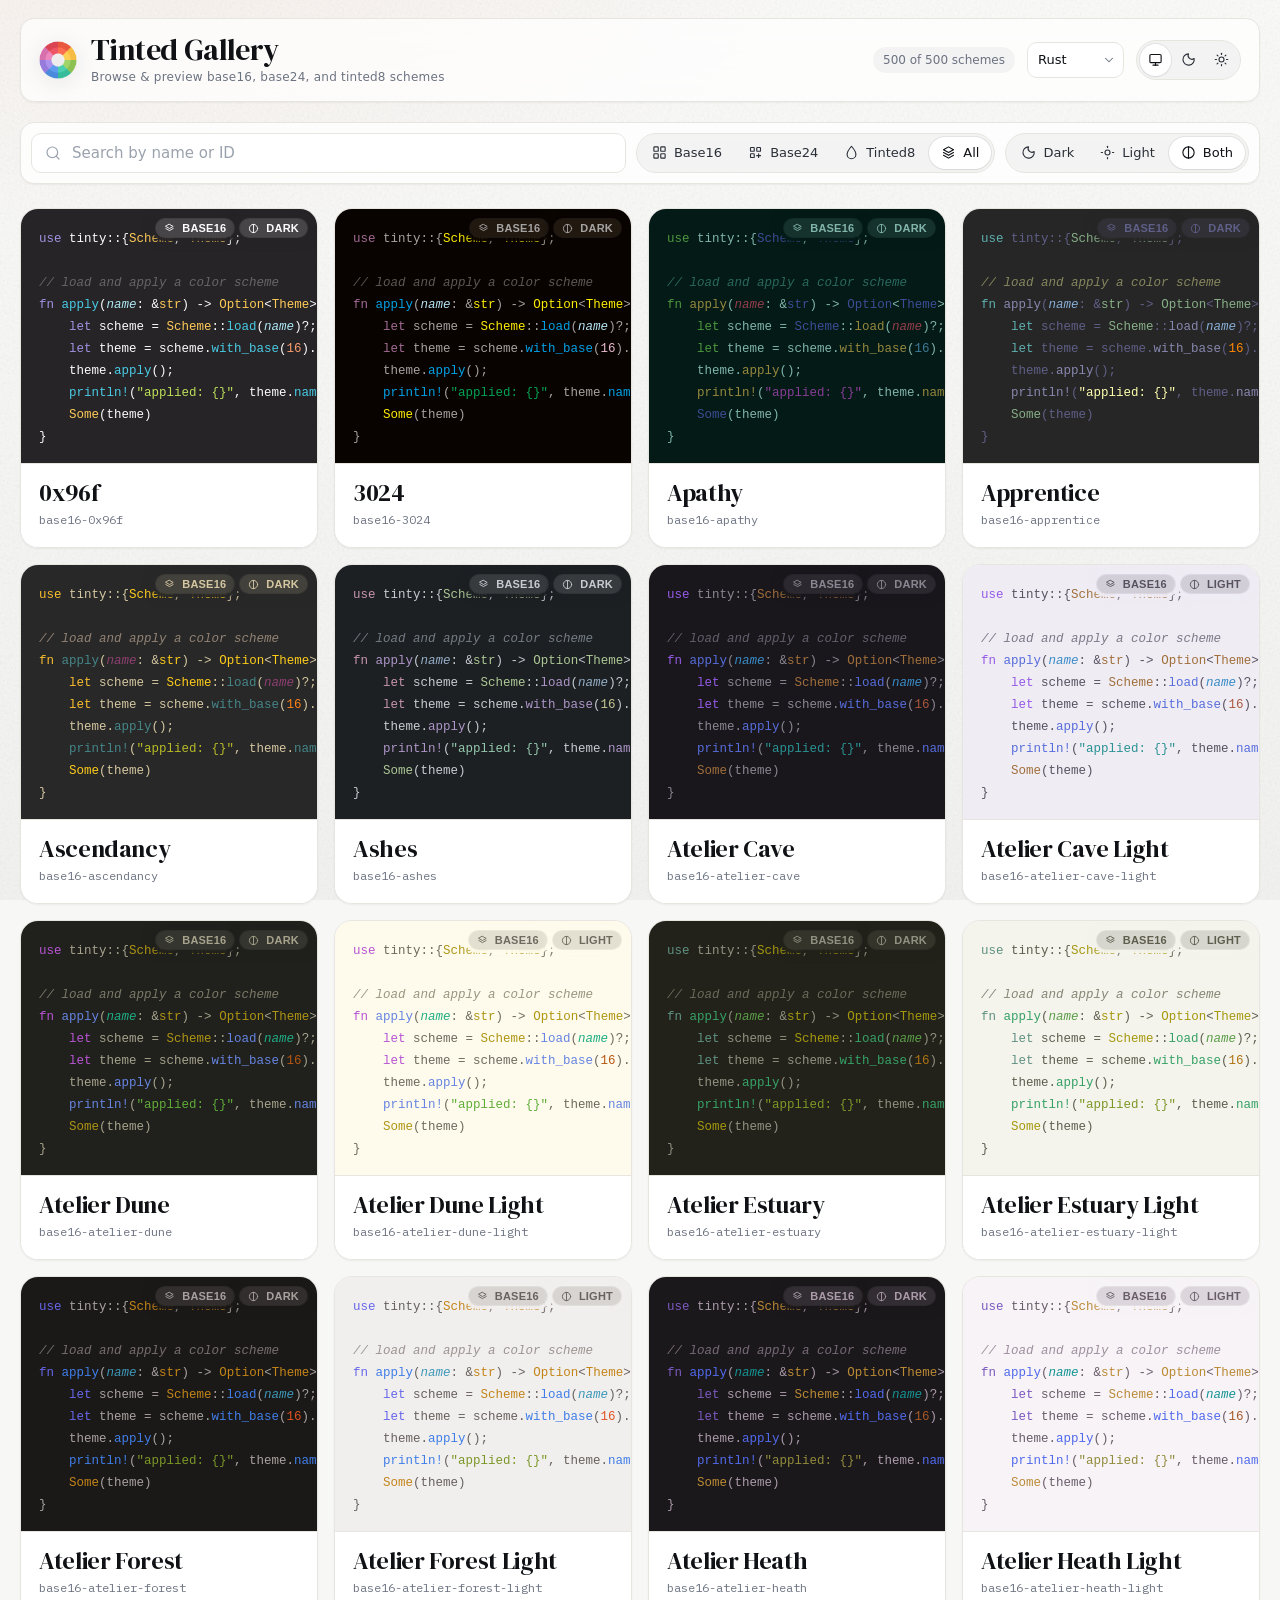
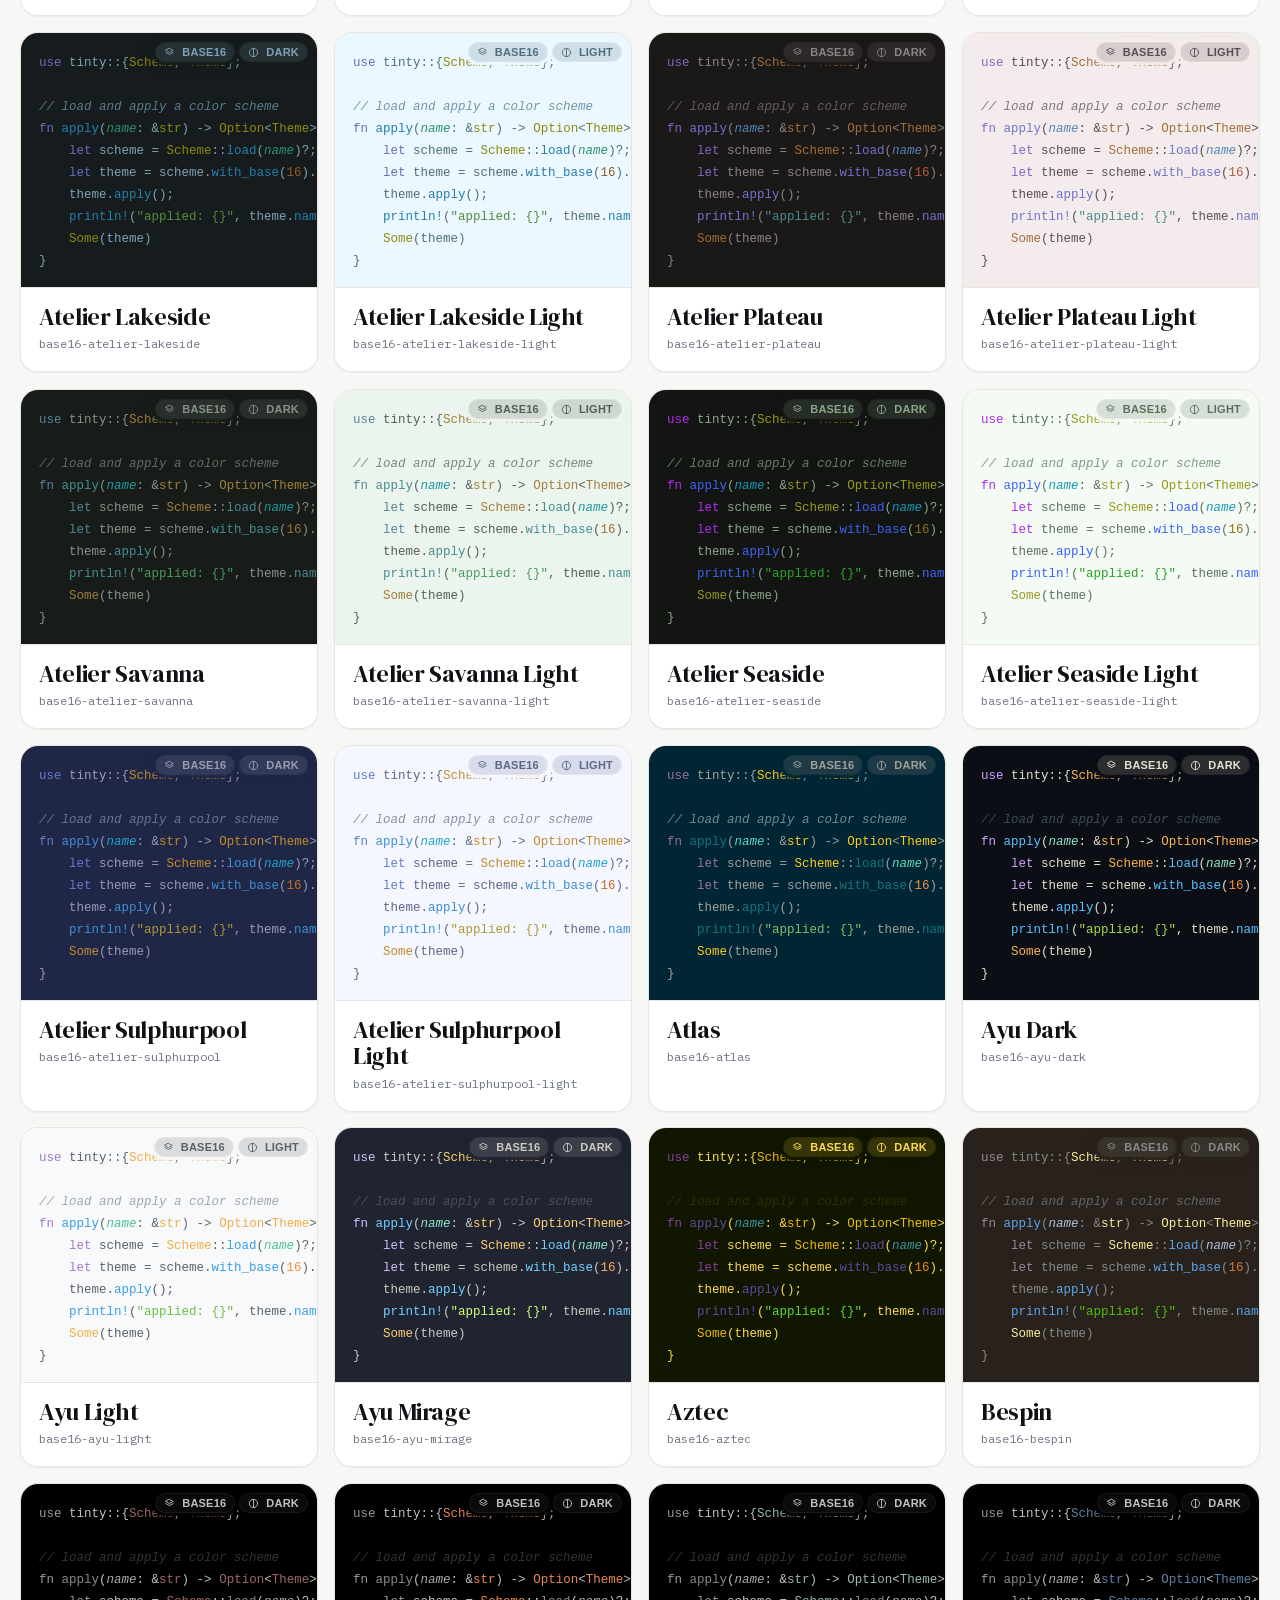
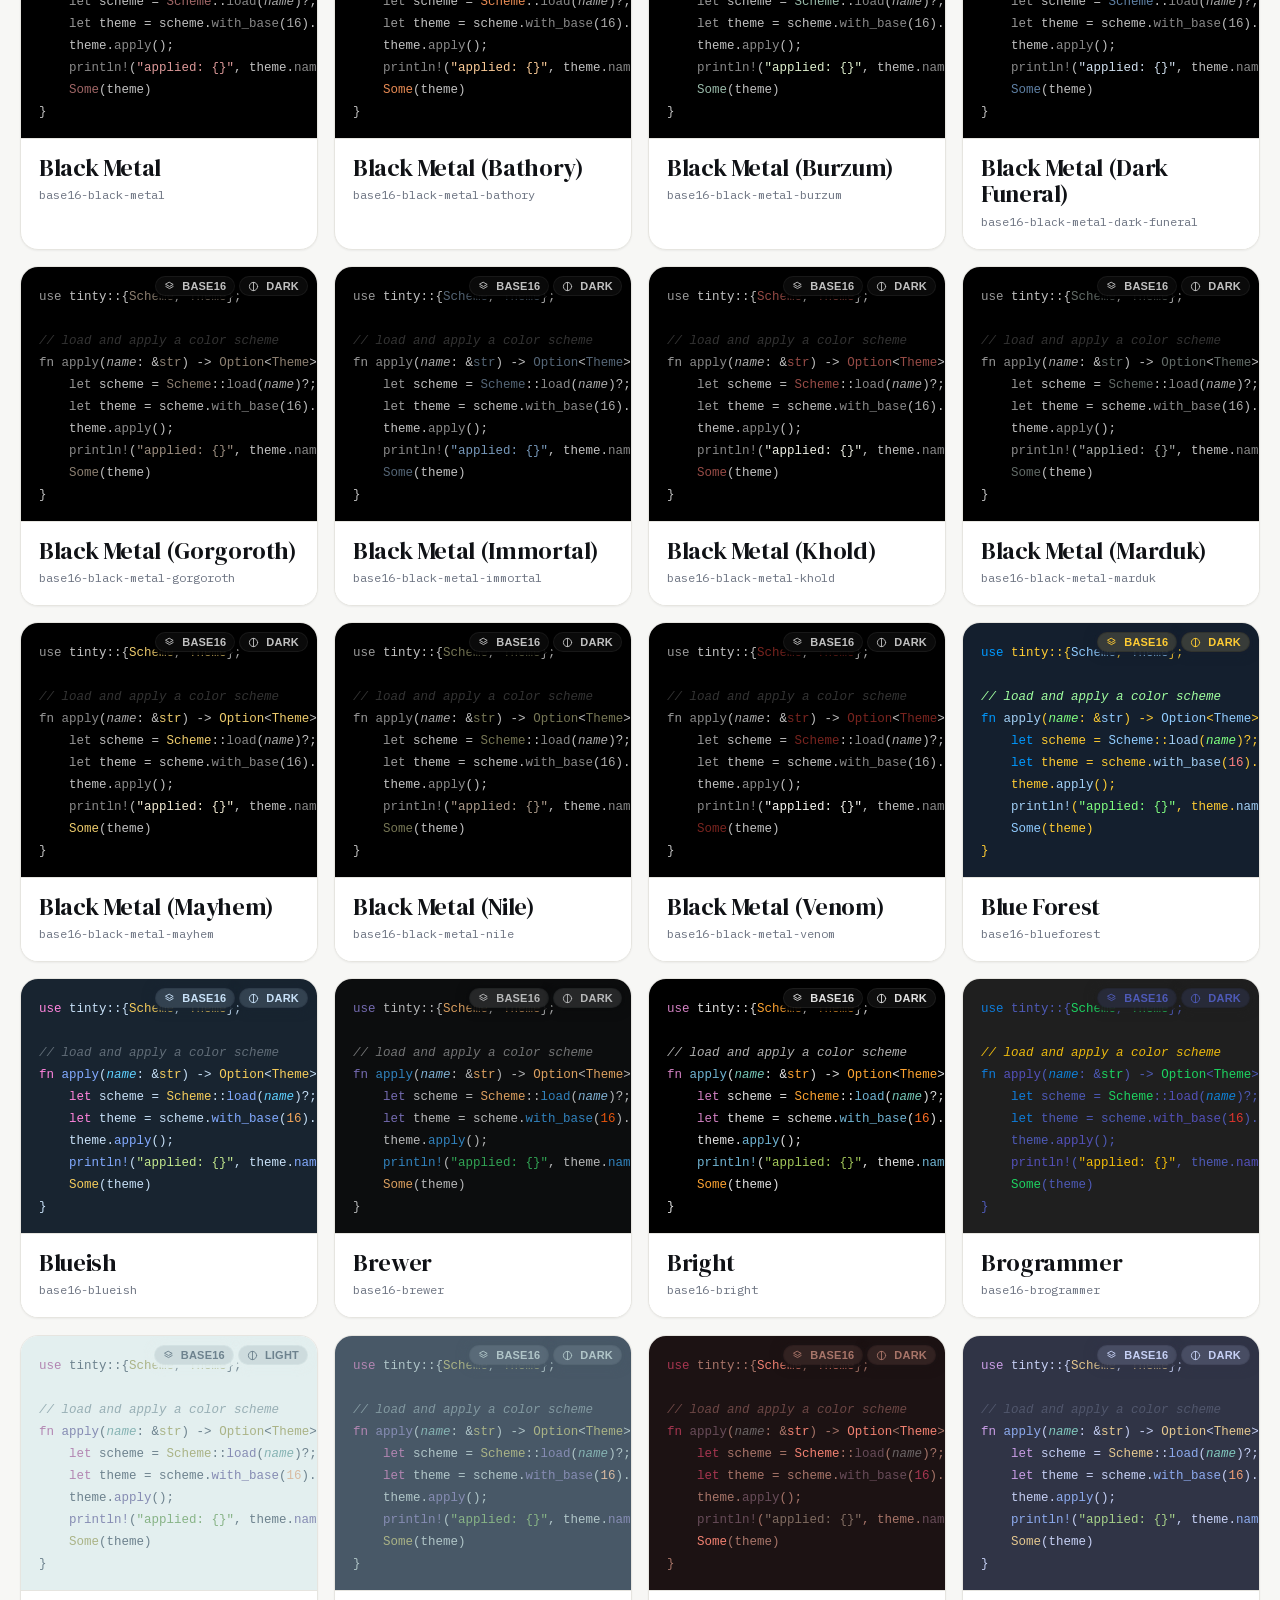
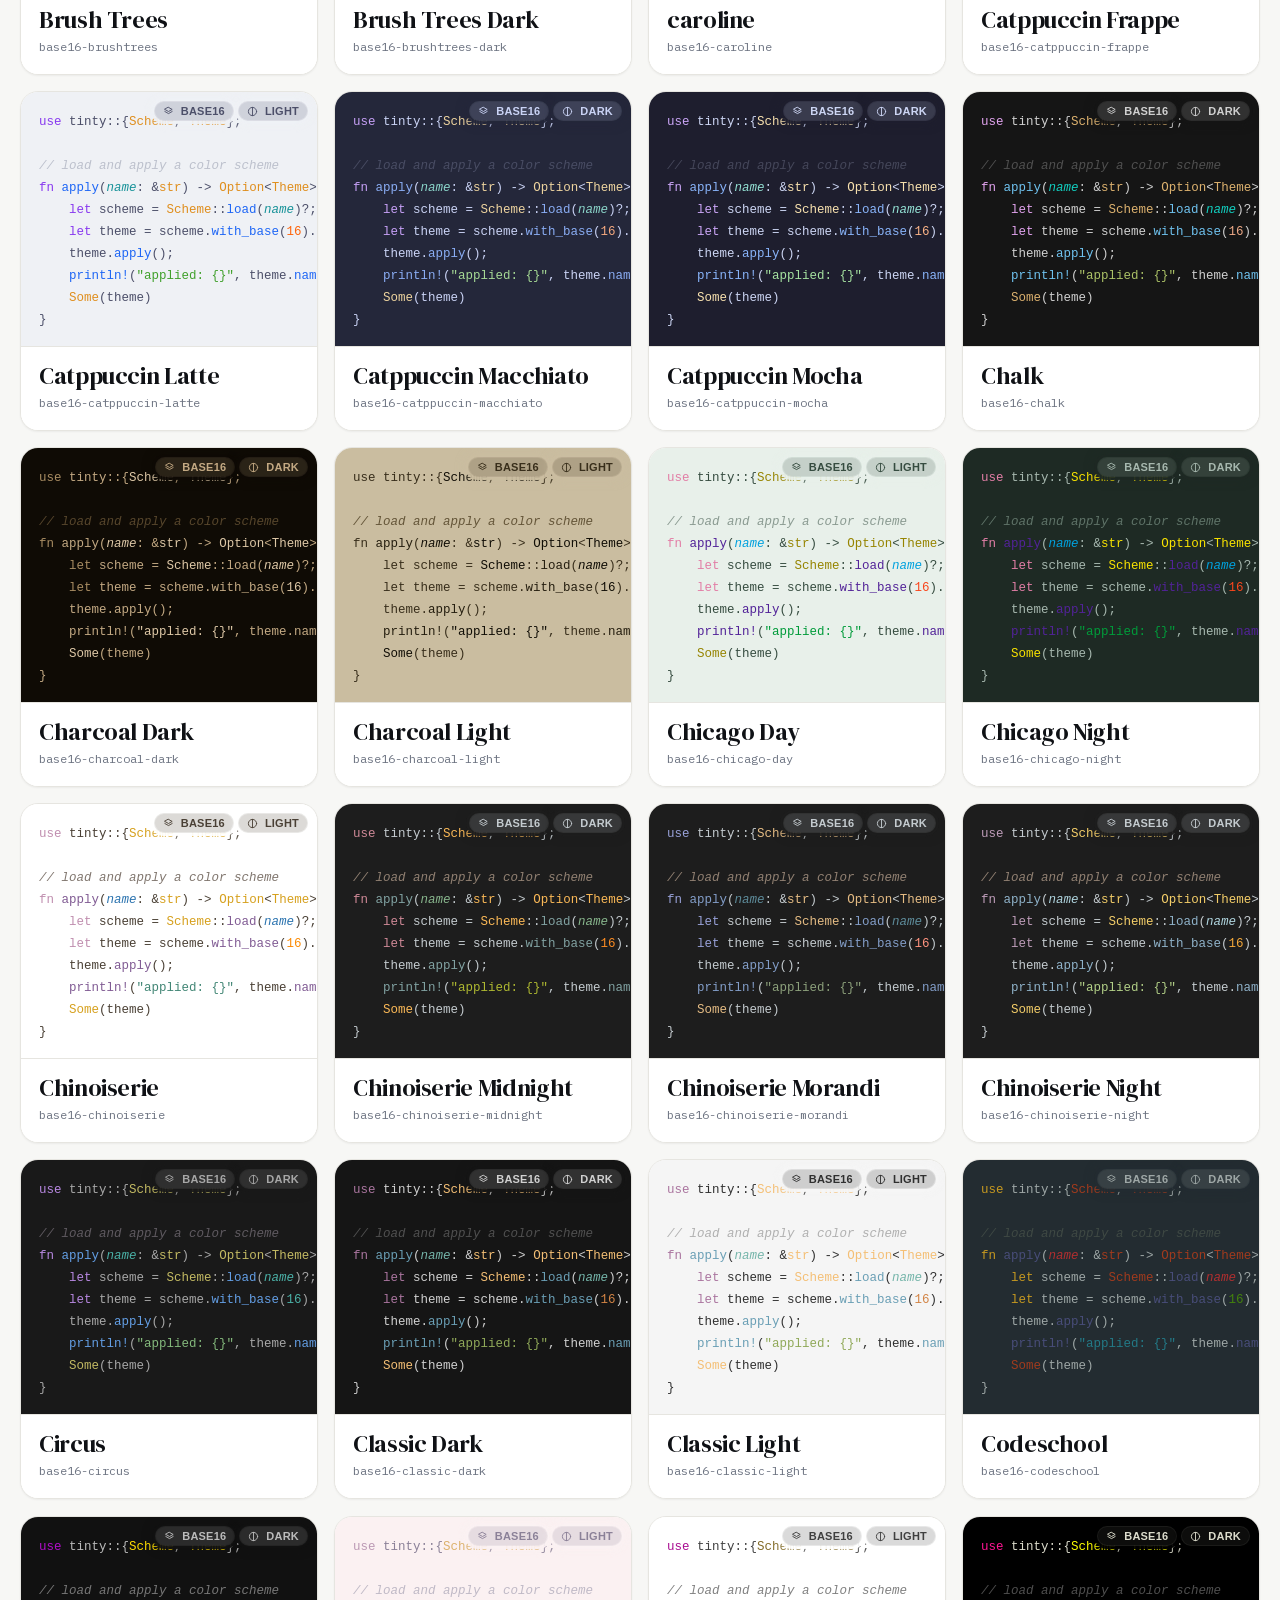
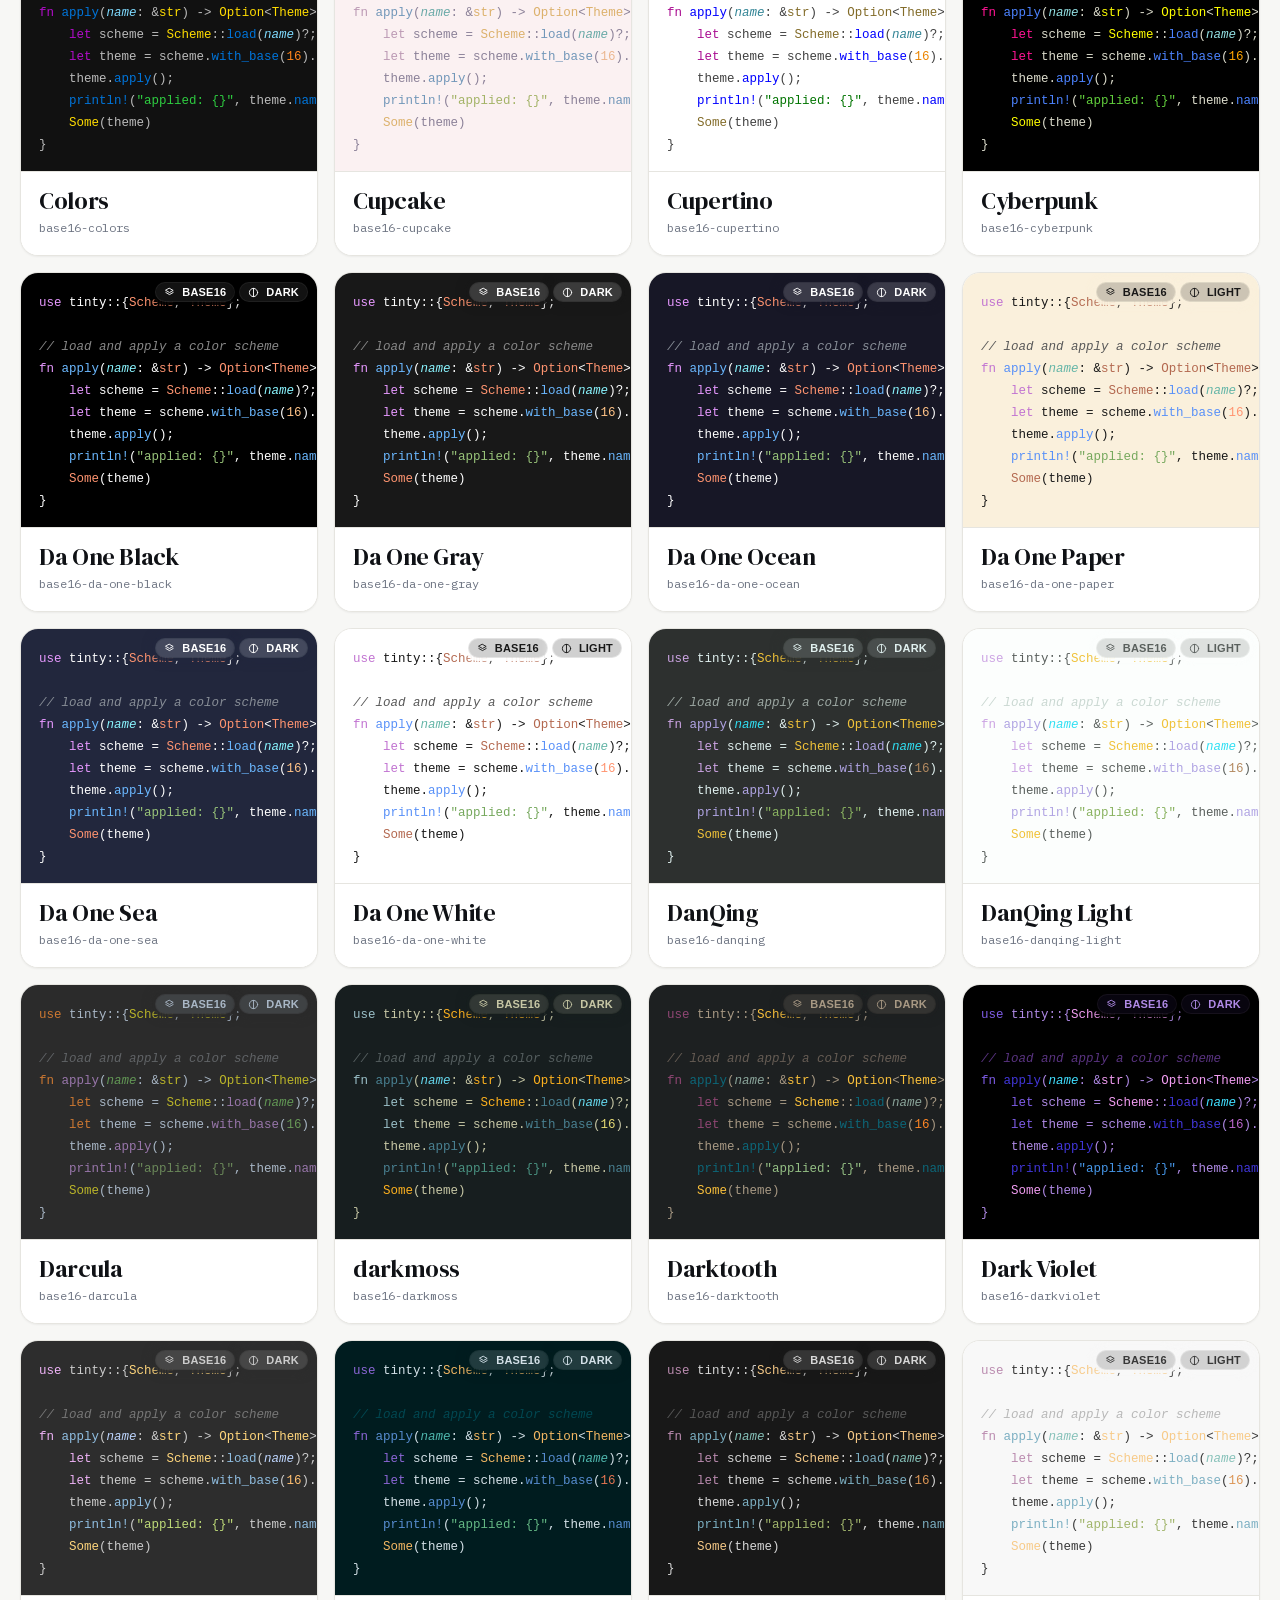
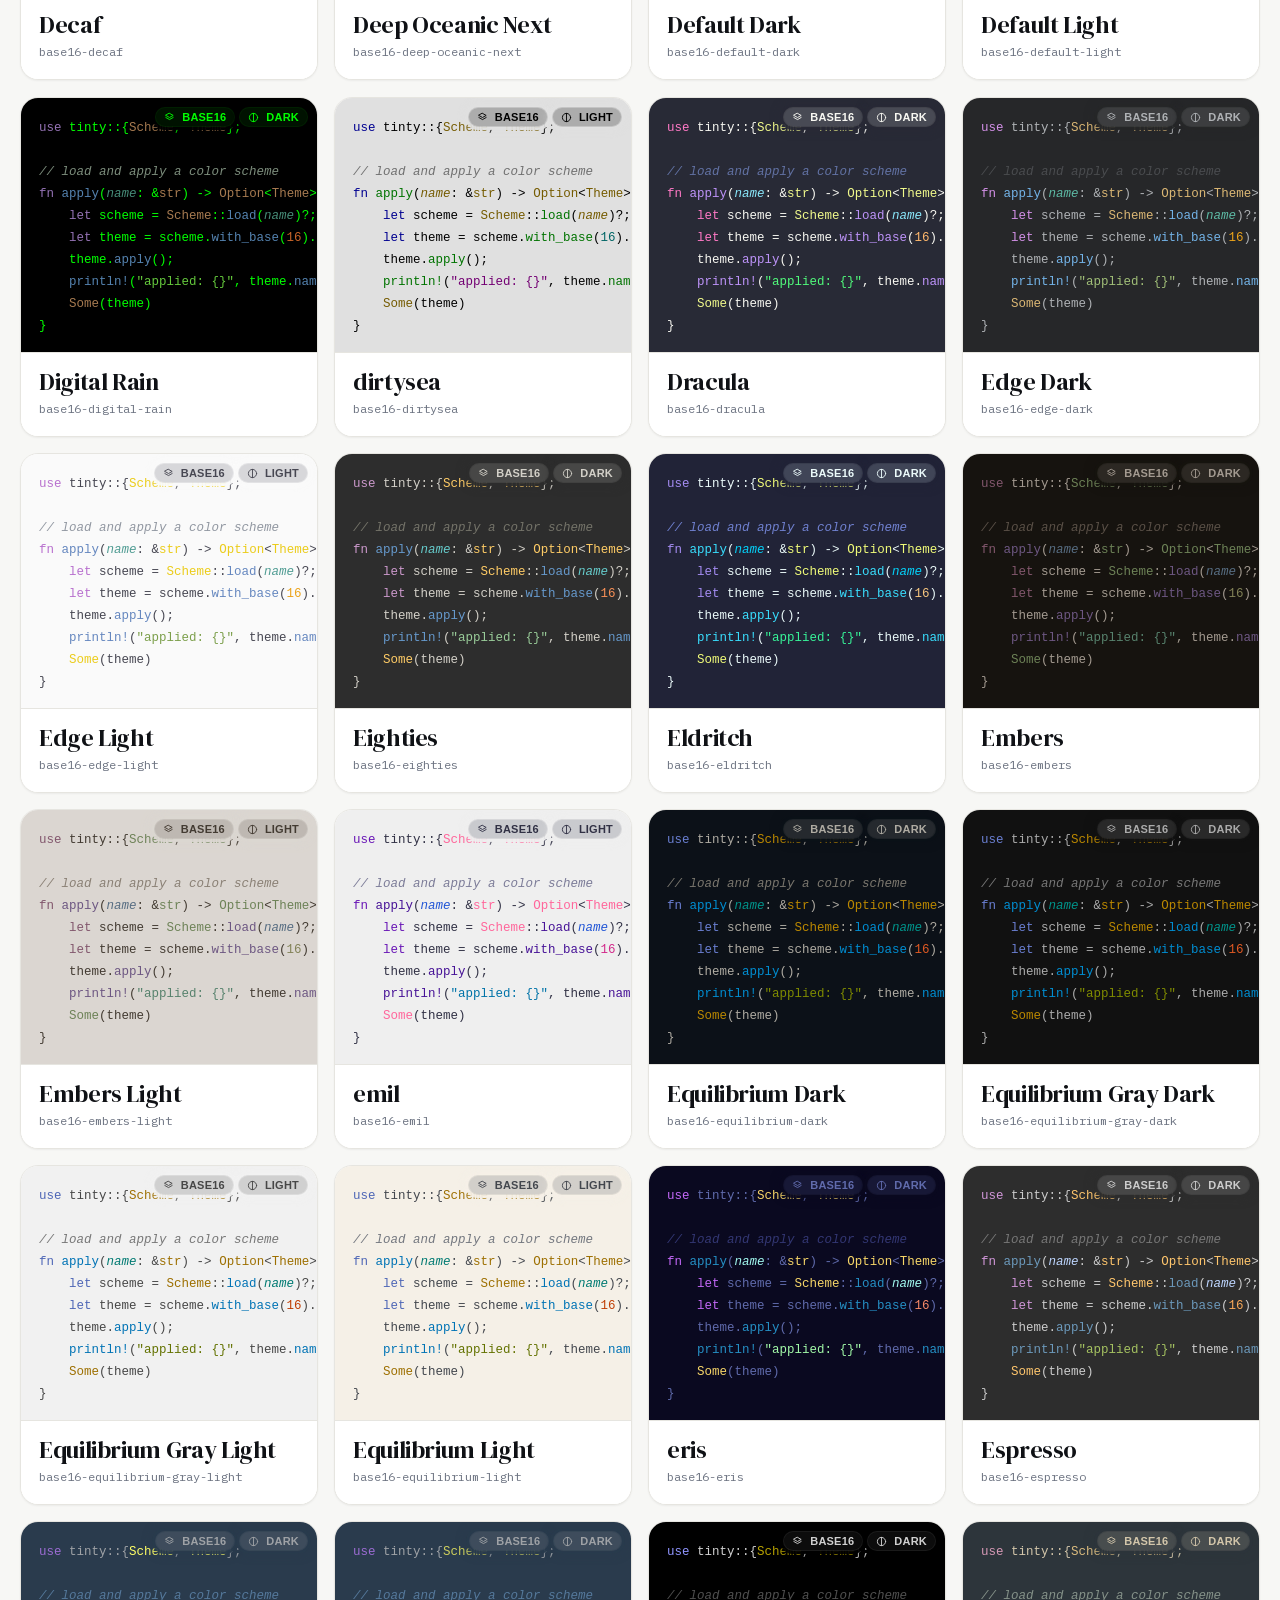
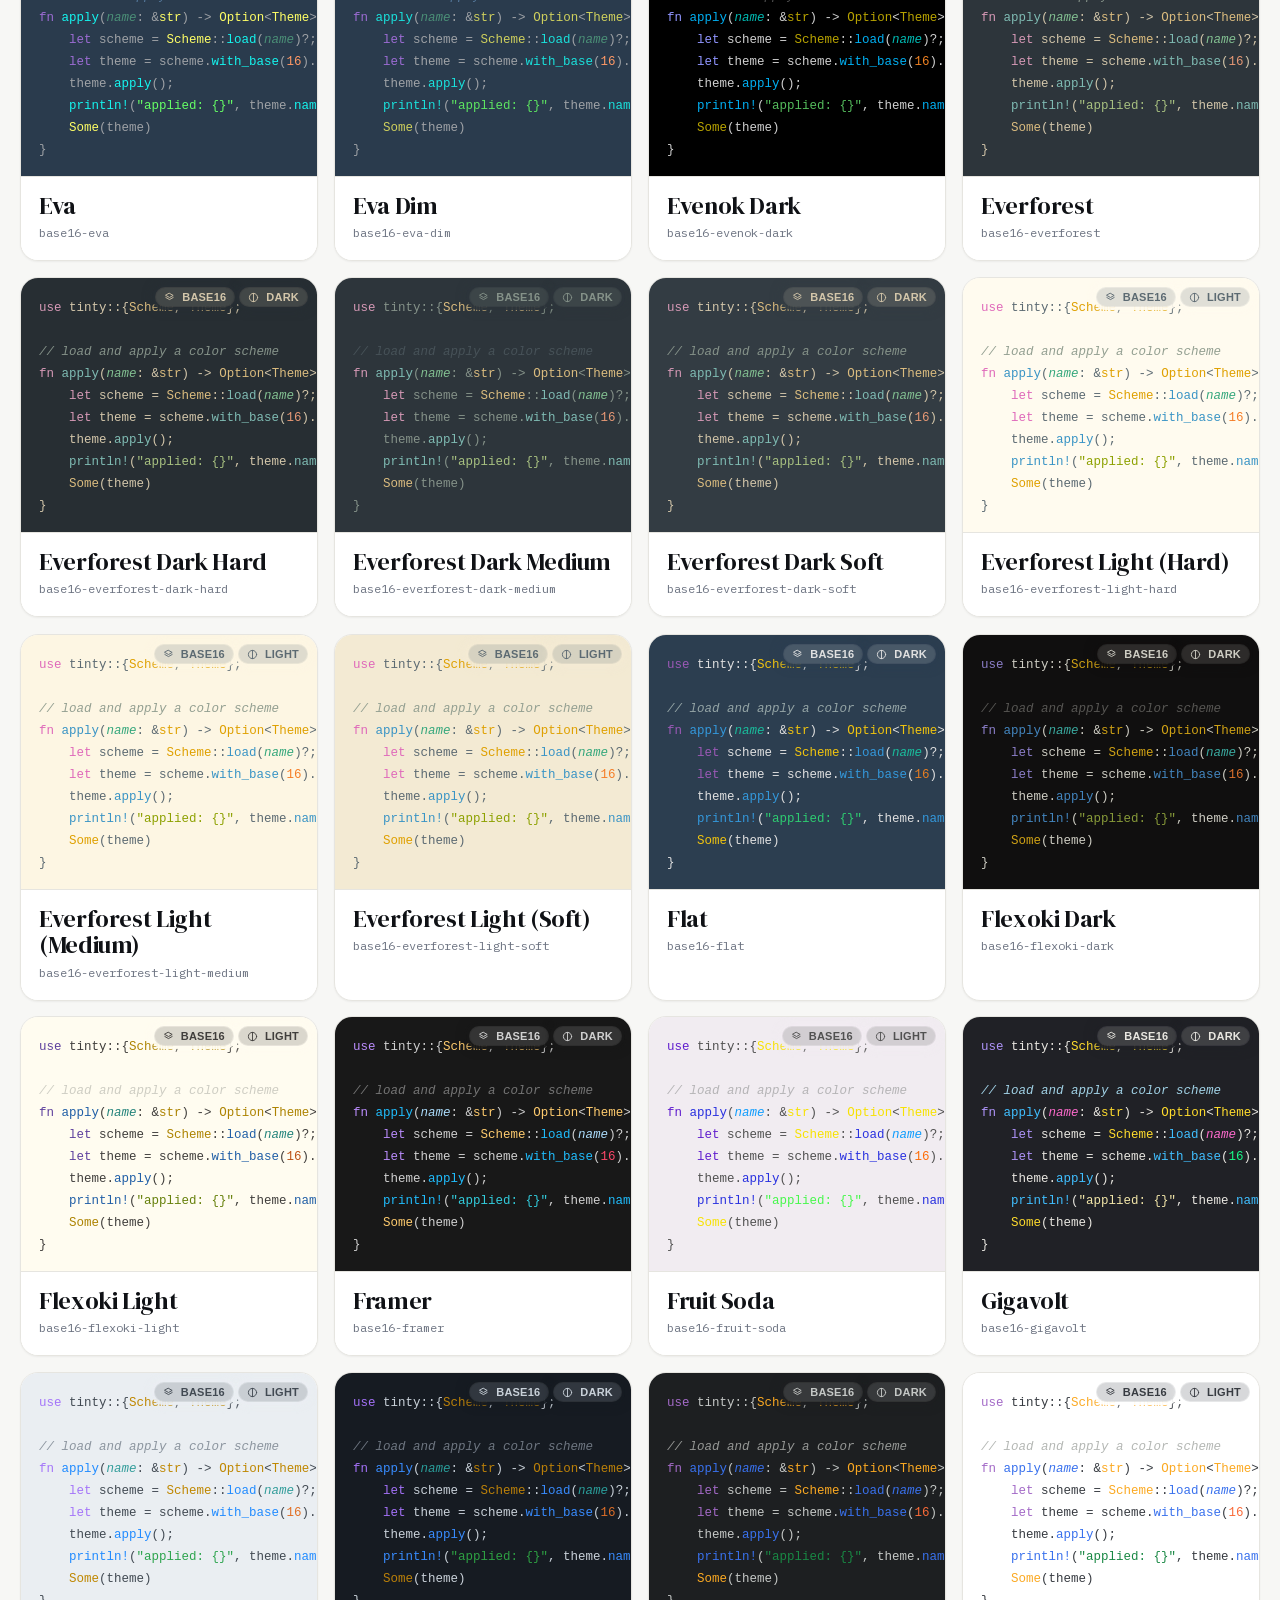
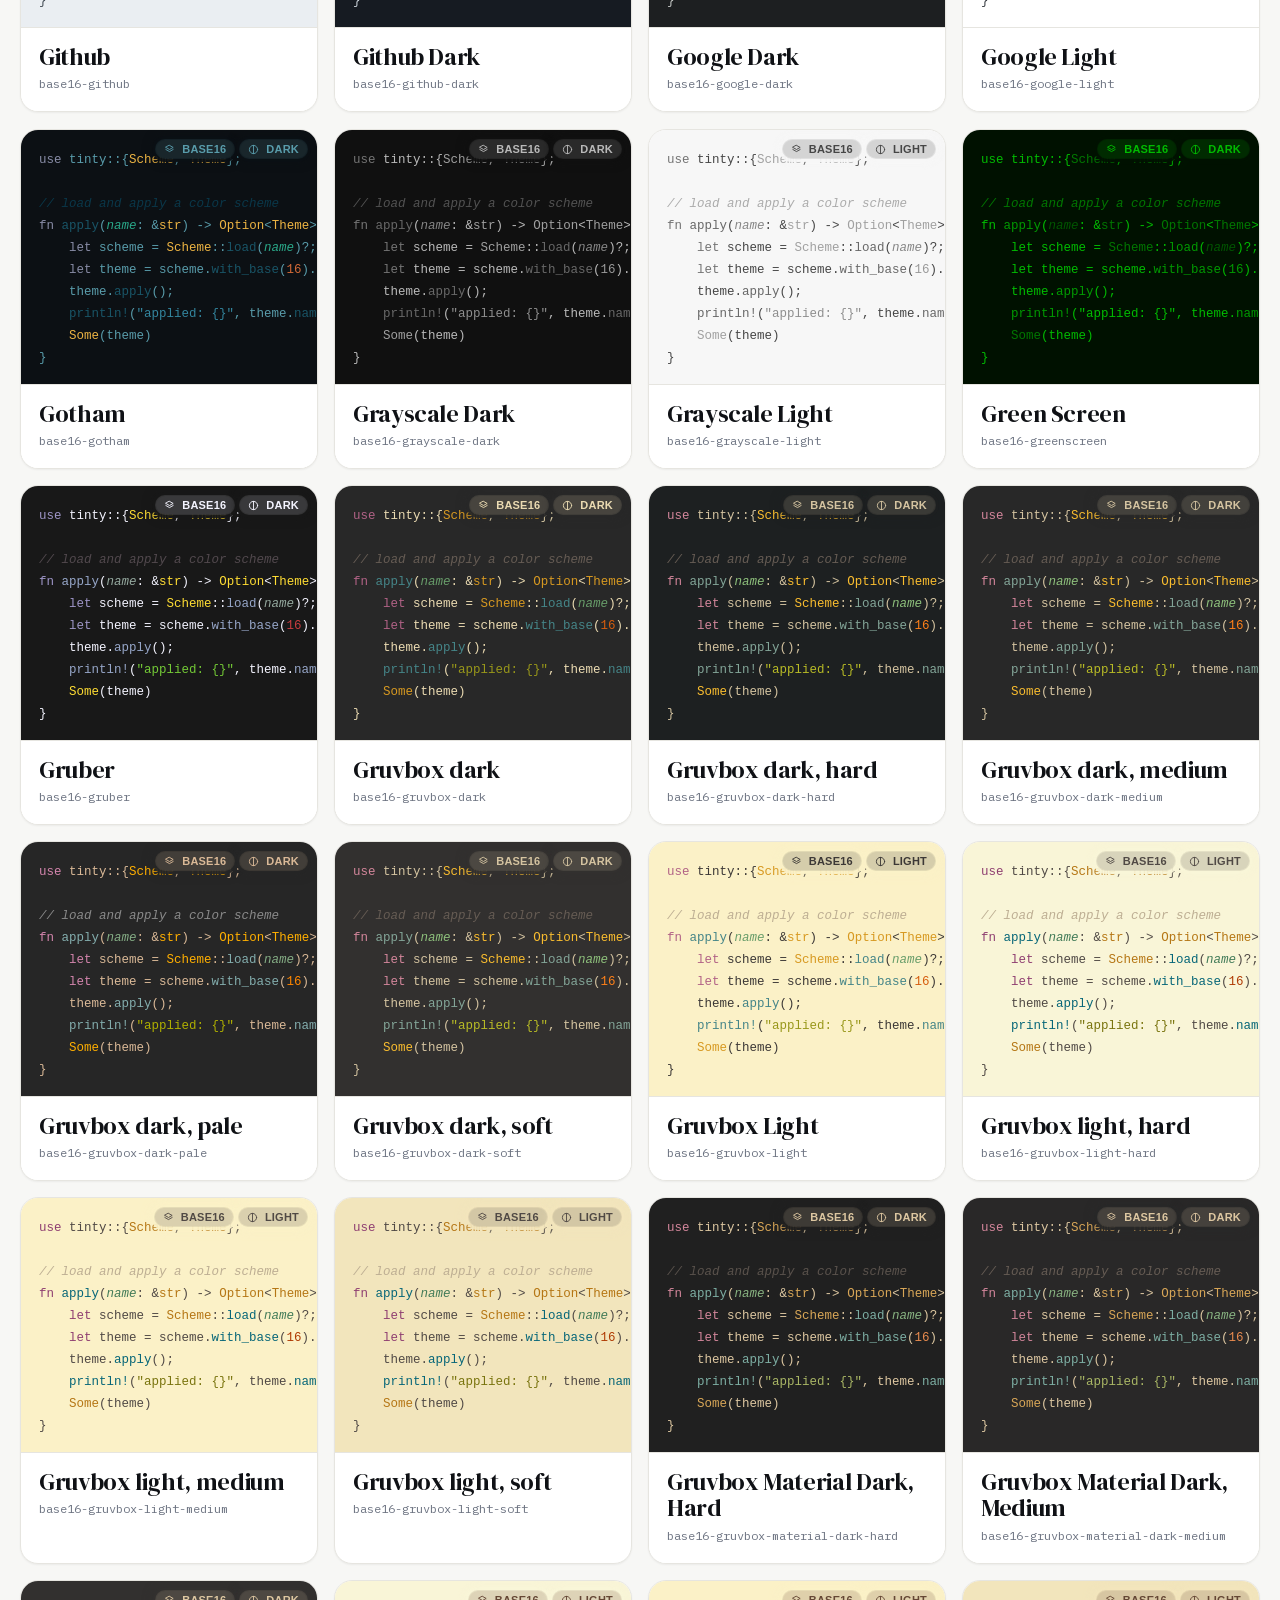
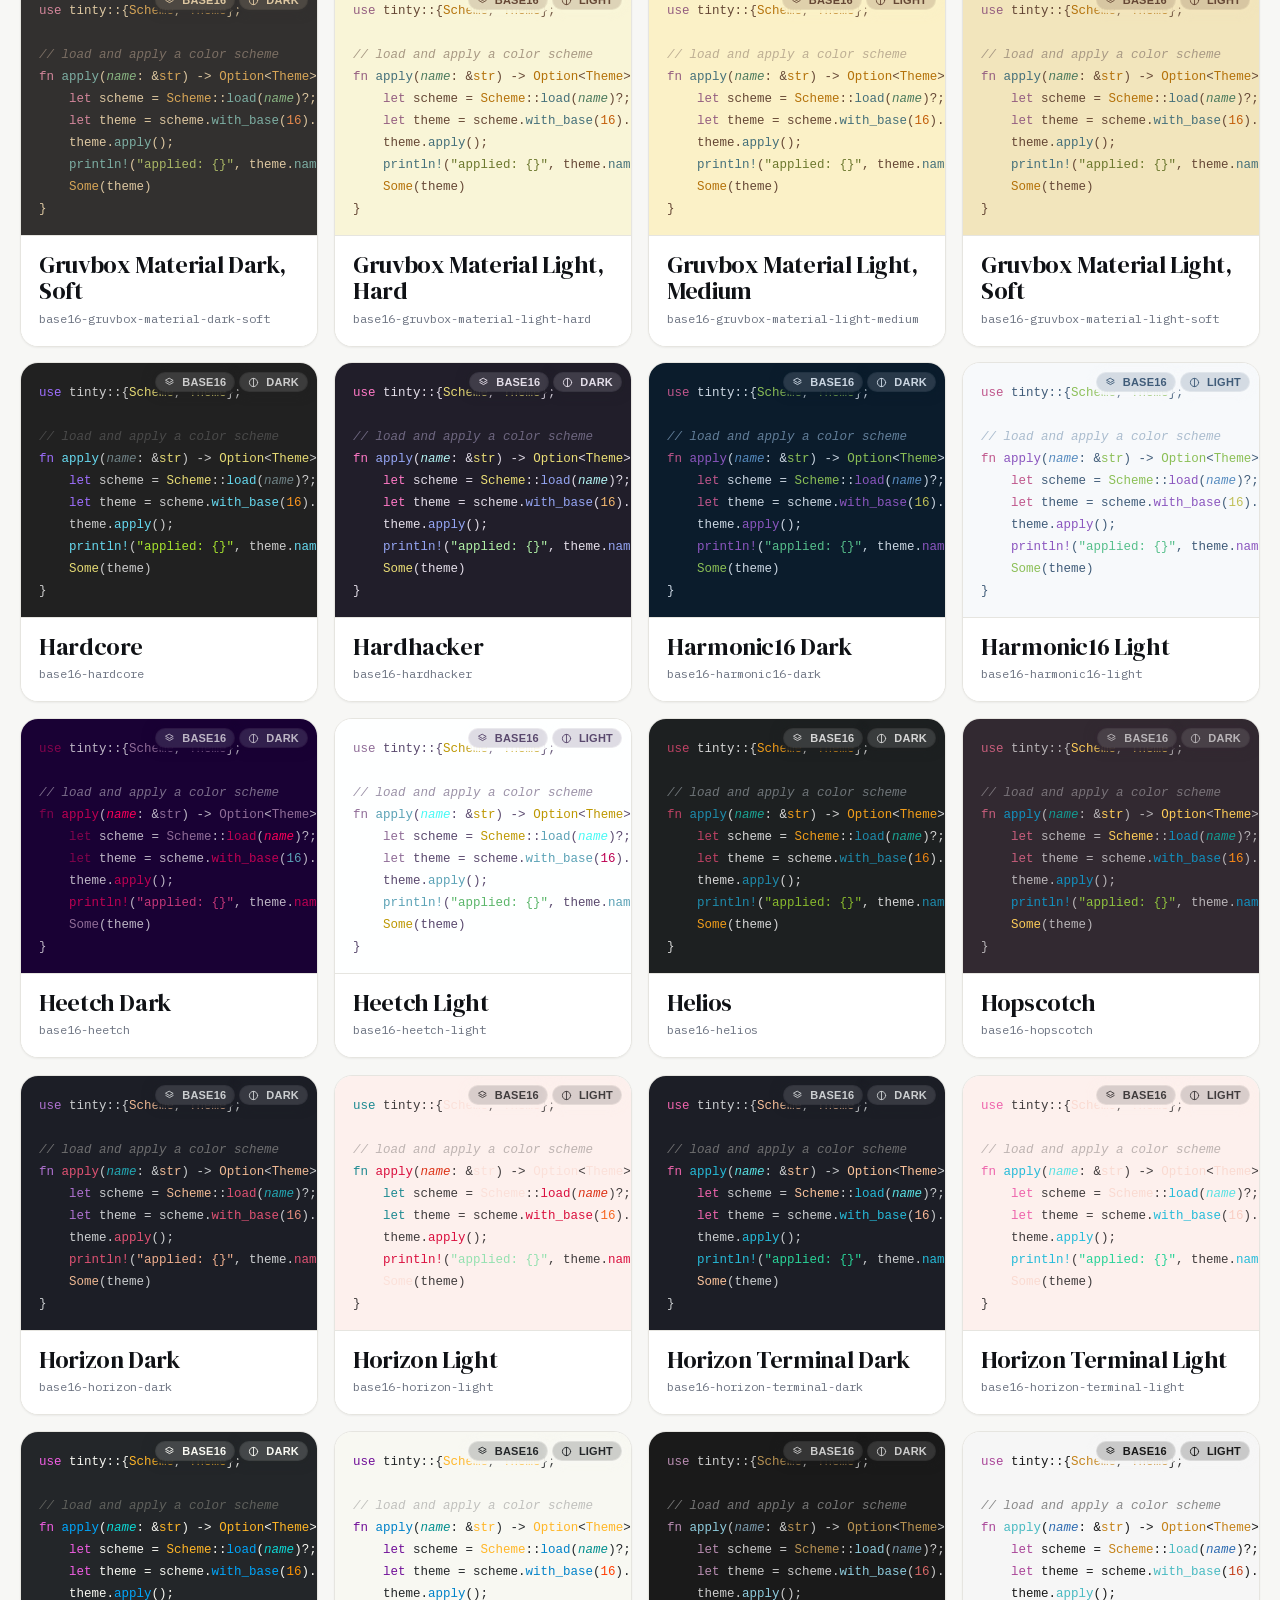
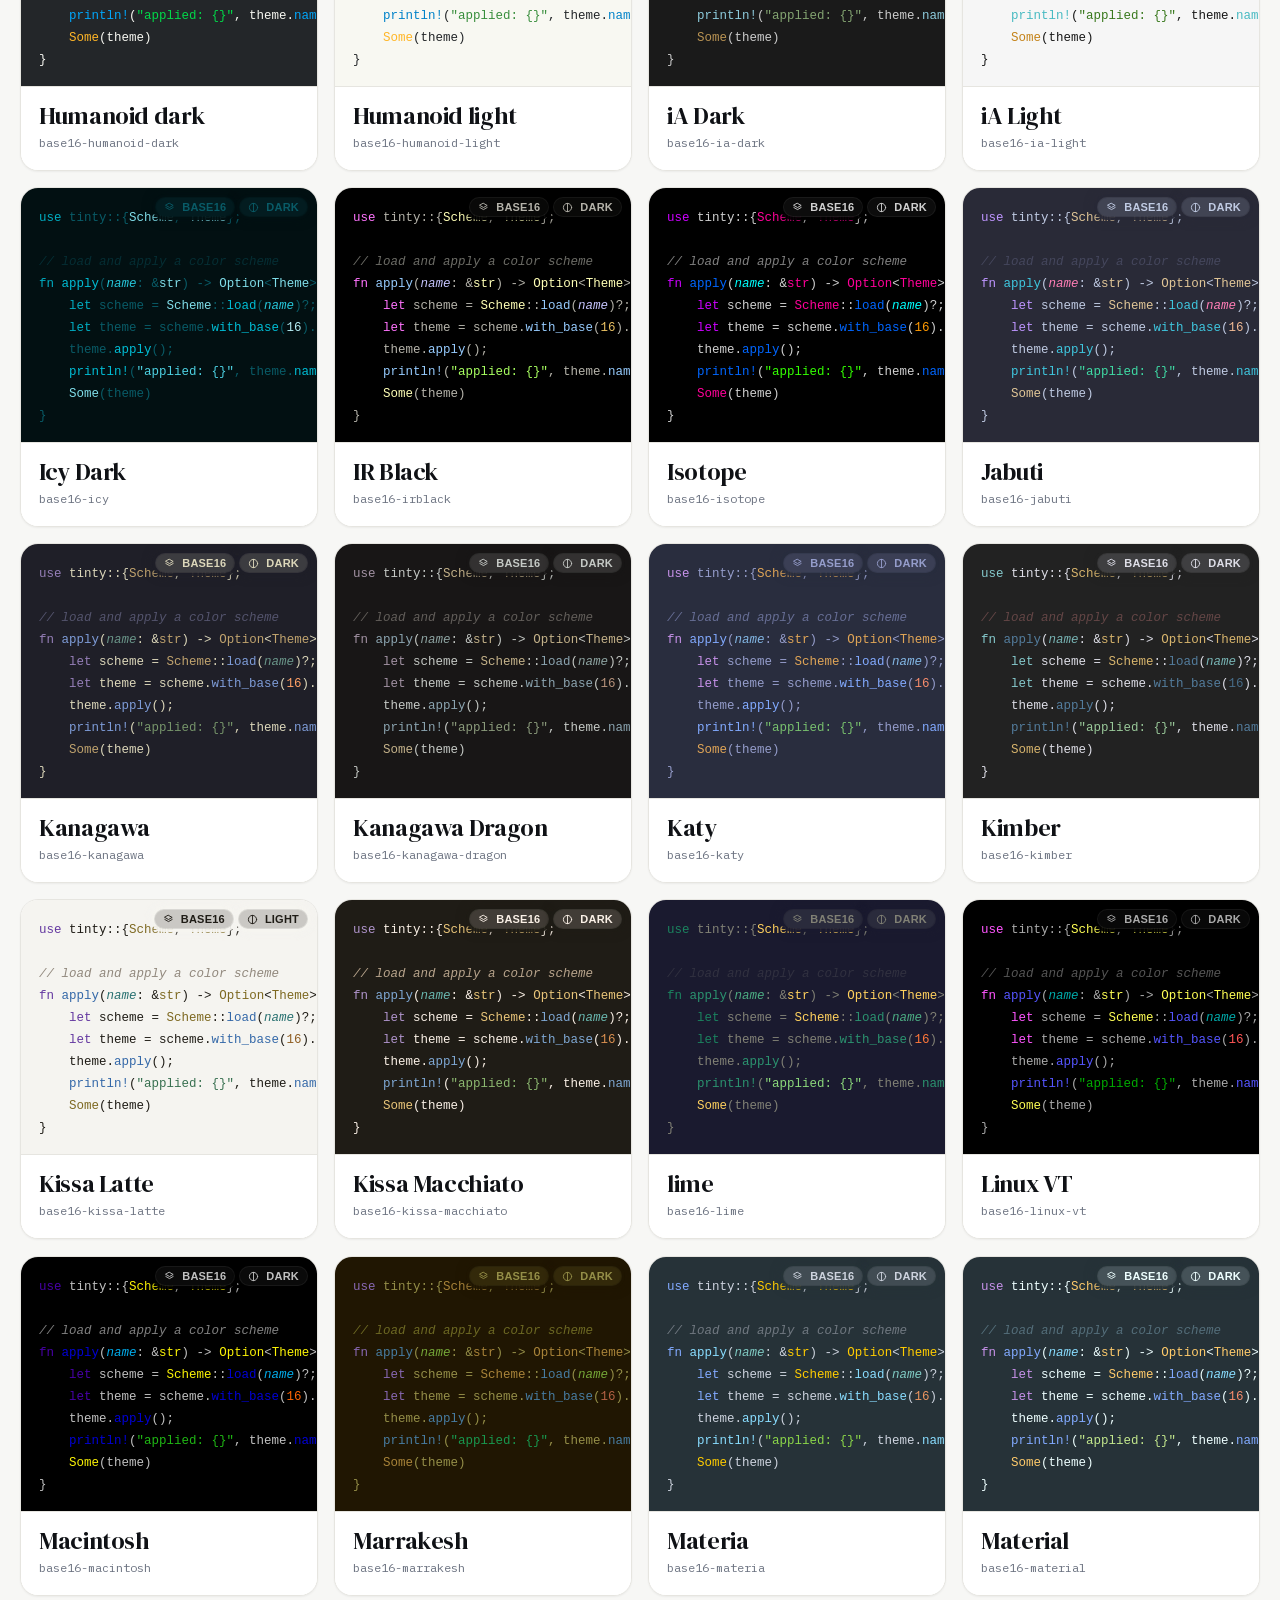
==== index.html @ 1b2bf66d "deploy: b791a8ac08793afdd0c95b6888fb35c294e235c3" ====
<!doctype html>
<html lang="en">
<head>
  <meta charset="utf-8">
  <meta name="viewport" content="width=device-width, initial-scale=1">
  <title>Tinted Gallery</title>
  <link rel="icon" type="image/png" sizes="32x32" href="assets/favicon.png">
  <link rel="stylesheet" href="assets/gallery.css">
</head>
<body>
  <div class="page-scene">
    <header class="topbar">
      <div class="brand">
        <img class="brand-logo" src="assets/tinted-theming-logo.png" alt="Tinted Theming">
        <div class="brand-text">
          <h1>Tinted Gallery</h1>
          <span class="brand-tagline">Browse &amp; preview base16, base24, and tinted8 schemes</span>
        </div>
      </div>
      <div class="topbar-actions">
        <output id="result-count" aria-live="polite"></output>
        <div class="language-select-wrapper">
          <select id="language-select" class="language-select" aria-label="Preview language">
            <option value="rust">Rust</option>
            <option value="kotlin">Kotlin</option>
            <option value="lisp">Lisp</option>
            <option value="elixir">Elixir</option>
            <option value="haskell">Haskell</option>
            <option value="diff">Diff</option>
            <option value="terminal">Terminal</option>
            <option value="palette">Palette</option>
          </select>
          <svg class="icon" viewBox="0 0 24 24" aria-hidden="true"><path d="m6 9 6 6 6-6"/></svg>
        </div>
        <div class="theme-switcher" aria-label="Page theme">
          <button type="button" class="chip active" data-page-theme="system" aria-label="System theme">
            <svg class="icon" viewBox="0 0 24 24" aria-hidden="true"><rect x="3" y="4" width="18" height="13" rx="2"></rect><path d="M8 21h8"></path><path d="M12 17v4"></path></svg>
          </button>
          <button type="button" class="chip" data-page-theme="dark" aria-label="Dark theme">
            <svg class="icon" viewBox="0 0 24 24" aria-hidden="true"><path d="M12 3a6 6 0 0 0 9 7.4A9 9 0 1 1 12 3Z"></path></svg>
          </button>
          <button type="button" class="chip" data-page-theme="light" aria-label="Light theme">
            <svg class="icon" viewBox="0 0 24 24" aria-hidden="true"><circle cx="12" cy="12" r="4"></circle><path d="M12 2v2"></path><path d="M12 20v2"></path><path d="m4.93 4.93 1.41 1.41"></path><path d="m17.66 17.66 1.41 1.41"></path><path d="M2 12h2"></path><path d="M20 12h2"></path><path d="m6.34 17.66-1.41 1.41"></path><path d="m19.07 4.93-1.41 1.41"></path></svg>
          </button>
        </div>
      </div>
    </header>

    <main>
      <section class="controls" aria-label="Gallery controls">
        <label class="search">
          <span><svg class="icon" viewBox="0 0 24 24" aria-hidden="true"><circle cx="11" cy="11" r="8"></circle><path d="m21 21-4.35-4.35"></path></svg> Search</span>
          <input id="search" type="search" autocomplete="off" placeholder="Search by name or ID">
        </label>
        <div class="filter-group" aria-label="Scheme system">
          <button type="button" class="chip" data-filter="system" data-value="base16">
            <svg class="icon" viewBox="0 0 24 24" aria-hidden="true"><rect x="3" y="3" width="7" height="7" rx="1"></rect><rect x="14" y="3" width="7" height="7" rx="1"></rect><rect x="3" y="14" width="7" height="7" rx="1"></rect><rect x="14" y="14" width="7" height="7" rx="1"></rect></svg>
            Base16
          </button>
          <button type="button" class="chip" data-filter="system" data-value="base24">
            <svg class="icon" viewBox="0 0 24 24" aria-hidden="true"><rect x="4" y="4" width="6" height="6" rx="1"></rect><rect x="14" y="4" width="6" height="6" rx="1"></rect><rect x="4" y="14" width="6" height="6" rx="1"></rect><path d="M14 17h6"></path><path d="M17 14v6"></path></svg>
            Base24
          </button>
          <button type="button" class="chip" data-filter="system" data-value="tinted8">
            <svg class="icon" viewBox="0 0 24 24" aria-hidden="true"><path d="M12 22a7 7 0 0 0 7-7c0-5-7-13-7-13S5 10 5 15a7 7 0 0 0 7 7Z"></path></svg>
            Tinted8
          </button>
          <button type="button" class="chip active" data-filter="system" data-value="all">
            <svg class="icon" viewBox="0 0 24 24" aria-hidden="true"><path d="m12 3 8 4.5-8 4.5-8-4.5Z"></path><path d="m4 12 8 4.5 8-4.5"></path><path d="m4 16.5 8 4.5 8-4.5"></path></svg>
            All
          </button>
        </div>
        <div class="filter-group" aria-label="Appearance">
          <button type="button" class="chip" data-filter="appearance" data-value="dark">
            <svg class="icon" viewBox="0 0 24 24" aria-hidden="true"><path d="M12 3a6 6 0 0 0 9 7.4A9 9 0 1 1 12 3Z"></path></svg>
            Dark
          </button>
          <button type="button" class="chip" data-filter="appearance" data-value="light">
            <svg class="icon" viewBox="0 0 24 24" aria-hidden="true"><circle cx="12" cy="12" r="4"></circle><path d="M12 2v2"></path><path d="M12 20v2"></path><path d="M2 12h2"></path><path d="M20 12h2"></path></svg>
            Light
          </button>
          <button type="button" class="chip active" data-filter="appearance" data-value="all">
            <svg class="icon" viewBox="0 0 24 24" aria-hidden="true"><circle cx="12" cy="12" r="9"></circle><path d="M12 3v18"></path></svg>
            Both
          </button>
        </div>
      </section>

      <section id="gallery" class="gallery" aria-label="Scheme previews"></section>
      <p id="empty" class="empty" hidden>No matching schemes.</p>
    </main>
  </div>

  <div id="sheet-backdrop" class="sheet-backdrop" hidden></div>
  <aside id="detail-sheet" class="detail-sheet" aria-hidden="true" aria-labelledby="sheet-title">
    <button type="button" id="sheet-close" class="icon-button" aria-label="Close details">
      <svg class="icon" viewBox="0 0 24 24" aria-hidden="true"><path d="M18 6 6 18"></path><path d="m6 6 12 12"></path></svg>
    </button>
    <div class="sheet-layout">
      <div class="sheet-main">
        <div class="sheet-main-header">
          <div class="sheet-title-block">
            <h2 id="sheet-title"></h2>
            <div class="sheet-title-meta">
              <span id="sheet-system" class="meta-pill">
                <svg class="icon" viewBox="0 0 24 24" aria-hidden="true"><path d="m12 3 8 4.5-8 4.5-8-4.5Z"></path><path d="m4 12 8 4.5 8-4.5"></path></svg>
                <span></span>
              </span>
              <span id="sheet-appearance" class="meta-pill">
                <svg class="icon" viewBox="0 0 24 24" aria-hidden="true"><circle cx="12" cy="12" r="9"></circle><path d="M12 3v18"></path></svg>
                <span></span>
              </span>
            </div>
          </div>
        </div>
        <div class="sheet-code-area">
          <pre class="code-preview sheet-code-preview"><code id="sheet-code"></code></pre>
        </div>
        <div class="sheet-lang-row">
          <div class="preview-toolbar" aria-label="Preview language">
            <button type="button" class="chip active" data-preview-language="rust">Rust</button>
            <button type="button" class="chip" data-preview-language="kotlin">Kotlin</button>
            <button type="button" class="chip" data-preview-language="lisp">Lisp</button>
            <button type="button" class="chip" data-preview-language="elixir">Elixir</button>
            <button type="button" class="chip" data-preview-language="haskell">Haskell</button>
            <button type="button" class="chip" data-preview-language="diff">Diff</button>
            <button type="button" class="chip" data-preview-language="terminal">Terminal</button>
          </div>
        </div>
      </div>
      <div class="sheet-glass-panel">
        <section aria-label="Properties">
          <div class="section-label">
            <svg class="icon" viewBox="0 0 24 24" aria-hidden="true"><path d="M4 7h16"></path><path d="M4 12h16"></path><path d="M4 17h16"></path><path d="M8 7v10"></path></svg>
            Properties
          </div>
          <div id="sheet-metadata" class="metadata"></div>
        </section>
        <section aria-label="Colors">
          <div id="variables-label" class="section-label">
            <svg class="icon" viewBox="0 0 24 24" aria-hidden="true"><circle cx="13.5" cy="6.5" r="2.5"></circle><circle cx="17.5" cy="13.5" r="2.5"></circle><circle cx="8.5" cy="14.5" r="2.5"></circle><path d="M11.3 8.3 9.7 12.3"></path><path d="m15.5 8.7 1.1 2.4"></path></svg>
            Palette
          </div>
          <div id="variables-toggle" class="variables-toggle" role="tablist" hidden>
            <button type="button" class="chip active" role="tab" data-variables-view="palette">Palette</button>
            <button type="button" class="chip" role="tab" data-variables-view="ui">UI</button>
            <button type="button" class="chip" role="tab" data-variables-view="syntax">Syntax</button>
          </div>
          <div id="sheet-palette" class="palette"></div>
          <div id="sheet-ui" class="variable-list" hidden></div>
          <div id="sheet-syntax" class="variable-list" hidden></div>
        </section>
      </div>
      <div class="sheet-main-footer">
        <div class="command-row">
          <svg class="icon" viewBox="0 0 24 24" aria-hidden="true"><rect x="3" y="4" width="18" height="16" rx="2"></rect><path d="m8 9 3 3-3 3"></path><path d="M13 15h3"></path></svg>
          <code id="sheet-command"></code>
          <button type="button" id="copy-command" class="icon-button" aria-label="Copy apply command">
            <svg class="icon" viewBox="0 0 24 24" aria-hidden="true"><rect x="8" y="8" width="11" height="11" rx="2"></rect><path d="M5 15H4a2 2 0 0 1-2-2V5a2 2 0 0 1 2-2h8a2 2 0 0 1 2 2v1"></path></svg>
          </button>
        </div>
      </div>
    </div>
  </aside>

  <template id="card-template">
    <article class="card">
      <button type="button" class="preview-button">
        <div class="card-header">
          <span class="scheme-system meta-pill">
            <svg class="icon" viewBox="0 0 24 24" aria-hidden="true"><path d="m12 3 8 4.5-8 4.5-8-4.5Z"></path><path d="m4 12 8 4.5 8-4.5"></path></svg>
            <span></span>
          </span>
          <span class="scheme-appearance meta-pill">
            <svg class="icon" viewBox="0 0 24 24" aria-hidden="true"><circle cx="12" cy="12" r="9"></circle><path d="M12 3v18"></path></svg>
            <span></span>
          </span>
        </div>
        <pre class="code-preview"><code><span class="keyword">use</span> tinty::{Scheme, Theme};

<span class="comment">// load and apply a color scheme</span>
<span class="keyword">fn</span> <span class="function">apply</span>(name: &amp;str) -&gt; Option&lt;Theme&gt; {
    <span class="keyword">let</span> scheme = Scheme::<span class="function">load</span>(name)?;
    <span class="keyword">let</span> theme = scheme.<span class="function">with_base</span>(<span class="number">16</span>).<span class="function">build</span>();
    theme.<span class="function">apply</span>();
    <span class="function">println!</span>(<span class="string">"applied: {}"</span>, theme.<span class="function">name</span>());
    <span class="keyword">Some</span>(theme)
}</code></pre>
        <div class="card-title">
          <h2></h2>
          <p></p>
        </div>
      </button>
    </article>
  </template>

  <div id="toast" class="toast" role="status" aria-live="polite" hidden></div>

  <template id="snippet-rust"><span class="keyword">use</span> tinty::{<span class="type">Scheme</span>, <span class="type">Theme</span>};

<span class="comment">// load and apply a color scheme</span>
<span class="keyword">fn</span> <span class="function">apply</span>(<span class="parameter">name</span>: &amp;<span class="type">str</span>) -&gt; <span class="type">Option</span>&lt;<span class="type">Theme</span>&gt; {
    <span class="keyword">let</span> scheme = <span class="type">Scheme</span>::<span class="function">load</span>(<span class="parameter">name</span>)?;
    <span class="keyword">let</span> theme = scheme.<span class="function">with_base</span>(<span class="number">16</span>).<span class="function">build</span>();
    theme.<span class="function">apply</span>();
    <span class="builtin">println!</span>(<span class="string">"applied: {}"</span>, theme.<span class="function">name</span>());
    <span class="type">Some</span>(theme)
}</template>
<template id="snippet-kotlin"><span class="keyword">import</span> tinty.<span class="type">Scheme</span>

<span class="comment">// load and apply a color scheme</span>
<span class="keyword">fun</span> <span class="function">apply</span>(<span class="parameter">name</span>: <span class="type">String</span>) = <span class="builtin">runCatching</span> {
    <span class="keyword">val</span> theme = <span class="type">Scheme</span>.<span class="function">load</span>(<span class="parameter">name</span>)
        .<span class="function">withBase</span>(<span class="number">16</span>)
        .<span class="function">build</span>()
    theme.<span class="function">apply</span>()
    <span class="builtin">println</span>(<span class="string">"applied: ${theme.name}"</span>)
}</template>
<template id="snippet-lisp"><span class="comment">;; load and apply a color scheme</span>
(<span class="keyword">defpackage</span> <span class="string">:tinty</span> (:use :cl))

(<span class="keyword">defun</span> <span class="function">apply-scheme</span> (<span class="parameter">name</span>)
  (<span class="keyword">let*</span> ((scheme (<span class="function">scheme:load</span> <span class="parameter">name</span>))
         (theme (<span class="function">scheme:build</span> scheme :base <span class="number">16</span>)))
    (<span class="function">theme:apply</span> theme)
    (<span class="builtin">format</span> t <span class="string">"applied: ~a~%"</span>
      (<span class="function">theme:name</span> theme))))</template>
<template id="snippet-elixir"><span class="keyword">defmodule</span> <span class="type">Tinty</span> <span class="keyword">do</span>
  <span class="comment"># load and apply a color scheme</span>
  <span class="keyword">def</span> <span class="function">apply</span>(<span class="parameter">name</span>) <span class="keyword">do</span>
    {<span class="string">:ok</span>, theme} =
      <span class="parameter">name</span>
      |&gt; <span class="type">Scheme</span>.<span class="function">load</span>()
      |&gt; <span class="type">Theme</span>.<span class="function">build</span>(base: <span class="number">16</span>)
    <span class="type">IO</span>.<span class="builtin">puts</span>(<span class="string">"applied: #{theme.name}"</span>)
    theme
  <span class="keyword">end</span>
<span class="keyword">end</span></template>
<template id="snippet-haskell"><span class="keyword">import</span> <span class="type">Tinty</span> (<span class="type">Scheme</span>, <span class="type">Theme</span>)

<span class="comment">-- load and apply a color scheme</span>
<span class="function">apply</span> :: <span class="type">String</span> -&gt; <span class="type">IO</span> ()
<span class="function">apply</span> <span class="parameter">name</span> = <span class="keyword">do</span>
  scheme &lt;- <span class="function">loadScheme</span> <span class="parameter">name</span>
  <span class="keyword">let</span> theme = <span class="function">buildWith</span> scheme <span class="number">16</span>
  <span class="function">applyTheme</span> theme
  <span class="builtin">putStrLn</span> (<span class="string">"applied: "</span> ++ <span class="function">themeName</span> theme)</template>
<template id="snippet-diff"><span class="comment">diff --git a/apply.rs b/apply.rs</span>
<span class="diff-del">--- a/apply.rs</span><span class="diff-add">+++ b/apply.rs</span><span class="function">@@ -3,7 +3,9 @@ use tinty;</span>

<span class="diff-del">-fn apply(name: &amp;str) {
-    let colors = 8;</span><span class="diff-add">+fn apply(name: &amp;str) -&gt; Theme {
+    let colors = 16;
+    println!("applying: {name}");</span>     scheme.apply(colors);
 }</template>
<template id="snippet-terminal"><span class="ansi-bright-green">user@host</span> <span class="ansi-bright-blue">~/dev/scheme</span>  <span class="ansi-bright-magenta">main</span><span class="ansi-bright-white">$</span> ls <span class="ansi-cyan">-F</span>
Cargo.toml  README.md  <span class="ansi-bright-cyan">current@</span>  <span class="ansi-blue">drafts/</span>  <span class="ansi-blue">scripts/</span>  <span class="ansi-blue">src/</span>

<span class="ansi-bright-green">user@host</span> <span class="ansi-bright-blue">~/dev/scheme</span>  <span class="ansi-bright-magenta">main</span><span class="ansi-bright-white">$</span> tree <span class="ansi-cyan">-L</span> <span class="ansi-bright-yellow">2</span> <span class="ansi-blue">src/</span>
<span class="ansi-blue">src/</span>
<span class="ansi-bright-black">├──</span> lib.rs
<span class="ansi-bright-black">├──</span> <span class="ansi-blue">scheme/</span>
<span class="ansi-bright-black">│   ├──</span> base16.rs
<span class="ansi-bright-black">│   └──</span> tinted8.rs
<span class="ansi-bright-black">└──</span> <span class="ansi-blue">templates/</span>
<span class="ansi-bright-black">    ├──</span> <span class="ansi-yellow">alacritty.tpl</span>
<span class="ansi-bright-black">    └──</span> <span class="ansi-yellow">kitty.tpl</span>

<span class="ansi-bright-green">user@host</span> <span class="ansi-bright-blue">~/dev/scheme</span>  <span class="ansi-bright-magenta">main</span><span class="ansi-bright-white">$</span> grep <span class="ansi-cyan">-rn</span> <span class="ansi-green">"TODO"</span> <span class="ansi-blue">src/</span>
<span class="ansi-magenta">src/scheme/tinted8.rs</span><span class="ansi-cyan">:</span><span class="ansi-green">42</span><span class="ansi-cyan">:</span> // <span class="ansi-bright-red">TODO</span>: validate non-standard variants</template>

  <script src="assets/gallery.js"></script>
</body>
</html>
---- assets/gallery.css ----
@font-face {
  font-family: 'DM Serif Display';
  font-style: normal;
  font-weight: 400;
  font-display: swap;
  src: url('fonts/dm-serif-display-400.woff2') format('woff2');
}

@font-face {
  font-family: 'DM Serif Display';
  font-style: italic;
  font-weight: 400;
  font-display: swap;
  src: url('fonts/dm-serif-display-400-italic.woff2') format('woff2');
}

@font-face {
  font-family: 'IBM Plex Mono';
  font-style: normal;
  font-weight: 400;
  font-display: swap;
  src: url('fonts/ibm-plex-mono-400.woff2') format('woff2');
}

@font-face {
  font-family: 'IBM Plex Mono';
  font-style: normal;
  font-weight: 500;
  font-display: swap;
  src: url('fonts/ibm-plex-mono-500.woff2') format('woff2');
}

:root {
  color-scheme: light dark;

  --bg: #f7f7f5;
  --bg-tint: #fdfcfa;
  --surface: #ffffff;
  --surface-2: #fafaf8;
  --ink-1: #0f1115;
  --ink-2: #2a2f38;
  --ink-3: #6b7280;
  --ink-4: #9aa2ad;
  --border: #e6e5e0;
  --border-strong: #d6d4cd;
  --accent: #c95c17;
  --accent-ink: #ffffff;
  --accent-soft: color-mix(in oklab, var(--accent) 12%, transparent);
  --accent-softer: color-mix(in oklab, var(--accent) 7%, transparent);
  --accent-ring: color-mix(in oklab, var(--accent) 28%, transparent);

  --ring: 0 0 0 1px color-mix(in oklab, var(--ink-1) 7%, transparent);
  --shadow-sm: 0 1px 2px rgb(18 20 27 / 5%);
  --shadow-md: 0 6px 18px -8px rgb(18 20 27 / 12%), 0 2px 6px -2px rgb(18 20 27 / 6%);
  --shadow-lg: 0 24px 60px -20px rgb(18 20 27 / 25%), 0 10px 24px -12px rgb(18 20 27 / 12%);

  --tooltip-bg: #0f1115;
  --tooltip-ink: #f5f5f4;
  --tooltip-border: #2a2f38;

  --paper-wash-start: rgb(255 255 255 / .45);
  --paper-wash-end: rgb(18 20 27 / .02);
  --grain-opacity: .12;
  --grain-tile: url("data:image/svg+xml,%3Csvg xmlns='http://www.w3.org/2000/svg' width='200' height='200'%3E%3Cfilter id='n'%3E%3CfeTurbulence type='fractalNoise' baseFrequency='0.40' numOctaves='4' stitchTiles='stitch'/%3E%3CfeColorMatrix type='saturate' values='0'/%3E%3C/filter%3E%3Crect width='200' height='200' filter='url(%23n)' opacity='0.09'/%3E%3C/svg%3E");

  --radius-xs: 6px;
  --radius-sm: 8px;
  --radius-md: 10px;
  --radius-lg: 14px;
  --radius-xl: 18px;
  --radius-full: 999px;

  --font-sans: "Inter", ui-sans-serif, system-ui, -apple-system, BlinkMacSystemFont, "Segoe UI", sans-serif;
  --font-display: "DM Serif Display", Georgia, "Times New Roman", serif;
  --font-mono: "IBM Plex Mono", "JetBrains Mono", ui-monospace, "SF Mono", Menlo, Consolas, monospace;
}

* {
  box-sizing: border-box;
}

html,
body {
  height: 100%;
}

body {
  margin: 0;
  isolation: isolate;
  background-color: var(--bg);
  background-image:
    radial-gradient(1100px 520px at 12% -10%, var(--accent-softer), transparent 62%),
    linear-gradient(180deg, var(--paper-wash-start), var(--paper-wash-end));
  background-size: auto, auto;
  background-position: 0 0, 0 0;
  background-attachment: fixed;
  color: var(--ink-1);
  font: 15px/1.55 var(--font-sans);
  font-feature-settings: "cv02", "cv03", "cv04", "cv11", "ss01";
  -webkit-font-smoothing: antialiased;
  -moz-osx-font-smoothing: grayscale;
}

body::before {
  content: '';
  position: fixed;
  inset: 0;
  z-index: -1;
  pointer-events: none;
  background-image: url("data:image/svg+xml,%3Csvg xmlns='http://www.w3.org/2000/svg' width='200' height='200'%3E%3Cfilter id='n'%3E%3CfeTurbulence type='fractalNoise' baseFrequency='0.40' numOctaves='4' stitchTiles='stitch'/%3E%3CfeColorMatrix type='saturate' values='0'/%3E%3C/filter%3E%3Crect width='200' height='200' filter='url(%23n)'/%3E%3C/svg%3E");
  background-repeat: repeat;
  background-size: 200px 200px;
  opacity: var(--grain-opacity);
}

.page-scene {
  transform-origin: center top;
  transform: translateY(0) scale(1);
  transition: transform 160ms cubic-bezier(.2, .8, .2, 1), opacity 130ms ease;
}

body.sheet-open .page-scene {
  transform: translateY(-8px) scale(.985);
  opacity: .92;
}

body.sheet-open {
  overflow: hidden;
}

.topbar,
main {
  width: min(1280px, calc(100% - 40px));
  margin: 0 auto;
}

.topbar {
  position: sticky;
  top: 0;
  z-index: 10;
  display: flex;
  align-items: center;
  justify-content: space-between;
  gap: 24px;
  margin-top: 18px;
  padding: 14px 18px;
  background: color-mix(in oklab, var(--surface) 72%, transparent);
  border: 1px solid var(--border);
  border-radius: var(--radius-lg);
  backdrop-filter: blur(14px) saturate(130%);
  -webkit-backdrop-filter: blur(14px) saturate(130%);
  box-shadow: var(--shadow-sm);
}

@supports not (backdrop-filter: blur(1px)) {
  .topbar {
    background: color-mix(in oklab, var(--surface) 94%, transparent);
  }
}

.brand {
  display: flex;
  align-items: center;
  gap: 14px;
  min-width: 0;
}

.brand-logo {
  width: 38px;
  height: 38px;
  object-fit: contain;
  flex: 0 0 auto;
  filter: drop-shadow(0 4px 10px rgb(18 20 27 / 10%));
}

.brand-text {
  display: flex;
  flex-direction: column;
  gap: 2px;
  min-width: 0;
}

.brand-tagline {
  color: var(--ink-3);
  font-size: 12px;
  font-weight: 500;
  letter-spacing: .02em;
}

.topbar-actions {
  display: flex;
  align-items: center;
  flex-wrap: wrap;
  justify-content: flex-end;
  gap: 12px;
}

#result-count {
  padding: 4px 10px;
  color: var(--ink-3);
  background: color-mix(in oklab, var(--ink-1) 4%, transparent);
  border-radius: var(--radius-full);
  font-size: 12px;
  font-variant-numeric: tabular-nums;
}

.icon {
  width: 15px;
  height: 15px;
  flex: 0 0 15px;
  stroke: currentColor;
  stroke-width: 1.8;
  stroke-linecap: round;
  stroke-linejoin: round;
  fill: none;
}

.chip,
.search span,
.meta-pill,
.icon-button,
.command-row,
.section-label {
  display: inline-flex;
  align-items: center;
  gap: 7px;
}

h1,
h2,
p {
  margin: 0;
}

h1 {
  font-family: var(--font-display);
  font-size: clamp(24px, 2.4vw, 30px);
  font-weight: 400;
  line-height: 1.1;
  letter-spacing: -.02em;
  color: var(--ink-1);
}

.controls {
  display: grid;
  grid-template-columns: minmax(260px, 1fr) auto auto;
  gap: 10px;
  align-items: center;
  margin: 20px 0 4px;
  padding: 10px;
  background: color-mix(in oklab, var(--surface) 80%, transparent);
  border: 1px solid var(--border);
  border-radius: var(--radius-lg);
  backdrop-filter: blur(10px);
  -webkit-backdrop-filter: blur(10px);
  box-shadow: var(--shadow-sm);
}

.search {
  position: relative;
  display: block;
}

.search > span {
  position: absolute;
  top: 50%;
  left: 14px;
  transform: translateY(-50%);
  color: var(--ink-4);
  font-size: 0;
  pointer-events: none;
}

.search > span .icon {
  width: 16px;
  height: 16px;
  flex-basis: 16px;
}

.search input {
  width: 100%;
  height: 40px;
  padding: 8px 12px 8px 40px;
  background: var(--surface);
  border: 1px solid var(--border);
  border-radius: var(--radius-md);
  color: inherit;
  font: inherit;
  transition: border-color 120ms ease, box-shadow 120ms ease;
}

.search input::placeholder {
  color: var(--ink-4);
}

.search input:hover {
  border-color: var(--border-strong);
}

.search input:focus {
  outline: none;
  border-color: color-mix(in oklab, var(--accent) 55%, var(--border));
  box-shadow: 0 0 0 4px var(--accent-ring);
}

.filter-group,
.theme-switcher,
.preview-toolbar,
.variables-toggle {
  display: inline-flex;
  flex-wrap: wrap;
  gap: 2px;
  padding: 3px;
  background: color-mix(in oklab, var(--ink-1) 4%, transparent);
  border: 1px solid var(--border);
  border-radius: var(--radius-full);
}

.preview-toolbar {
  border-radius: var(--radius-md);
}

.chip {
  position: relative;
  min-height: 32px;
  padding: 4px 12px;
  border: 0;
  border-radius: inherit;
  background: transparent;
  color: var(--ink-2);
  font: inherit;
  font-size: 13px;
  font-weight: 500;
  cursor: pointer;
  transition: background-color 140ms ease, color 140ms ease, transform 140ms ease;
}

.filter-group .chip,
.theme-switcher .chip,
.preview-toolbar .chip,
.variables-toggle .chip {
  border-radius: var(--radius-full);
}

.variables-toggle {
  display: flex;
  justify-content: center;
  width: fit-content;
  margin: 0 auto 14px;
}

.preview-toolbar .chip {
  border-radius: var(--radius-xs);
}

.chip:hover {
  color: var(--ink-1);
  background: color-mix(in oklab, var(--ink-1) 6%, transparent);
}

.chip.active {
  background: var(--surface);
  color: var(--ink-1);
  box-shadow: var(--shadow-sm), var(--ring);
}

.chip:focus-visible,
.icon-button:focus-visible,
.preview-button:focus-visible {
  outline: none;
  box-shadow: 0 0 0 3px var(--accent-ring);
}

.gallery {
  display: grid;
  grid-template-columns: repeat(auto-fill, minmax(280px, 1fr));
  gap: 16px;
  padding: 20px 0 60px;
}

.card {
  position: relative;
  overflow: hidden;
  background: var(--surface);
  border: 1px solid var(--border);
  border-radius: var(--radius-xl);
  box-shadow: var(--shadow-sm);
  transition: border-color 160ms ease, box-shadow 200ms ease, transform 200ms ease;
}

.card.is-sheet-source {
  visibility: hidden;
}

.card:hover,
.card:focus-within {
  border-color: color-mix(in oklab, var(--accent) 35%, var(--border));
  box-shadow: var(--shadow-md);
  transform: translateY(-2px);
}

.preview-button {
  position: relative;
  display: block;
  width: 100%;
  padding: 0;
  background: transparent;
  border: 0;
  color: inherit;
  text-align: left;
  cursor: pointer;
}

.card-preview {
  position: relative;
}

.card-header {
  position: absolute;
  top: 10px;
  right: 10px;
  z-index: 1;
  display: flex;
  gap: 6px;
  pointer-events: none;
}

.meta-pill {
  padding: 3px 8px;
  border-radius: var(--radius-full);
  background: color-mix(in oklab, var(--preview-bg, var(--surface)) 82%, var(--preview-fg, var(--ink-2)) 18%);
  color: var(--preview-fg, var(--ink-2));
  font-size: 11px;
  font-weight: 600;
  letter-spacing: .02em;
  text-transform: uppercase;
  box-shadow: 0 0 0 1px color-mix(in oklab, var(--preview-fg, #000) 12%, transparent);
}

.card-header .meta-pill {
  box-shadow:
    0 0 0 1px color-mix(in oklab, var(--preview-fg, #000) 12%, transparent),
    0 0 0 4px color-mix(in oklab, var(--preview-bg) 90%, transparent),
    0 0 10px 4px color-mix(in oklab, var(--preview-bg) 60%, transparent);
}

/* Palette-mode pills only. The default pill styling above (color-mix blend +
   layered diffuse halo) depends on a solid scheme-bg behind the card and
   thrashes Safari's paint pipeline when applied over the rainbow palette
   grid. Swap in a flat translucent-dark pill that reads on any backdrop and
   needs no color-mix or box-shadow to render. */
.preview-button:has(.code-preview.is-palette) .meta-pill,
.sheet-main:has(.code-preview.is-palette) .meta-pill {
  background: rgb(0 0 0 / 60%);
  color: rgb(255 255 255 / 95%);
  box-shadow: none;
}

.meta-pill .icon {
  width: 11px;
  height: 11px;
  flex-basis: 11px;
  stroke-width: 2;
}

.code-preview {
  min-height: 180px;
  margin: 0;
  padding: 18px 18px 16px;
  overflow: auto;
  background: var(--preview-bg);
  color: var(--preview-fg);
  font: 12.5px/1.6 var(--font-mono);
}

.code-preview.is-palette {
  display: grid;
  padding: 0;
  overflow: hidden;
}

.code-preview.is-palette > code {
  display: grid;
  width: 100%;
  min-height: inherit;
}

.palette-cell {
  display: block;
  min-width: 0;
}

.comment {
  color: var(--preview-comment);
  font-style: italic;
}

.keyword {
  color: var(--preview-keyword);
}

.function {
  color: var(--preview-function);
}

.string {
  color: var(--preview-string);
}

.diff-add {
  display: block;
  color: var(--preview-added);
  background: color-mix(in oklab, var(--preview-added) 14%, transparent);
}

.diff-del {
  display: block;
  color: var(--preview-deleted);
  background: color-mix(in oklab, var(--preview-deleted) 14%, transparent);
}

.number {
  color: var(--preview-number);
}

.type {
  color: var(--preview-type);
}

.builtin {
  color: var(--preview-builtin);
}

.parameter {
  color: var(--preview-parameter);
  font-style: italic;
}

.ansi-black { color: var(--preview-ansi-black); }
.ansi-red { color: var(--preview-ansi-red); }
.ansi-green { color: var(--preview-ansi-green); }
.ansi-yellow { color: var(--preview-ansi-yellow); }
.ansi-blue { color: var(--preview-ansi-blue); }
.ansi-magenta { color: var(--preview-ansi-magenta); }
.ansi-cyan { color: var(--preview-ansi-cyan); }
.ansi-white { color: var(--preview-ansi-white); }
.ansi-bright-black { color: var(--preview-ansi-bright-black); }
.ansi-bright-red { color: var(--preview-ansi-bright-red); }
.ansi-bright-green { color: var(--preview-ansi-bright-green); }
.ansi-bright-yellow { color: var(--preview-ansi-bright-yellow); }
.ansi-bright-blue { color: var(--preview-ansi-bright-blue); }
.ansi-bright-magenta { color: var(--preview-ansi-bright-magenta); }
.ansi-bright-cyan { color: var(--preview-ansi-bright-cyan); }
.ansi-bright-white {
  color: var(--preview-ansi-bright-white);
  font-weight: 500;
}

.card-title {
  padding: 16px 18px 18px;
  border-top: 1px solid var(--border);
  background: var(--surface);
}

.card-title h2 {
  overflow-wrap: anywhere;
  font-family: var(--font-display);
  font-size: clamp(20px, 1.9vw, 24px);
  font-weight: 400;
  line-height: 1.1;
  letter-spacing: -.015em;
  color: var(--ink-1);
}

.card-title p {
  margin-top: 6px;
  font: 12px/1.4 var(--font-mono);
  color: var(--ink-3);
}

.metadata {
  font-size: 13px;
}

.metadata-top {
  display: grid;
  grid-template-columns: max-content 1fr;
  gap: 6px 14px;
  margin-bottom: 12px;
}

.metadata-cols {
  display: grid;
  grid-template-columns: 1fr 1fr;
  gap: 14px;
}

.metadata-col {
  display: grid;
  grid-template-columns: max-content 1fr;
  gap: 6px 10px;
  align-content: start;
}

.metadata-row {
  display: contents;
}

.metadata-label {
  color: var(--ink-3);
  font-weight: 500;
  letter-spacing: .01em;
}

.metadata-value {
  color: var(--ink-1);
  font-weight: 500;
  font-variant-numeric: tabular-nums;
  overflow-wrap: anywhere;
}

.palette {
  display: grid;
  grid-template-columns: repeat(auto-fill, minmax(86px, 1fr));
  gap: 8px;
}

.sheet-glass-panel .palette {
  grid-template-columns: repeat(4, minmax(0, 1fr));
}

/* Tinted8 palettes are 33 entries (11 colors x 3 variants) — 3 columns
   distribute evenly with one color per row. */
.sheet-glass-panel .palette[data-size="33"] {
  grid-template-columns: repeat(3, minmax(0, 1fr));
}

.swatch {
  min-width: 0;
  overflow: hidden;
  background: var(--surface);
  border: 1px solid var(--border);
  border-radius: var(--radius-sm);
  transition: transform 140ms ease, box-shadow 140ms ease;
}

.swatch:hover {
  transform: translateY(-1px);
  box-shadow: var(--shadow-sm);
}

.swatch-color {
  display: flex;
  height: 44px;
  align-items: center;
  justify-content: center;
  box-shadow: inset 0 0 0 1px rgb(0 0 0 / 8%);
}

.swatch-hex {
  font: 10.5px/1 var(--font-mono);
  letter-spacing: .02em;
}

.swatch-label {
  padding: 6px 8px;
  overflow-wrap: anywhere;
  color: var(--ink-1);
  font: 11.5px/1.3 var(--font-mono);
}

.variable-list {
  display: flex;
  flex-direction: column;
}

.variable-row {
  display: flex;
  gap: 12px;
  align-items: baseline;
  justify-content: space-between;
  padding: 5px 0;
  border-bottom: 1px solid color-mix(in oklab, var(--border) 50%, transparent);
}

.variable-row:last-child {
  border-bottom: none;
}

.variable-key {
  min-width: 0;
  overflow-wrap: anywhere;
  color: var(--ink-2);
  font: 11px/1.3 var(--font-mono);
}

.variable-pill {
  flex-shrink: 0;
  padding: 3px 10px;
  border-radius: 999px;
  font: 10.5px/1.4 var(--font-mono);
  letter-spacing: .02em;
  box-shadow: inset 0 0 0 1px rgb(0 0 0 / 14%);
}

.palette[hidden],
.variable-list[hidden],
.section-label[hidden],
.variables-toggle[hidden] {
  display: none;
}

.empty {
  padding: 60px 0;
  color: var(--ink-3);
  text-align: center;
}

.sheet-backdrop {
  position: fixed;
  inset: 0;
  z-index: 20;
  background: rgb(0 0 0 / 32%);
  backdrop-filter: blur(0);
  -webkit-backdrop-filter: blur(0);
  opacity: 0;
  transform: translate3d(0, 0, 0);
  will-change: backdrop-filter, -webkit-backdrop-filter, opacity;
  transition: opacity 120ms ease, backdrop-filter 220ms ease, -webkit-backdrop-filter 220ms ease;
}

.sheet-backdrop.open {
  opacity: 1;
}

body.sheet-open .sheet-backdrop {
  backdrop-filter: blur(7px);
  -webkit-backdrop-filter: blur(7px);
  transition:
    opacity 120ms ease,
    backdrop-filter 280ms ease 260ms,
    -webkit-backdrop-filter 280ms ease 260ms;
}

.detail-sheet {
  position: fixed;
  left: 50%;
  top: 50%;
  z-index: 21;
  display: flex;
  flex-direction: column;
  width: min(1100px, calc(100% - 24px));
  max-height: calc(100dvh - 48px);
  overflow: hidden;
  background: var(--preview-bg, var(--surface));
  color: var(--preview-fg, var(--ink-1));
  border: 1px solid var(--border);
  border-radius: var(--radius-xl);
  box-shadow: var(--shadow-lg);
  transform: translate(-50%, -50%) scale(.96);
  opacity: 0;
  visibility: hidden;
  transition: transform 150ms cubic-bezier(.2, .8, .2, 1), opacity 120ms ease, visibility 0ms 150ms;
  will-change: transform, opacity;
}

.detail-sheet.open {
  transform: translate(-50%, -50%) scale(1);
  opacity: 1;
  visibility: visible;
  transition: transform 150ms cubic-bezier(.2, .8, .2, 1), opacity 120ms ease, visibility 0ms;
}

.sheet-layout {
  flex: 1 1 auto;
  display: grid;
  grid-template-columns: minmax(0, 1.5fr) minmax(360px, 1fr);
  grid-template-rows: 1fr auto;
  min-height: 0;
  overflow: hidden;
}

.sheet-main {
  grid-column: 1;
  grid-row: 1;
  display: flex;
  flex-direction: column;
  min-height: 0;
  overflow: hidden;
}

.sheet-main-header {
  flex: 0 0 auto;
  padding: 22px 24px 16px;
  padding-right: 60px; /* clear the absolute close button */
}

.sheet-title-block {
  display: flex;
  flex-direction: column;
  gap: 10px;
  min-width: 0;
}

.sheet-title-meta {
  display: flex;
  flex-wrap: wrap;
  gap: 6px;
}

.sheet-main-header h2 {
  overflow-wrap: anywhere;
  font-family: var(--font-display);
  font-size: clamp(28px, 3.2vw, 44px);
  font-weight: 400;
  line-height: 1.05;
  letter-spacing: -.02em;
  color: var(--preview-fg, var(--ink-1));
}

.sheet-code-area {
  flex: 1 1 0;
  min-height: 0;
  overflow: auto;
}

.sheet-main-footer {
  grid-column: 1 / -1;
  grid-row: 2;
  display: grid;
  grid-template-columns: minmax(0, 1.5fr) minmax(360px, 1fr);
  background: var(--surface);
  color: var(--ink-1);
  border-top: 1px solid var(--border);
}

.sheet-main-footer > * {
  grid-column: 1;
  justify-self: start;
  margin: 14px 24px 18px;
}

.sheet-main-footer .command-row {
  width: auto;
  max-width: 100%;
}

.sheet-glass-panel {
  grid-column: 2;
  grid-row: 1 / -1;
  display: flex;
  flex-direction: column;
  gap: 18px;
  margin: 12px 12px 12px 10px;
  padding: 24px 18px 20px;
  background: color-mix(in oklab, var(--surface) 66%, transparent);
  color: var(--ink-1);
  backdrop-filter: blur(22px) saturate(170%);
  -webkit-backdrop-filter: blur(22px) saturate(170%);
  border: 1px solid color-mix(in oklab, var(--preview-fg, #fff) 14%, transparent);
  border-radius: var(--radius-lg);
  box-shadow:
    0 8px 32px -8px rgb(0 0 0 / 28%),
    0 2px 8px -2px rgb(0 0 0 / 14%);
  overflow-y: auto;
}

.detail-sheet[data-contrast-mismatch="true"] {
  border-color: color-mix(in oklab, var(--preview-fg, var(--border)) 14%, transparent);
}

.detail-sheet[data-contrast-mismatch="true"] .sheet-glass-panel {
  background: color-mix(in oklab, var(--surface) 88%, transparent);
  border-color: color-mix(in oklab, var(--preview-fg, #fff) 18%, transparent);
}

@supports not (backdrop-filter: blur(1px)) {
  .sheet-glass-panel {
    background: color-mix(in oklab, var(--surface) 96%, transparent);
  }
}


.language-select-wrapper {
  position: relative;
  display: inline-flex;
  align-items: center;
}

.language-select-wrapper .icon {
  position: absolute;
  right: 8px;
  width: 14px;
  height: 14px;
  flex-basis: 14px;
  color: var(--ink-3);
  pointer-events: none;
}

.language-select {
  height: 36px;
  padding: 0 30px 0 10px;
  appearance: none;
  -webkit-appearance: none;
  background: var(--surface);
  border: 1px solid var(--border);
  border-radius: var(--radius-md);
  color: var(--ink-1);
  font: inherit;
  font-size: 13px;
  font-weight: 500;
  cursor: pointer;
  transition: border-color 120ms ease, box-shadow 120ms ease;
}

.language-select:hover {
  border-color: var(--border-strong);
}

.language-select:focus {
  outline: none;
  border-color: color-mix(in oklab, var(--accent) 55%, var(--border));
  box-shadow: 0 0 0 4px var(--accent-ring);
}

.icon-button {
  position: relative;
  min-width: 36px;
  min-height: 36px;
  justify-content: center;
  border: 1px solid var(--border);
  border-radius: var(--radius-md);
  background: var(--surface);
  color: var(--ink-2);
  cursor: pointer;
  transition: background-color 140ms ease, color 140ms ease, border-color 140ms ease, transform 140ms ease;
}

.icon-button:hover {
  color: var(--ink-1);
  background: var(--surface-2);
  border-color: var(--border-strong);
}

.icon-button:active {
  transform: scale(.97);
}

.theme-switcher .chip {
  padding: 4px 8px;
}

#sheet-close {
  position: absolute;
  top: 24px;
  right: 24px;
  z-index: 2;
  width: 32px;
  min-width: 32px;
  height: 32px;
  min-height: 32px;
  border-radius: 50%;
  background: color-mix(in oklab, var(--surface) 70%, transparent);
  backdrop-filter: blur(10px) saturate(130%);
  -webkit-backdrop-filter: blur(10px) saturate(130%);
  border: 1px solid var(--border);
  box-shadow: var(--shadow-sm);
  color: var(--ink-2);
}

#sheet-close:hover {
  background: var(--surface);
  border-color: var(--border-strong);
  color: var(--ink-1);
}

.icon-button[data-tooltip]::after {
  content: attr(data-tooltip);
  position: absolute;
  right: 0;
  bottom: calc(100% + 8px);
  padding: 6px 9px;
  border: 1px solid var(--tooltip-border);
  border-radius: var(--radius-sm);
  background: var(--tooltip-bg);
  color: var(--tooltip-ink);
  font: 11.5px/1.2 var(--font-sans);
  white-space: nowrap;
  opacity: 0;
  pointer-events: none;
  transform: translateY(4px);
  transition: opacity 120ms ease, transform 140ms ease;
  z-index: 1;
  box-shadow: var(--shadow-md);
}

.icon-button[data-tooltip].show-tooltip::after,
.icon-button[data-tooltip]:hover::after {
  opacity: 1;
  transform: translateY(0);
}

.command-row {
  justify-content: start;
  gap: 10px;
  width: 100%;
  padding: 8px 10px 8px 12px;
  background: color-mix(in oklab, var(--ink-1) 4%, transparent);
  border: 1px solid var(--border);
  border-radius: var(--radius-md);
}

.command-row > .icon:first-child {
  color: var(--ink-3);
}

.command-row code {
  flex: 1 1 auto;
  overflow: auto;
  color: var(--ink-1);
  font: 12.5px/1.4 var(--font-mono);
  white-space: nowrap;
}

.command-row .icon-button {
  min-width: 30px;
  min-height: 30px;
  background: var(--surface);
}

.section-label {
  gap: 8px;
  margin-bottom: 10px;
  color: var(--ink-3);
  font-size: 11px;
  font-weight: 700;
  letter-spacing: .08em;
  text-transform: uppercase;
}

.section-label .icon {
  width: 13px;
  height: 13px;
  flex-basis: 13px;
}

.preview-toolbar {
  align-self: flex-start;
  margin-bottom: 0;
  background: color-mix(in oklab, var(--ink-1) 4%, transparent);
}

.preview-toolbar .chip {
  font-size: 12px;
  padding: 3px 10px;
}

.sheet-code-preview {
  min-height: 240px;
  padding: 4px 24px 16px;
  background: transparent;
  border-radius: 0;
  box-shadow: none;
}

.sheet-lang-row {
  flex: 0 0 auto;
  padding: 0 24px 16px;
}

.sheet-lang-row .preview-toolbar {
  background: color-mix(in oklab, var(--preview-fg, var(--ink-1)) 9%, transparent);
  border-color: color-mix(in oklab, var(--preview-fg, var(--border)) 16%, transparent);
}

.sheet-lang-row .chip {
  color: color-mix(in oklab, var(--preview-fg, var(--ink-2)) 65%, transparent);
}

.sheet-lang-row .chip:hover {
  color: var(--preview-fg, var(--ink-1));
  background: color-mix(in oklab, var(--preview-fg, var(--ink-1)) 12%, transparent);
}

.sheet-lang-row .chip.active {
  background: color-mix(in oklab, var(--preview-fg, var(--surface)) 18%, transparent);
  color: var(--preview-fg, var(--ink-1));
  box-shadow: inset 0 0 0 1px color-mix(in oklab, var(--preview-fg, var(--ink-1)) 22%, transparent);
}

.toast {
  position: fixed;
  left: 50%;
  bottom: 24px;
  z-index: 30;
  padding: 10px 16px;
  background: color-mix(in oklab, var(--ink-1) 92%, transparent);
  color: #fafafa;
  border: 1px solid color-mix(in oklab, var(--ink-1) 80%, transparent);
  border-radius: var(--radius-full);
  box-shadow: var(--shadow-lg);
  font-size: 13px;
  font-weight: 500;
  transform: translate(-50%, 18px);
  opacity: 0;
  transition: opacity 160ms ease, transform 220ms cubic-bezier(.2, .8, .2, 1);
}

.toast.open {
  transform: translate(-50%, 0);
  opacity: 1;
}

@media (max-width: 960px) {
  .detail-sheet {
    overflow: auto;
  }

  .sheet-layout {
    grid-template-columns: 1fr;
    grid-template-rows: auto auto auto;
    overflow: visible;
  }

  .sheet-main {
    grid-column: 1;
    grid-row: 1;
    overflow: visible;
  }

  .sheet-code-area {
    flex: 0 0 auto;
    overflow: visible;
  }

  .sheet-glass-panel {
    grid-column: 1;
    grid-row: 2;
    margin: 0 12px 12px;
    padding: 22px 18px 20px;
    max-height: none;
    overflow: visible;
  }

  #sheet-close {
    top: 12px;
    right: 12px;
    background: color-mix(in oklab, var(--preview-fg, var(--surface)) 10%, transparent);
    border-color: color-mix(in oklab, var(--preview-fg, var(--border)) 22%, transparent);
    color: color-mix(in oklab, var(--preview-fg, var(--ink-3)) 70%, transparent);
  }

  #sheet-close:hover {
    background: color-mix(in oklab, var(--preview-fg, var(--surface)) 18%, transparent);
    border-color: color-mix(in oklab, var(--preview-fg, var(--border-strong)) 38%, transparent);
    color: var(--preview-fg, var(--ink-1));
  }

  .sheet-main-footer {
    grid-column: 1;
    grid-row: 3;
    grid-template-columns: 1fr;
  }
}

@media (max-width: 860px) {
  .topbar,
  main {
    width: min(100% - 20px, 720px);
  }

  .topbar {
    flex-direction: column;
    align-items: stretch;
    gap: 12px;
  }

  .topbar-actions {
    justify-content: space-between;
  }

  .controls {
    grid-template-columns: 1fr;
  }

  .filter-group,
  .theme-switcher,
  .preview-toolbar {
    width: 100%;
    justify-content: stretch;
  }

  .filter-group .chip,
  .theme-switcher .chip {
    flex: 1 1 auto;
    justify-content: center;
  }

  .detail-sheet {
    top: auto;
    bottom: 0;
    width: 100%;
    max-height: calc(100dvh - 8px);
    border-bottom: 0;
    border-radius: var(--radius-xl) var(--radius-xl) 0 0;
    transform: translate(-50%, calc(100% + 18px));
  }

  .detail-sheet.open {
    transform: translate(-50%, 0);
  }
}

@media (max-width: 560px) {
  .gallery {
    grid-template-columns: 1fr;
  }

  h1 {
    font-size: 22px;
  }
}

@media (prefers-color-scheme: dark) {
  :root {
    --bg: #0b0d12;
    --bg-tint: #0e1117;
    --surface: #14171e;
    --surface-2: #1a1e27;
    --ink-1: #f1f2f4;
    --ink-2: #c6cbd4;
    --ink-3: #8a93a1;
    --ink-4: #5c6473;
    --border: #242935;
    --border-strong: #2f3544;
    --accent: #e87a35;
    --accent-ink: #0b0d12;
    --accent-soft: color-mix(in oklab, var(--accent) 18%, transparent);
    --accent-softer: color-mix(in oklab, var(--accent) 10%, transparent);
    --accent-ring: color-mix(in oklab, var(--accent) 35%, transparent);
    --tooltip-bg: #f5f5f4;
    --tooltip-ink: #0f1115;
    --tooltip-border: #d6d4cd;
    --paper-wash-start: rgb(255 255 255 / .025);
    --paper-wash-end: rgb(0 0 0 / .15);
    --grain-opacity: .13;
    --grain-tile: url("data:image/svg+xml,%3Csvg xmlns='http://www.w3.org/2000/svg' width='200' height='200'%3E%3Cfilter id='n'%3E%3CfeTurbulence type='fractalNoise' baseFrequency='0.65' numOctaves='3' stitchTiles='stitch'/%3E%3CfeColorMatrix type='saturate' values='0'/%3E%3C/filter%3E%3Crect width='200' height='200' filter='url(%23n)' opacity='0.1'/%3E%3C/svg%3E");
    --ring: 0 0 0 1px color-mix(in oklab, #fff 6%, transparent);
    --shadow-sm: 0 1px 2px rgb(0 0 0 / 30%);
    --shadow-md: 0 10px 30px -10px rgb(0 0 0 / 50%), 0 4px 10px -4px rgb(0 0 0 / 30%);
    --shadow-lg: 0 30px 70px -20px rgb(0 0 0 / 70%), 0 14px 30px -12px rgb(0 0 0 / 40%);
  }

  body::before {
    background-image: url("data:image/svg+xml,%3Csvg xmlns='http://www.w3.org/2000/svg' width='200' height='200'%3E%3Cfilter id='n'%3E%3CfeTurbulence type='fractalNoise' baseFrequency='0.65' numOctaves='3' stitchTiles='stitch'/%3E%3CfeColorMatrix type='saturate' values='0'/%3E%3C/filter%3E%3Crect width='200' height='200' filter='url(%23n)'/%3E%3C/svg%3E");
  }
}

@keyframes card-fade-in {
  from {
    opacity: 0;
  }
  to {
    opacity: 1;
  }
}

@keyframes card-rise-in {
  from {
    opacity: 0;
    transform: translateY(12px) scale(.985);
  }
  to {
    opacity: 1;
    transform: translateY(0) scale(1);
  }
}

.card {
  animation: card-fade-in 140ms ease-out both;
}

.gallery.is-first-render .card {
  animation: card-rise-in 420ms cubic-bezier(.22, .8, .28, 1) both;
  animation-delay: var(--enter-delay, 0ms);
}


@media (prefers-reduced-motion: reduce) {
  *,
  *::before,
  *::after {
    scroll-behavior: auto !important;
    transition-duration: 1ms !important;
    animation-duration: 1ms !important;
  }
}

::view-transition-old(root),
::view-transition-new(root) {
  animation-duration: 100ms;
  animation-timing-function: ease-out;
}

::view-transition-group(scheme-shared) {
  animation-duration: 200ms;
  animation-timing-function: cubic-bezier(.22, .8, .28, 1);
}

::view-transition-old(scheme-shared),
::view-transition-new(scheme-shared) {
  animation-duration: 150ms;
  animation-timing-function: cubic-bezier(.22, .8, .28, 1);
}

:root[data-theme="light"] {
  color-scheme: light;
  --bg: #f7f7f5;
  --bg-tint: #fdfcfa;
  --surface: #ffffff;
  --surface-2: #fafaf8;
  --ink-1: #0f1115;
  --ink-2: #2a2f38;
  --ink-3: #6b7280;
  --ink-4: #9aa2ad;
  --border: #e6e5e0;
  --border-strong: #d6d4cd;
  --accent: #c95c17;
  --accent-ink: #ffffff;
  --accent-soft: color-mix(in oklab, var(--accent) 12%, transparent);
  --accent-softer: color-mix(in oklab, var(--accent) 7%, transparent);
  --accent-ring: color-mix(in oklab, var(--accent) 28%, transparent);
  --tooltip-bg: #0f1115;
  --tooltip-ink: #f5f5f4;
  --tooltip-border: #2a2f38;
  --paper-wash-start: rgb(255 255 255 / .45);
  --paper-wash-end: rgb(18 20 27 / .02);
  --grain-opacity: .12;
  --ring: 0 0 0 1px color-mix(in oklab, var(--ink-1) 7%, transparent);
  --shadow-sm: 0 1px 2px rgb(18 20 27 / 5%);
  --shadow-md: 0 6px 18px -8px rgb(18 20 27 / 12%), 0 2px 6px -2px rgb(18 20 27 / 6%);
  --shadow-lg: 0 24px 60px -20px rgb(18 20 27 / 25%), 0 10px 24px -12px rgb(18 20 27 / 12%);
}

:root[data-theme="dark"] {
  color-scheme: dark;
  --bg: #0b0d12;
  --bg-tint: #0e1117;
  --surface: #14171e;
  --surface-2: #1a1e27;
  --ink-1: #f1f2f4;
  --ink-2: #c6cbd4;
  --ink-3: #8a93a1;
  --ink-4: #5c6473;
  --border: #242935;
  --border-strong: #2f3544;
  --accent: #e87a35;
  --accent-ink: #0b0d12;
  --accent-soft: color-mix(in oklab, var(--accent) 18%, transparent);
  --accent-softer: color-mix(in oklab, var(--accent) 10%, transparent);
  --accent-ring: color-mix(in oklab, var(--accent) 35%, transparent);
  --tooltip-bg: #f5f5f4;
  --tooltip-ink: #0f1115;
  --tooltip-border: #d6d4cd;
  --paper-wash-start: rgb(255 255 255 / .025);
  --paper-wash-end: rgb(0 0 0 / .15);
  --grain-opacity: .13;
  --grain-tile: url("data:image/svg+xml,%3Csvg xmlns='http://www.w3.org/2000/svg' width='200' height='200'%3E%3Cfilter id='n'%3E%3CfeTurbulence type='fractalNoise' baseFrequency='0.65' numOctaves='3' stitchTiles='stitch'/%3E%3CfeColorMatrix type='saturate' values='0'/%3E%3C/filter%3E%3Crect width='200' height='200' filter='url(%23n)' opacity='0.1'/%3E%3C/svg%3E");
  --ring: 0 0 0 1px color-mix(in oklab, #fff 6%, transparent);
  --shadow-sm: 0 1px 2px rgb(0 0 0 / 30%);
  --shadow-md: 0 10px 30px -10px rgb(0 0 0 / 50%), 0 4px 10px -4px rgb(0 0 0 / 30%);
  --shadow-lg: 0 30px 70px -20px rgb(0 0 0 / 70%), 0 14px 30px -12px rgb(0 0 0 / 40%);
}

:root[data-theme="dark"] body::before {
  background-image: url("data:image/svg+xml,%3Csvg xmlns='http://www.w3.org/2000/svg' width='200' height='200'%3E%3Cfilter id='n'%3E%3CfeTurbulence type='fractalNoise' baseFrequency='0.65' numOctaves='3' stitchTiles='stitch'/%3E%3CfeColorMatrix type='saturate' values='0'/%3E%3C/filter%3E%3Crect width='200' height='200' filter='url(%23n)'/%3E%3C/svg%3E");
}
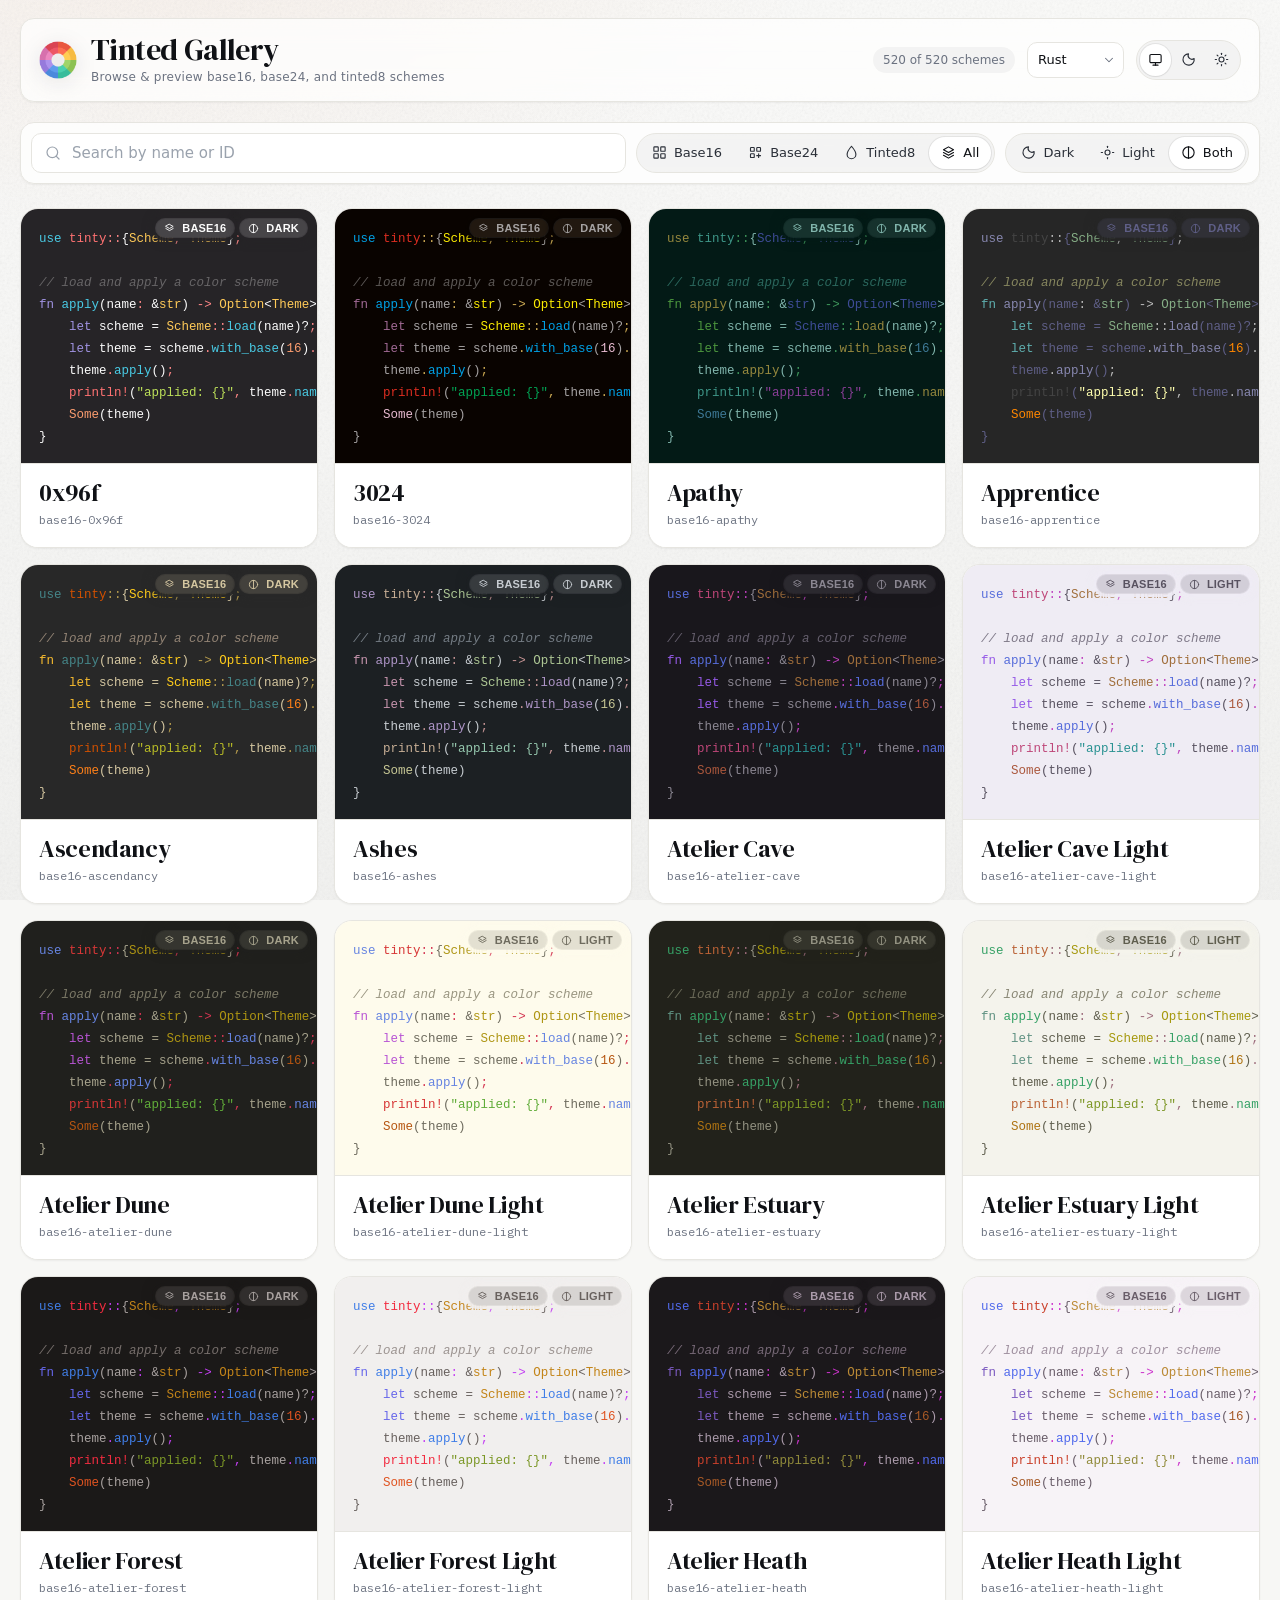
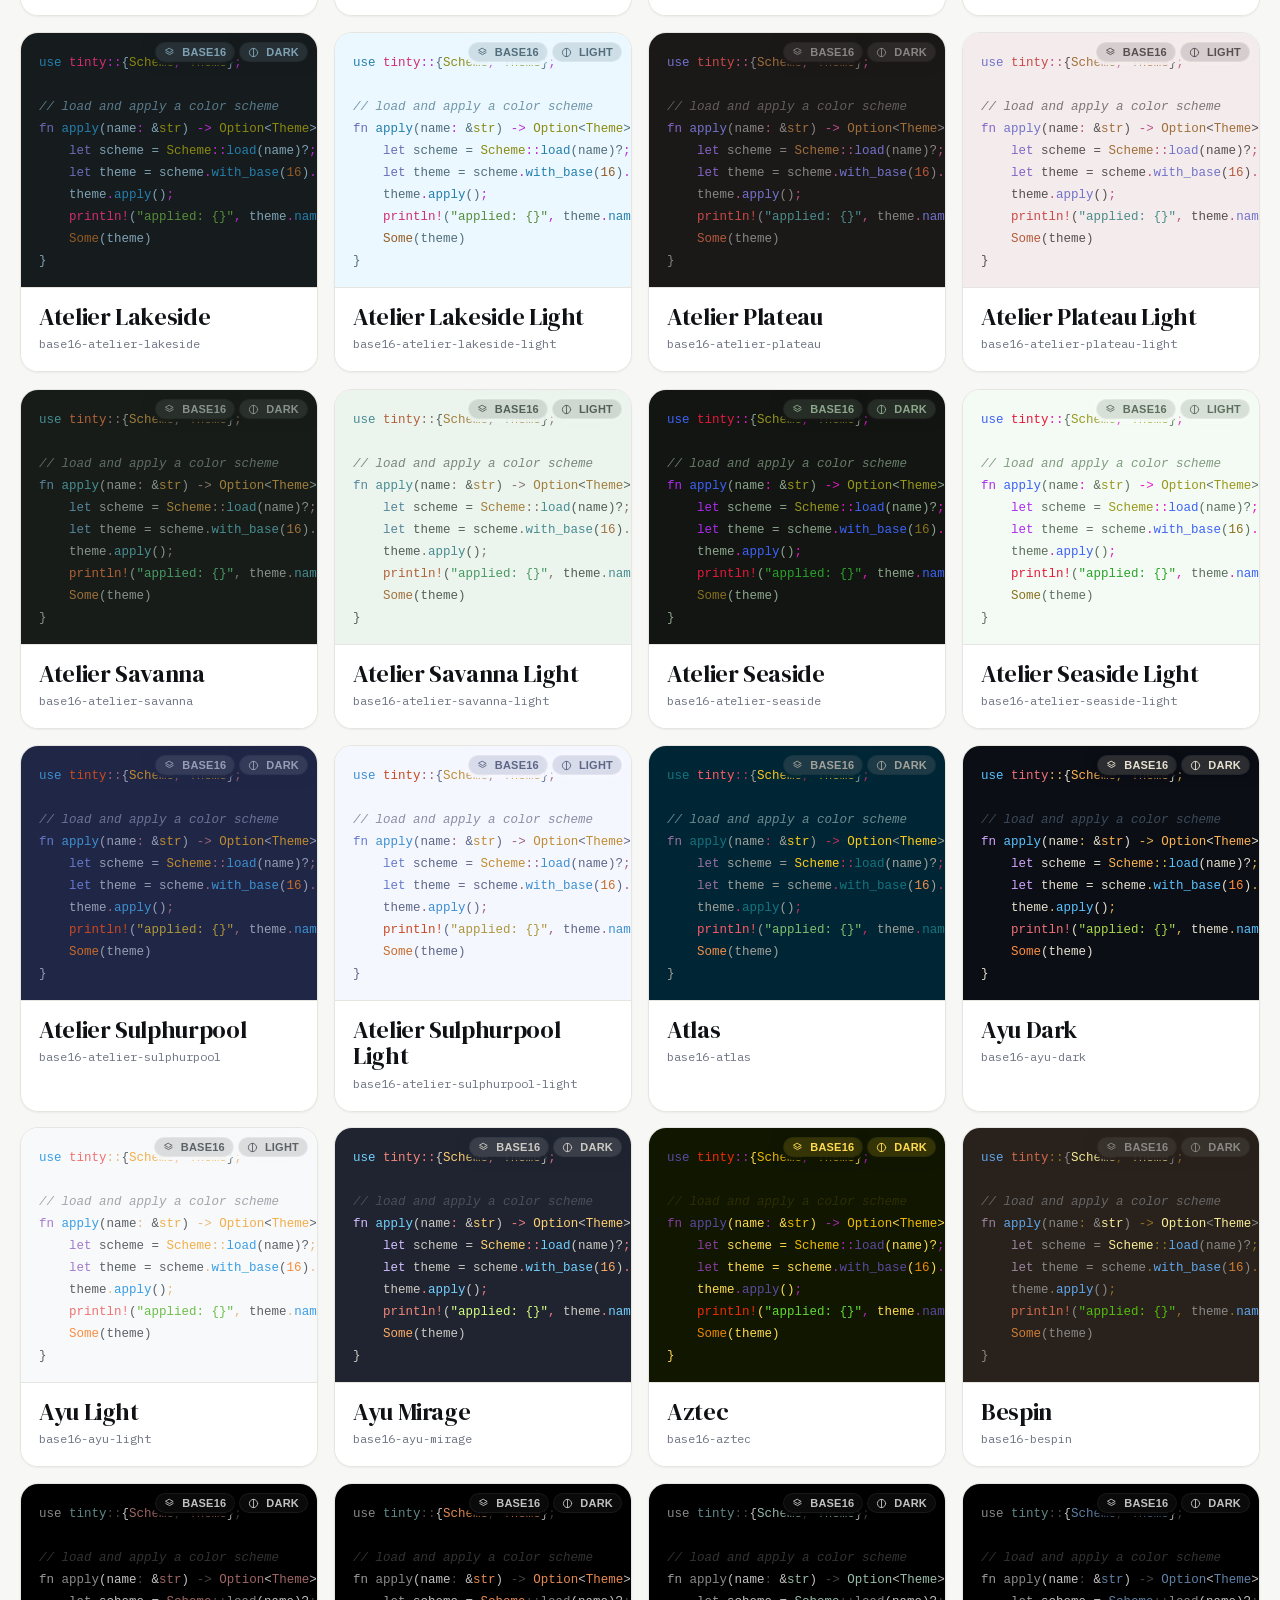
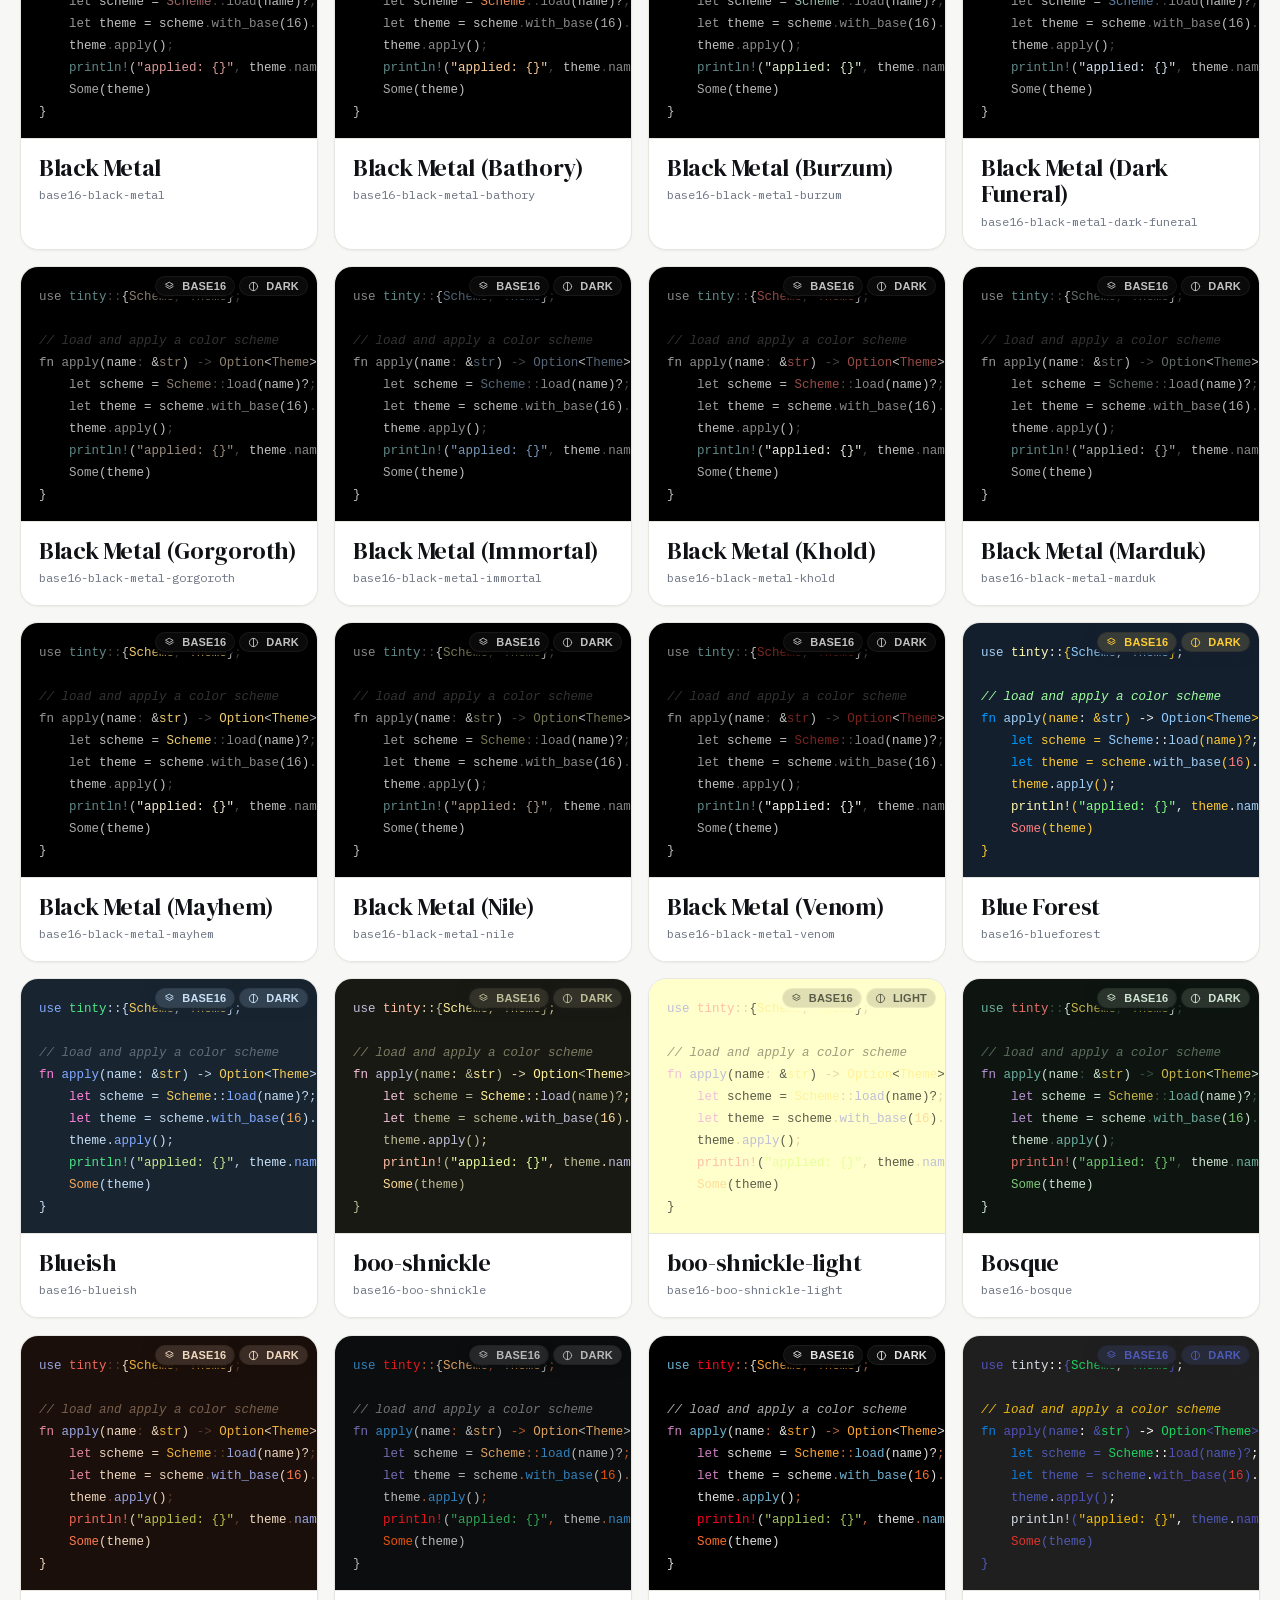
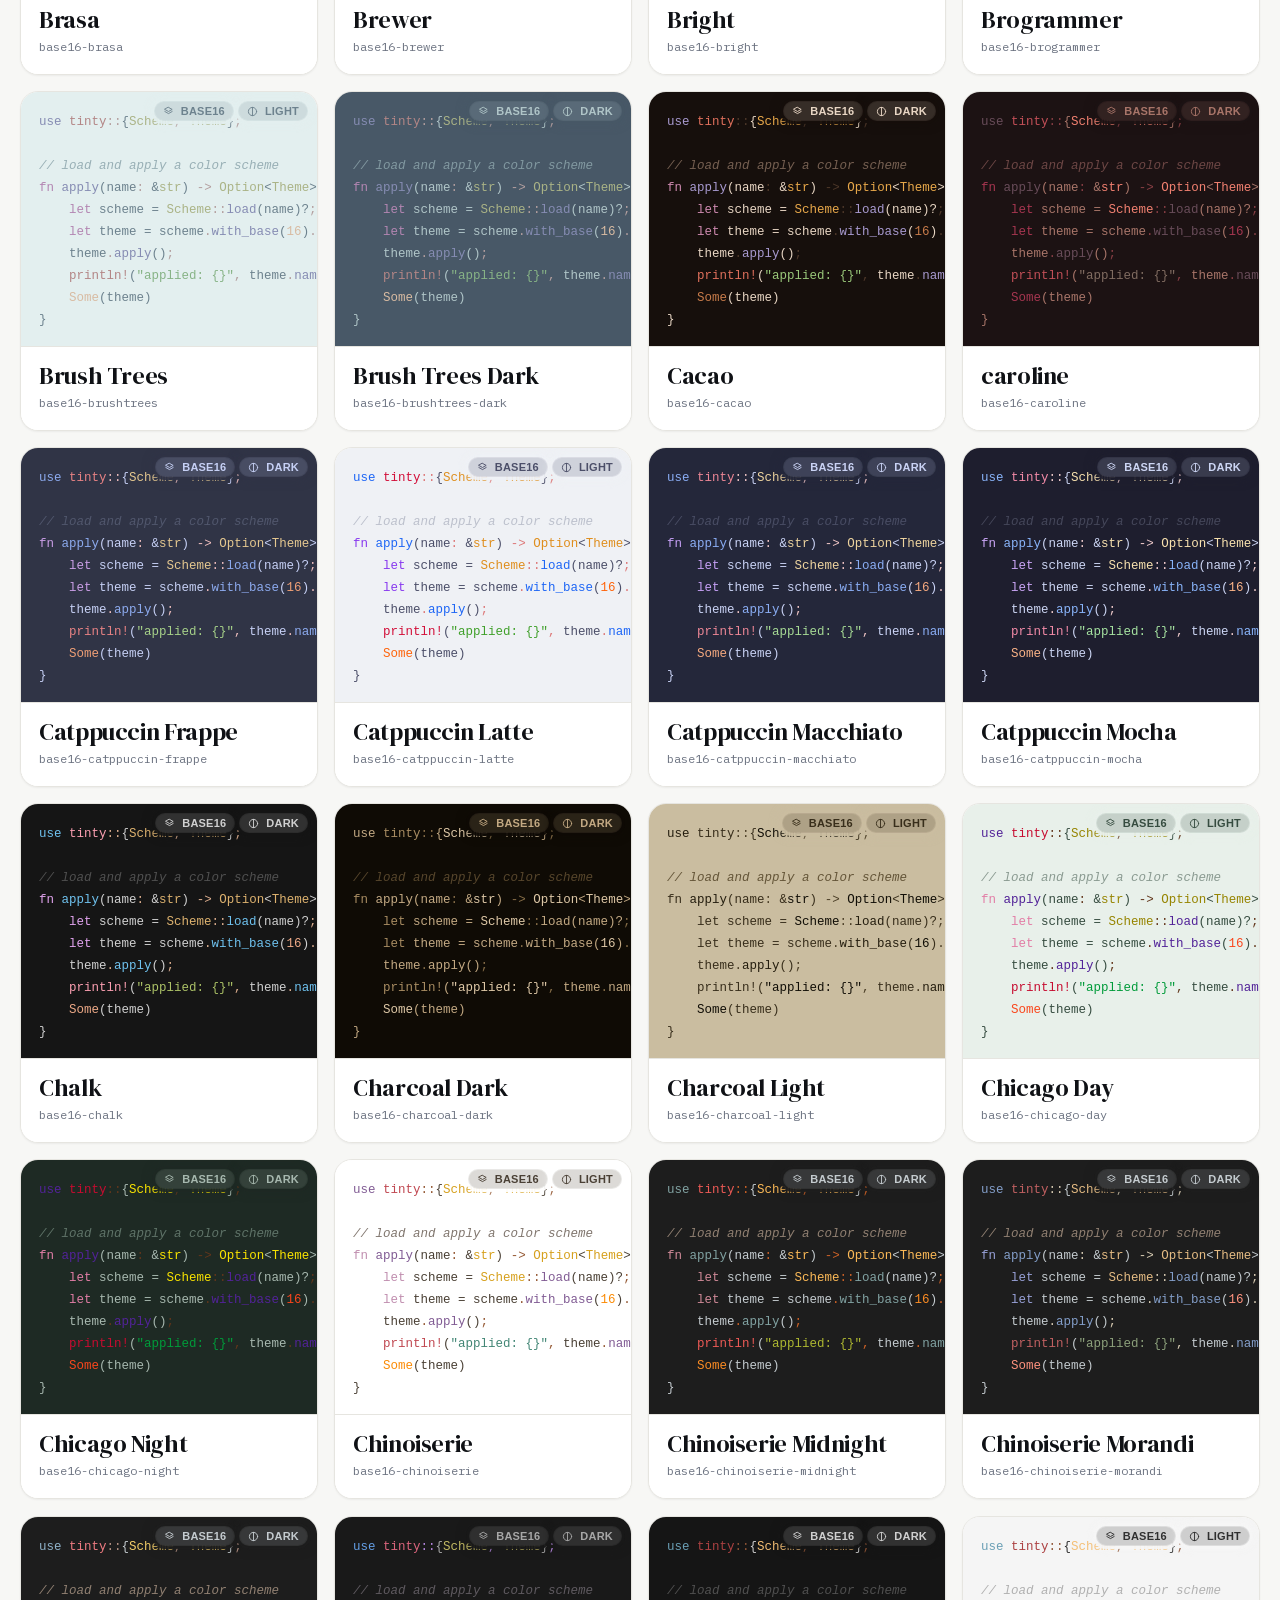
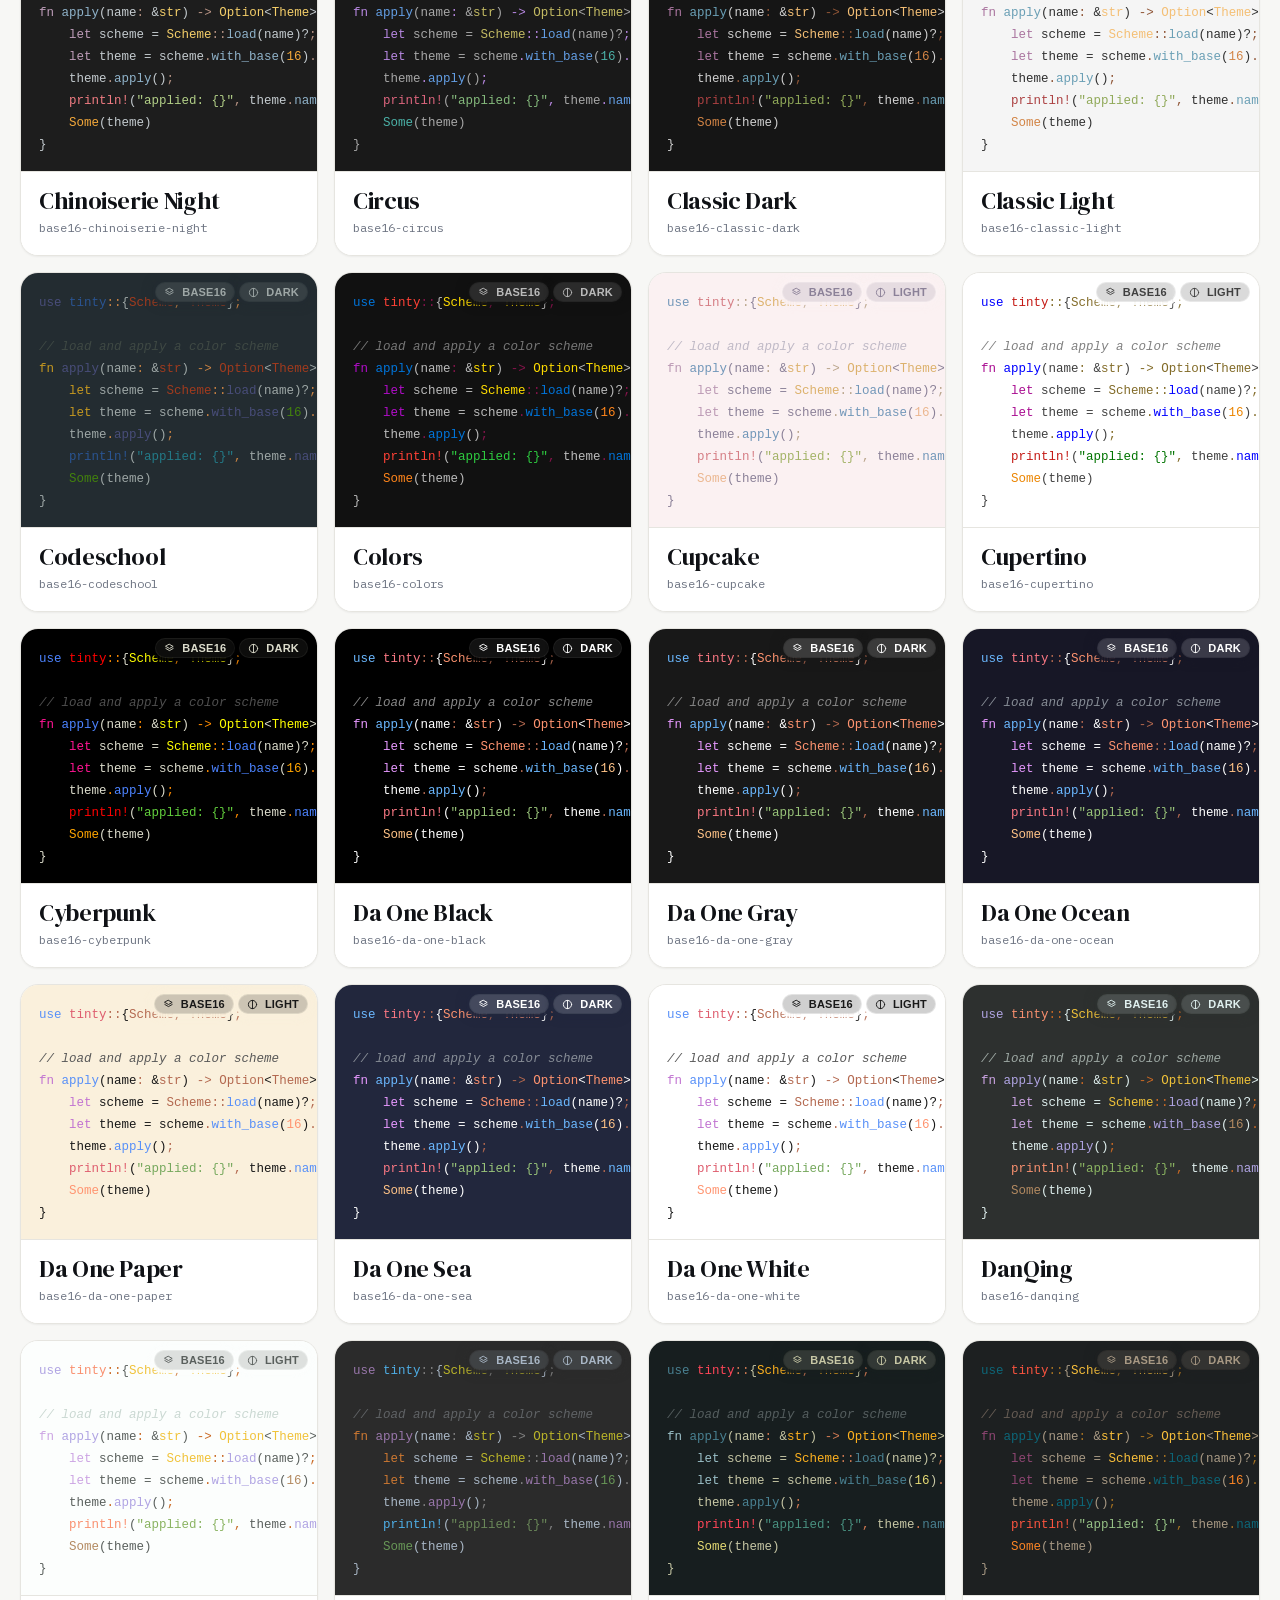
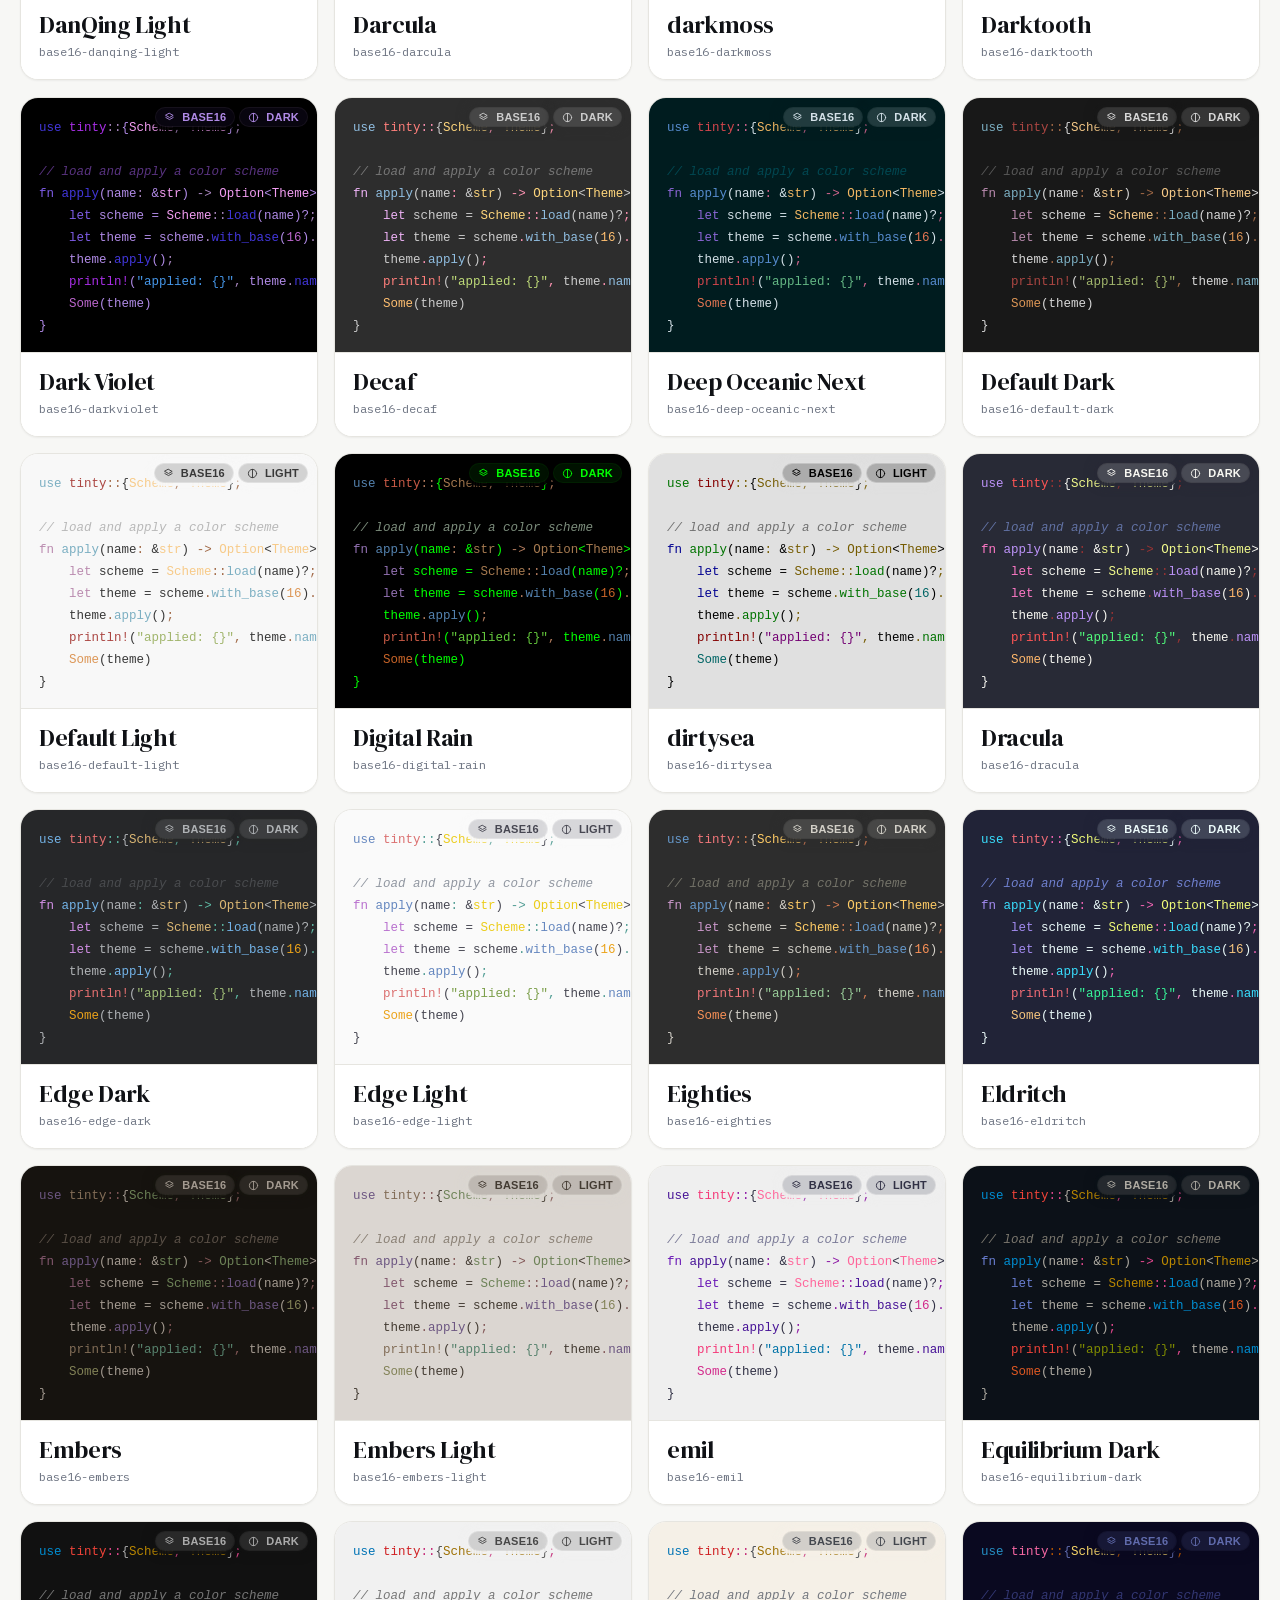
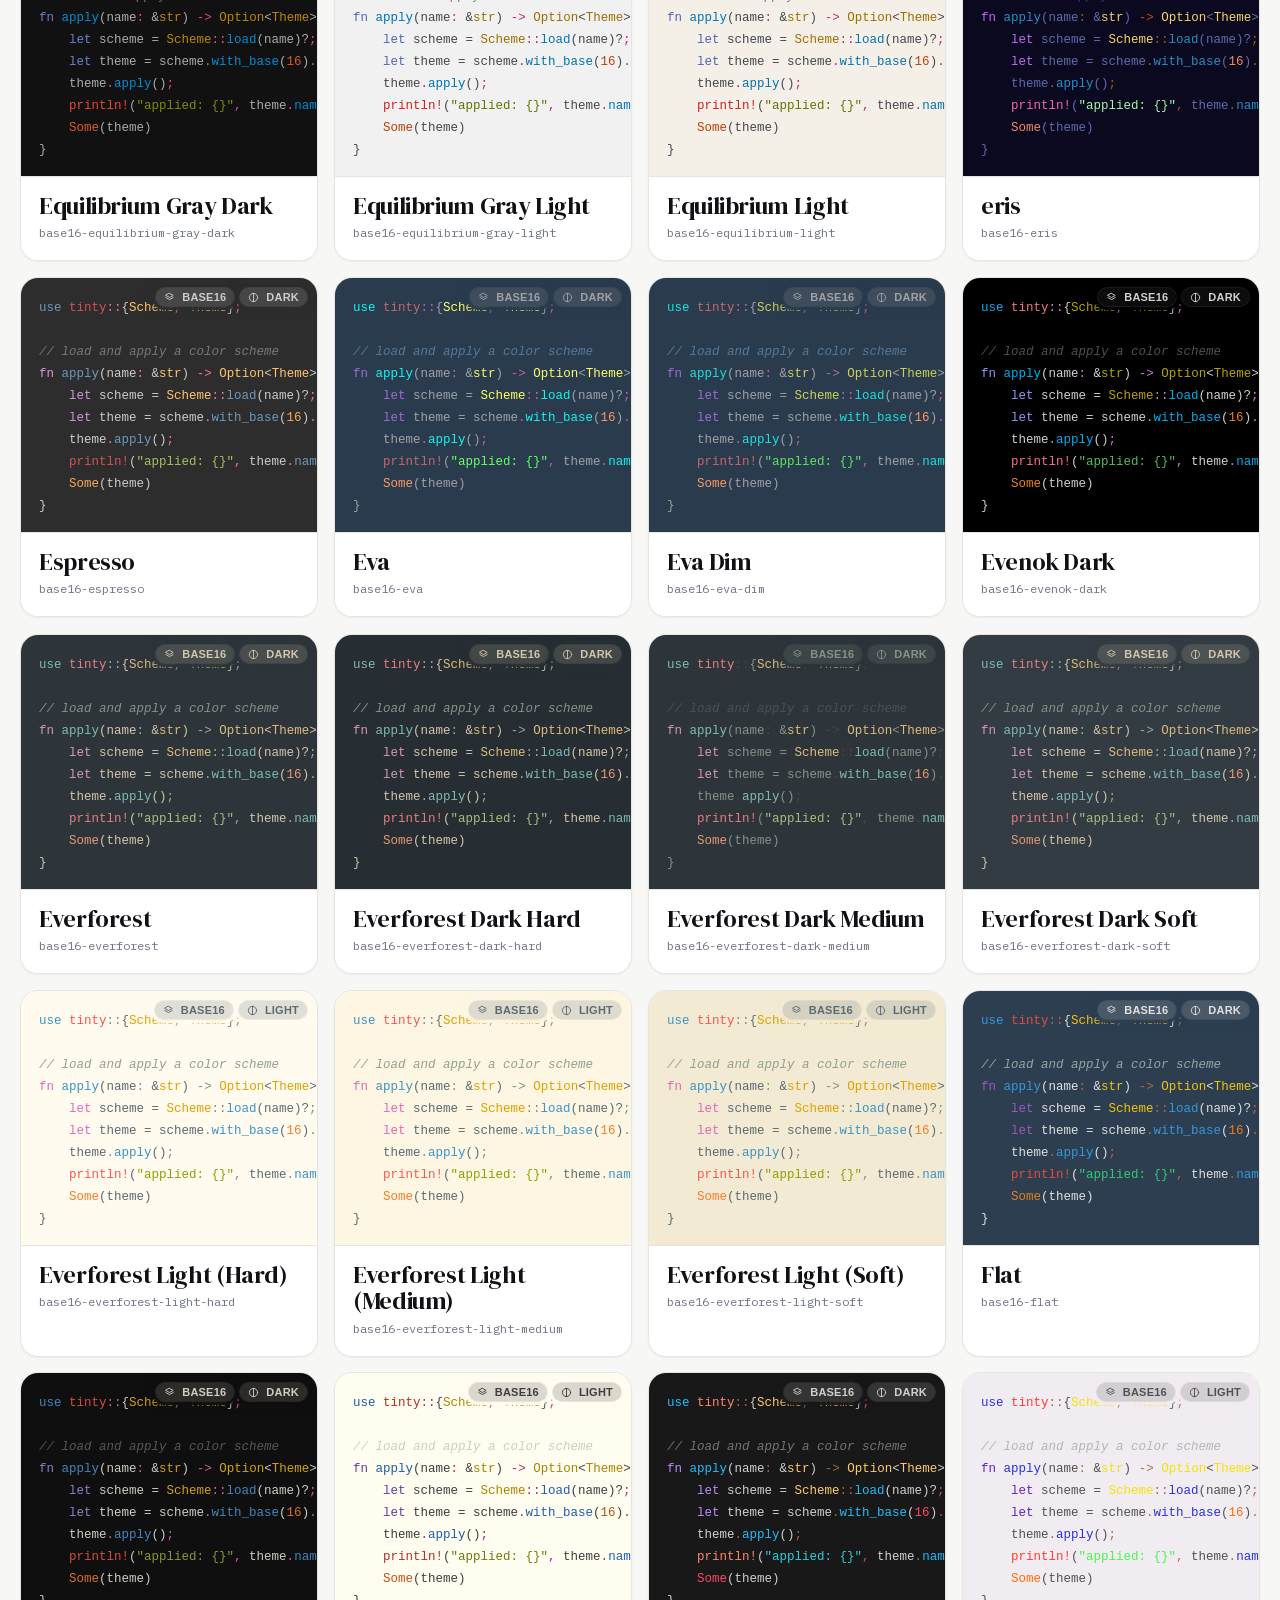
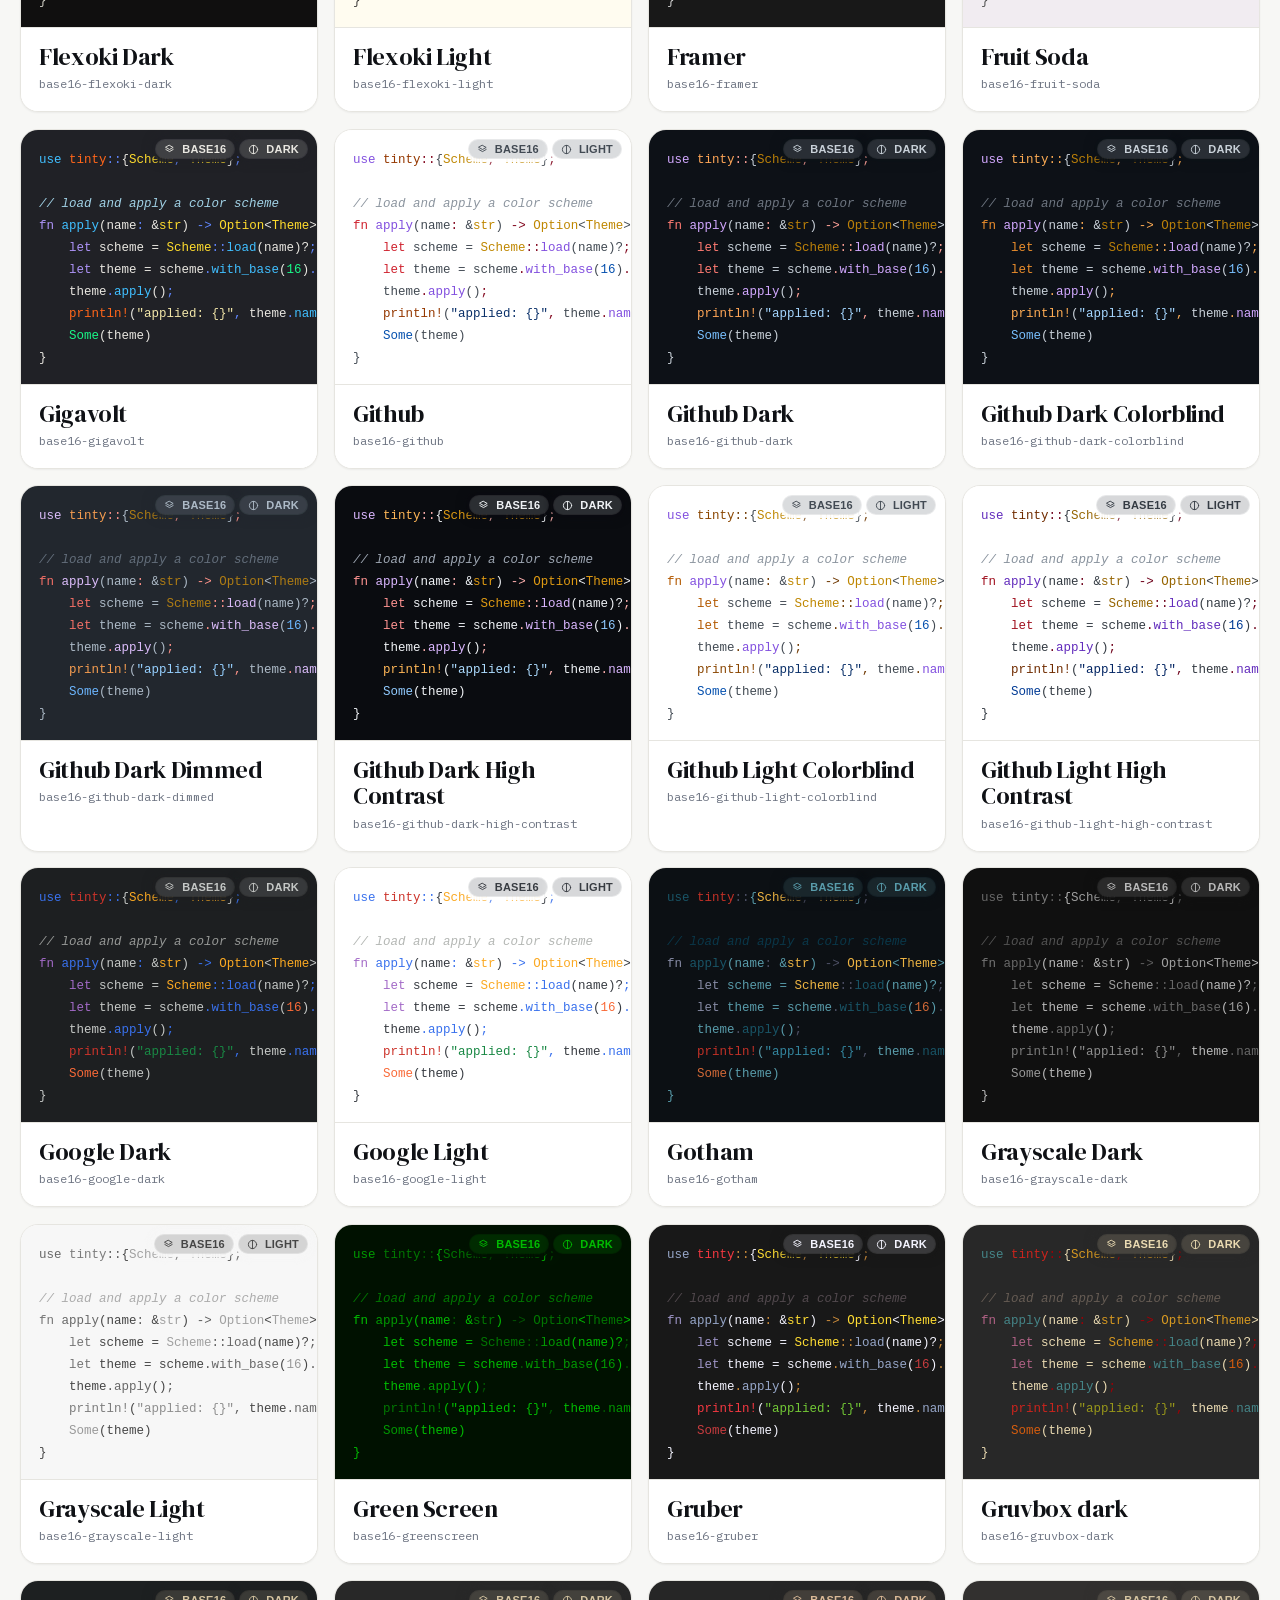
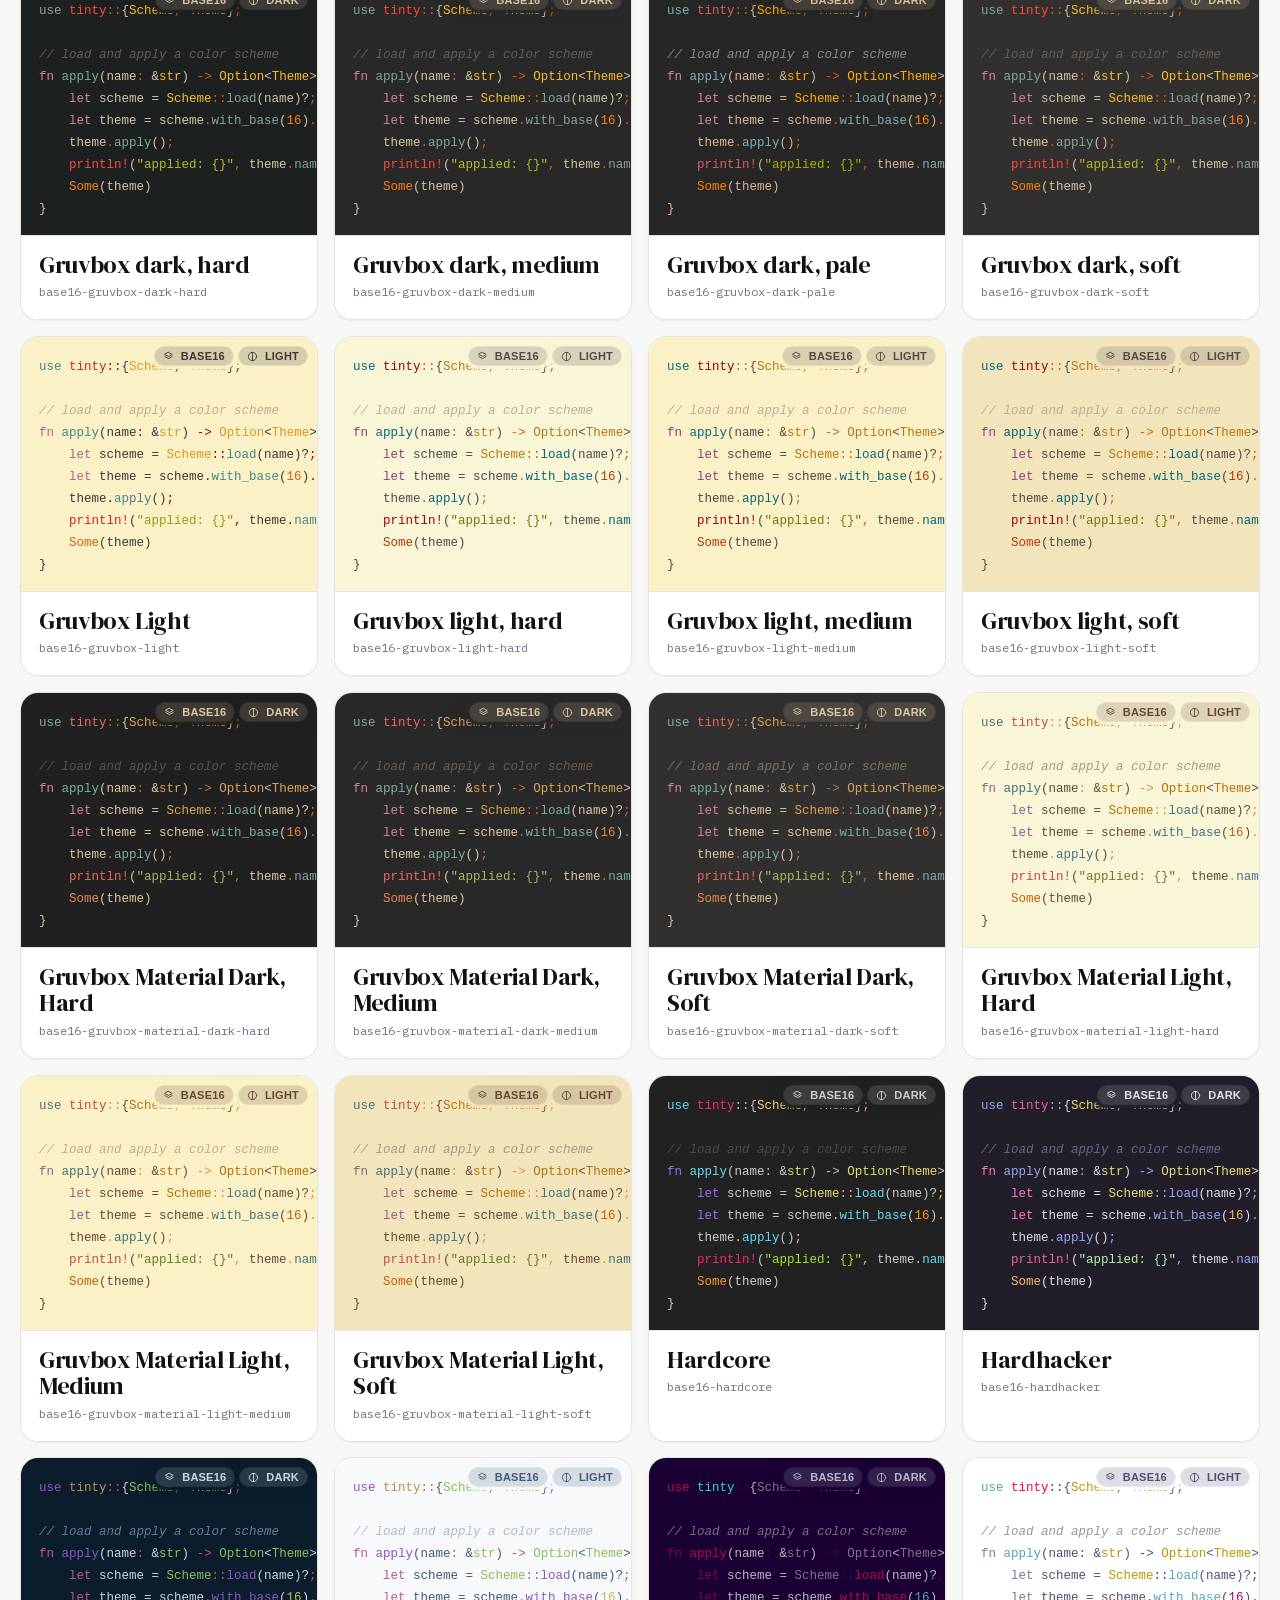
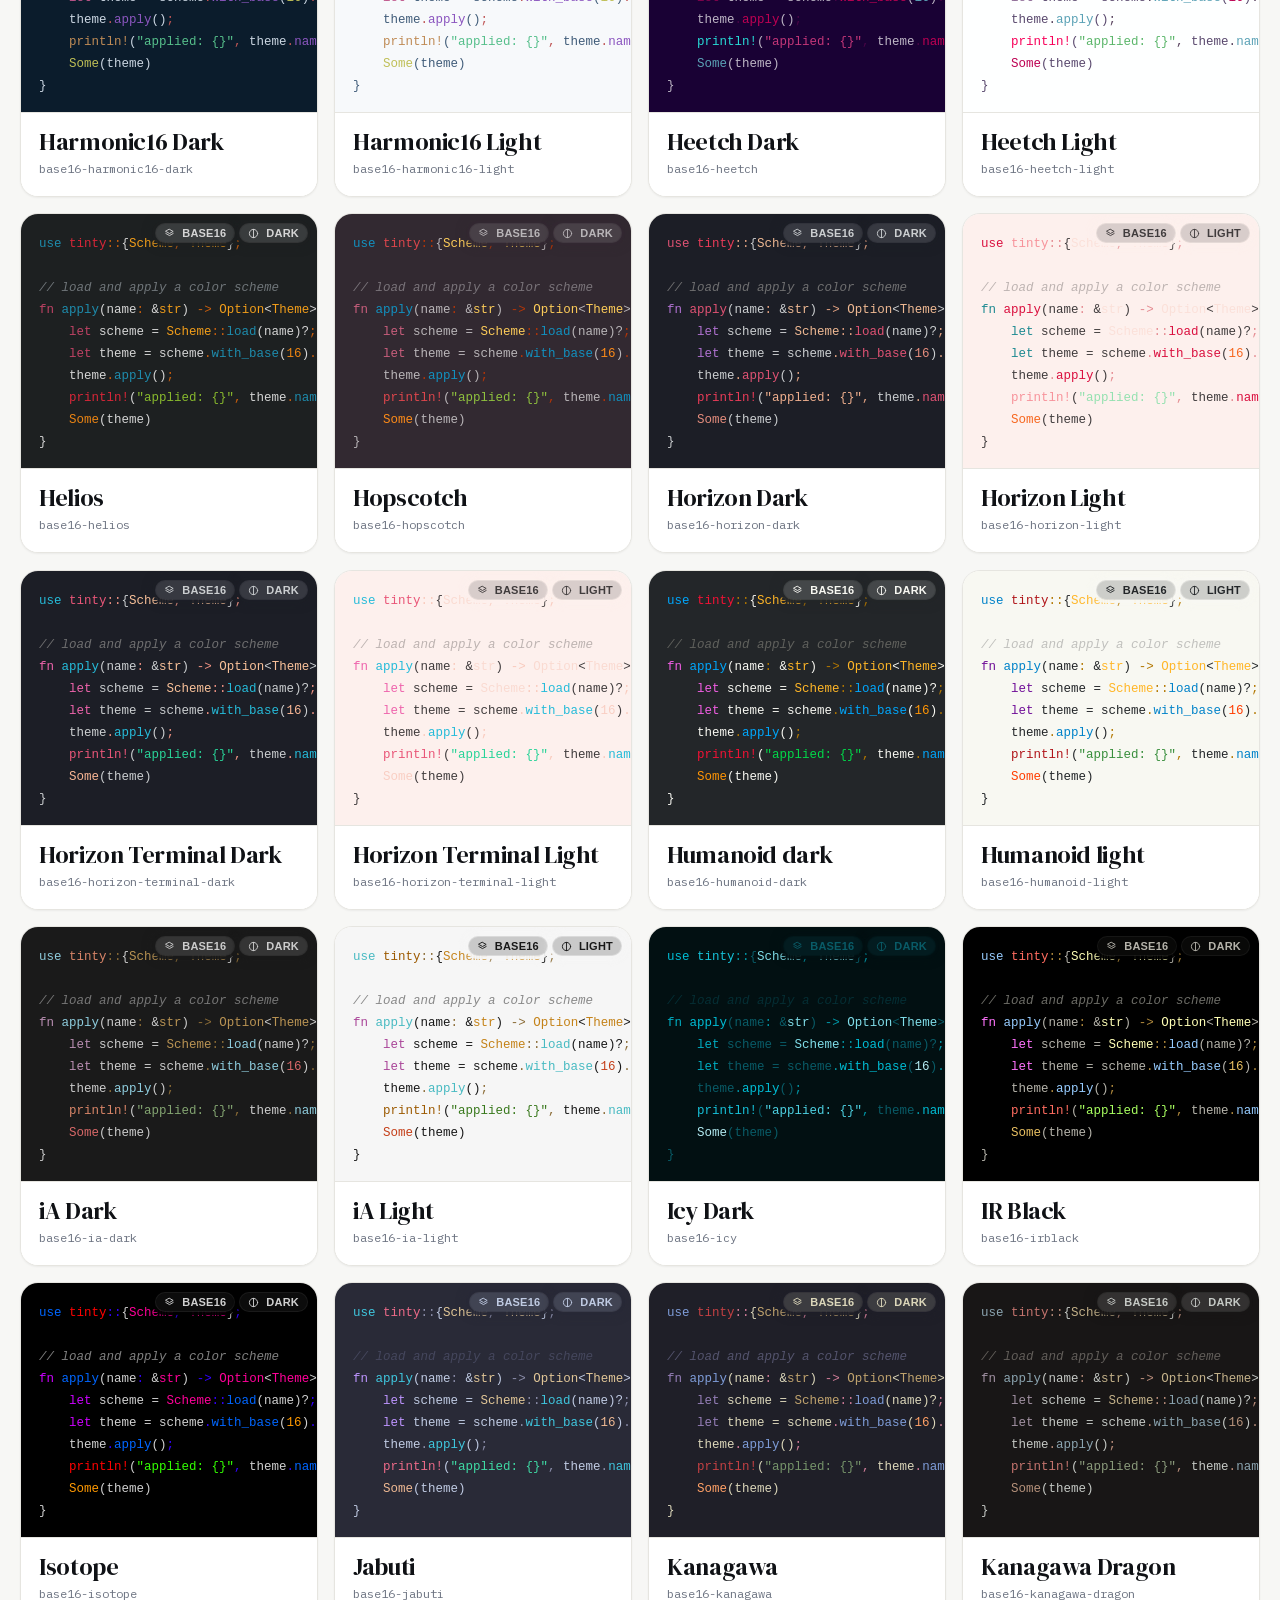
==== commit 353dea2d: "deploy: b791a8ac08793afdd0c95b6888fb35c294e235c3" ====
--- a/index.html
+++ b/index.html
@@ -196,57 +196,57 @@
 
   <div id="toast" class="toast" role="status" aria-live="polite" hidden></div>
 
-  <template id="snippet-rust"><span class="keyword">use</span> tinty::{<span class="type">Scheme</span>, <span class="type">Theme</span>};
+  <template id="snippet-rust"><span class="include">use</span> <span class="namespace">tinty</span><span class="punctuation">::</span>{<span class="type">Scheme</span><span class="punctuation">,</span> <span class="type">Theme</span>}<span class="punctuation">;</span>
 
 <span class="comment">// load and apply a color scheme</span>
-<span class="keyword">fn</span> <span class="function">apply</span>(<span class="parameter">name</span>: &amp;<span class="type">str</span>) -&gt; <span class="type">Option</span>&lt;<span class="type">Theme</span>&gt; {
-    <span class="keyword">let</span> scheme = <span class="type">Scheme</span>::<span class="function">load</span>(<span class="parameter">name</span>)?;
-    <span class="keyword">let</span> theme = scheme.<span class="function">with_base</span>(<span class="number">16</span>).<span class="function">build</span>();
-    theme.<span class="function">apply</span>();
-    <span class="builtin">println!</span>(<span class="string">"applied: {}"</span>, theme.<span class="function">name</span>());
-    <span class="type">Some</span>(theme)
+<span class="keyword">fn</span> <span class="function">apply</span>(name<span class="punctuation">:</span> &amp;<span class="type">str</span>) <span class="punctuation">-&gt;</span> <span class="type">Option</span>&lt;<span class="type">Theme</span>&gt; {
+    <span class="keyword">let</span> scheme = <span class="type">Scheme</span><span class="punctuation">::</span><span class="function">load</span>(name)?<span class="punctuation">;</span>
+    <span class="keyword">let</span> theme = scheme<span class="punctuation">.</span><span class="function">with_base</span>(<span class="number">16</span>)<span class="punctuation">.</span><span class="function">build</span>()<span class="punctuation">;</span>
+    theme<span class="punctuation">.</span><span class="function">apply</span>()<span class="punctuation">;</span>
+    <span class="macro">println!</span>(<span class="string">"applied: {}"</span><span class="punctuation">,</span> theme<span class="punctuation">.</span><span class="function">name</span>())<span class="punctuation">;</span>
+    <span class="number">Some</span>(theme)
 }</template>
-<template id="snippet-kotlin"><span class="keyword">import</span> tinty.<span class="type">Scheme</span>
+<template id="snippet-kotlin"><span class="include">import</span> tinty.Scheme
 
 <span class="comment">// load and apply a color scheme</span>
-<span class="keyword">fun</span> <span class="function">apply</span>(<span class="parameter">name</span>: <span class="type">String</span>) = <span class="builtin">runCatching</span> {
-    <span class="keyword">val</span> theme = <span class="type">Scheme</span>.<span class="function">load</span>(<span class="parameter">name</span>)
-        .<span class="function">withBase</span>(<span class="number">16</span>)
-        .<span class="function">build</span>()
-    theme.<span class="function">apply</span>()
-    <span class="builtin">println</span>(<span class="string">"applied: ${theme.name}"</span>)
+<span class="keyword">fun</span> <span class="function">apply</span>(name<span class="punctuation">:</span> <span class="type">String</span>) = <span class="function">runCatching</span> {
+    <span class="keyword">val</span> theme = Scheme<span class="punctuation">.</span><span class="function">load</span>(name)
+        <span class="punctuation">.</span><span class="function">withBase</span>(<span class="number">16</span>)
+        <span class="punctuation">.</span><span class="function">build</span>()
+    theme<span class="punctuation">.</span><span class="function">apply</span>()
+    <span class="function">println</span>(<span class="string">"applied:</span> <span class="punctuation">${</span>theme<span class="punctuation">.</span>name<span class="punctuation">}</span><span class="string">"</span>)
 }</template>
 <template id="snippet-lisp"><span class="comment">;; load and apply a color scheme</span>
-(<span class="keyword">defpackage</span> <span class="string">:tinty</span> (:use :cl))
-
-(<span class="keyword">defun</span> <span class="function">apply-scheme</span> (<span class="parameter">name</span>)
-  (<span class="keyword">let*</span> ((scheme (<span class="function">scheme:load</span> <span class="parameter">name</span>))
-         (theme (<span class="function">scheme:build</span> scheme :base <span class="number">16</span>)))
-    (<span class="function">theme:apply</span> theme)
-    (<span class="builtin">format</span> t <span class="string">"applied: ~a~%"</span>
-      (<span class="function">theme:name</span> theme))))</template>
-<template id="snippet-elixir"><span class="keyword">defmodule</span> <span class="type">Tinty</span> <span class="keyword">do</span>
+(<span class="function">defpackage</span> <span class="punctuation">:</span><span class="string">tinty</span> (<span class="punctuation">:</span><span class="string">use</span> <span class="punctuation">:</span><span class="string">cl</span>))
+
+(<span class="macro">defun</span> <span class="function">apply-scheme</span> (name)
+  (<span class="function">let*</span> ((scheme (<span class="namespace">scheme</span><span class="punctuation">:</span>load name))
+         (theme (<span class="namespace">scheme</span><span class="punctuation">:</span>build scheme <span class="punctuation">:</span><span class="string">base</span> <span class="number">16</span>)))
+    (<span class="namespace">theme</span><span class="punctuation">:</span>apply theme)
+    (<span class="function">format</span> <span class="number">t</span> <span class="string">"applied:</span> <span class="escape">~a~%</span><span class="string">"</span>
+      (<span class="namespace">theme</span><span class="punctuation">:</span>name theme))))</template>
+<template id="snippet-elixir"><span class="keyword">defmodule</span> <span class="namespace">Tinty</span> <span class="keyword">do</span>
   <span class="comment"># load and apply a color scheme</span>
-  <span class="keyword">def</span> <span class="function">apply</span>(<span class="parameter">name</span>) <span class="keyword">do</span>
-    {<span class="string">:ok</span>, theme} =
-      <span class="parameter">name</span>
-      |&gt; <span class="type">Scheme</span>.<span class="function">load</span>()
-      |&gt; <span class="type">Theme</span>.<span class="function">build</span>(base: <span class="number">16</span>)
-    <span class="type">IO</span>.<span class="builtin">puts</span>(<span class="string">"applied: #{theme.name}"</span>)
+  <span class="keyword">def</span> <span class="function">apply</span>(name) <span class="keyword">do</span>
+    {<span class="string">:ok</span><span class="punctuation">,</span> theme} =
+      name
+      |&gt; <span class="namespace">Scheme</span>.<span class="function">load</span>()
+      |&gt; <span class="namespace">Theme</span>.<span class="function">build</span>(<span class="string">base:</span> <span class="number">16</span>)
+    <span class="namespace">IO</span>.<span class="function">puts</span>(<span class="string">"applied: #{</span>theme.name<span class="string">}"</span>)
     theme
   <span class="keyword">end</span>
 <span class="keyword">end</span></template>
-<template id="snippet-haskell"><span class="keyword">import</span> <span class="type">Tinty</span> (<span class="type">Scheme</span>, <span class="type">Theme</span>)
+<template id="snippet-haskell"><span class="include">import</span> <span class="namespace">Tinty</span> (<span class="type">Scheme</span><span class="punctuation">,</span> <span class="type">Theme</span>)
 
 <span class="comment">-- load and apply a color scheme</span>
-<span class="function">apply</span> :: <span class="type">String</span> -&gt; <span class="type">IO</span> ()
-<span class="function">apply</span> <span class="parameter">name</span> = <span class="keyword">do</span>
-  scheme &lt;- <span class="function">loadScheme</span> <span class="parameter">name</span>
+<span class="function">apply</span> :: <span class="type">String</span> -&gt; <span class="type">IO</span> <span class="type">()</span>
+<span class="function">apply</span> name = <span class="keyword">do</span>
+  scheme &lt;- <span class="function">loadScheme</span> name
   <span class="keyword">let</span> theme = <span class="function">buildWith</span> scheme <span class="number">16</span>
   <span class="function">applyTheme</span> theme
-  <span class="builtin">putStrLn</span> (<span class="string">"applied: "</span> ++ <span class="function">themeName</span> theme)</template>
+  <span class="function">putStrLn</span> (<span class="string">"applied: "</span> ++ <span class="function">themeName</span> theme)</template>
 <template id="snippet-diff"><span class="comment">diff --git a/apply.rs b/apply.rs</span>
-<span class="diff-del">--- a/apply.rs</span><span class="diff-add">+++ b/apply.rs</span><span class="function">@@ -3,7 +3,9 @@ use tinty;</span>
+<span class="diff-del">--- a/apply.rs</span><span class="diff-add">+++ b/apply.rs</span><span class="type">@@ -3,7 +3,9 @@ use tinty;</span>
 
 <span class="diff-del">-fn apply(name: &amp;str) {
 -    let colors = 8;</span><span class="diff-add">+fn apply(name: &amp;str) -&gt; Theme {
--- a/assets/gallery.css
+++ b/assets/gallery.css
@@ -527,13 +527,24 @@
   color: var(--preview-type);
 }
 
-.builtin {
-  color: var(--preview-builtin);
-}
-
-.parameter {
-  color: var(--preview-parameter);
-  font-style: italic;
+.include {
+  color: var(--preview-include);
+}
+
+.namespace {
+  color: var(--preview-namespace);
+}
+
+.macro {
+  color: var(--preview-macro);
+}
+
+.escape {
+  color: var(--preview-escape);
+}
+
+.punctuation {
+  color: var(--preview-punctuation);
 }
 
 .ansi-black { color: var(--preview-ansi-black); }
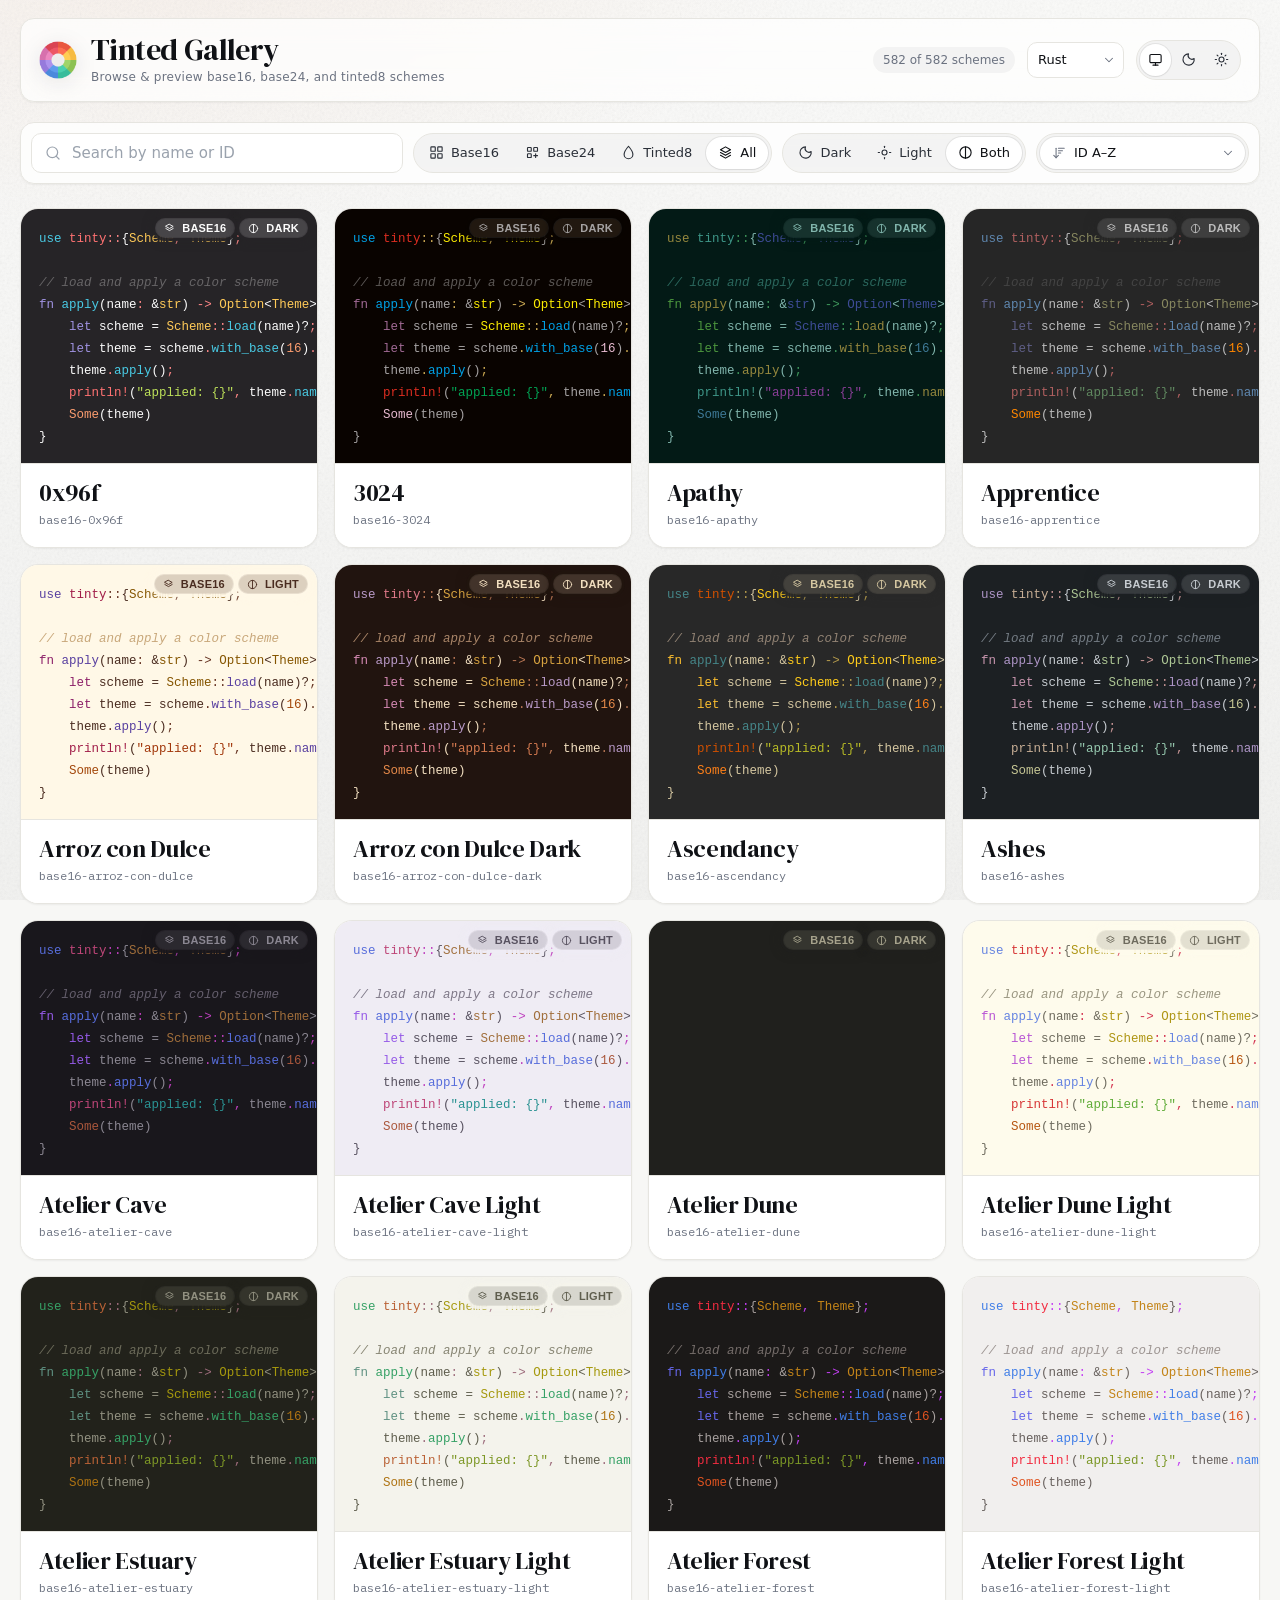
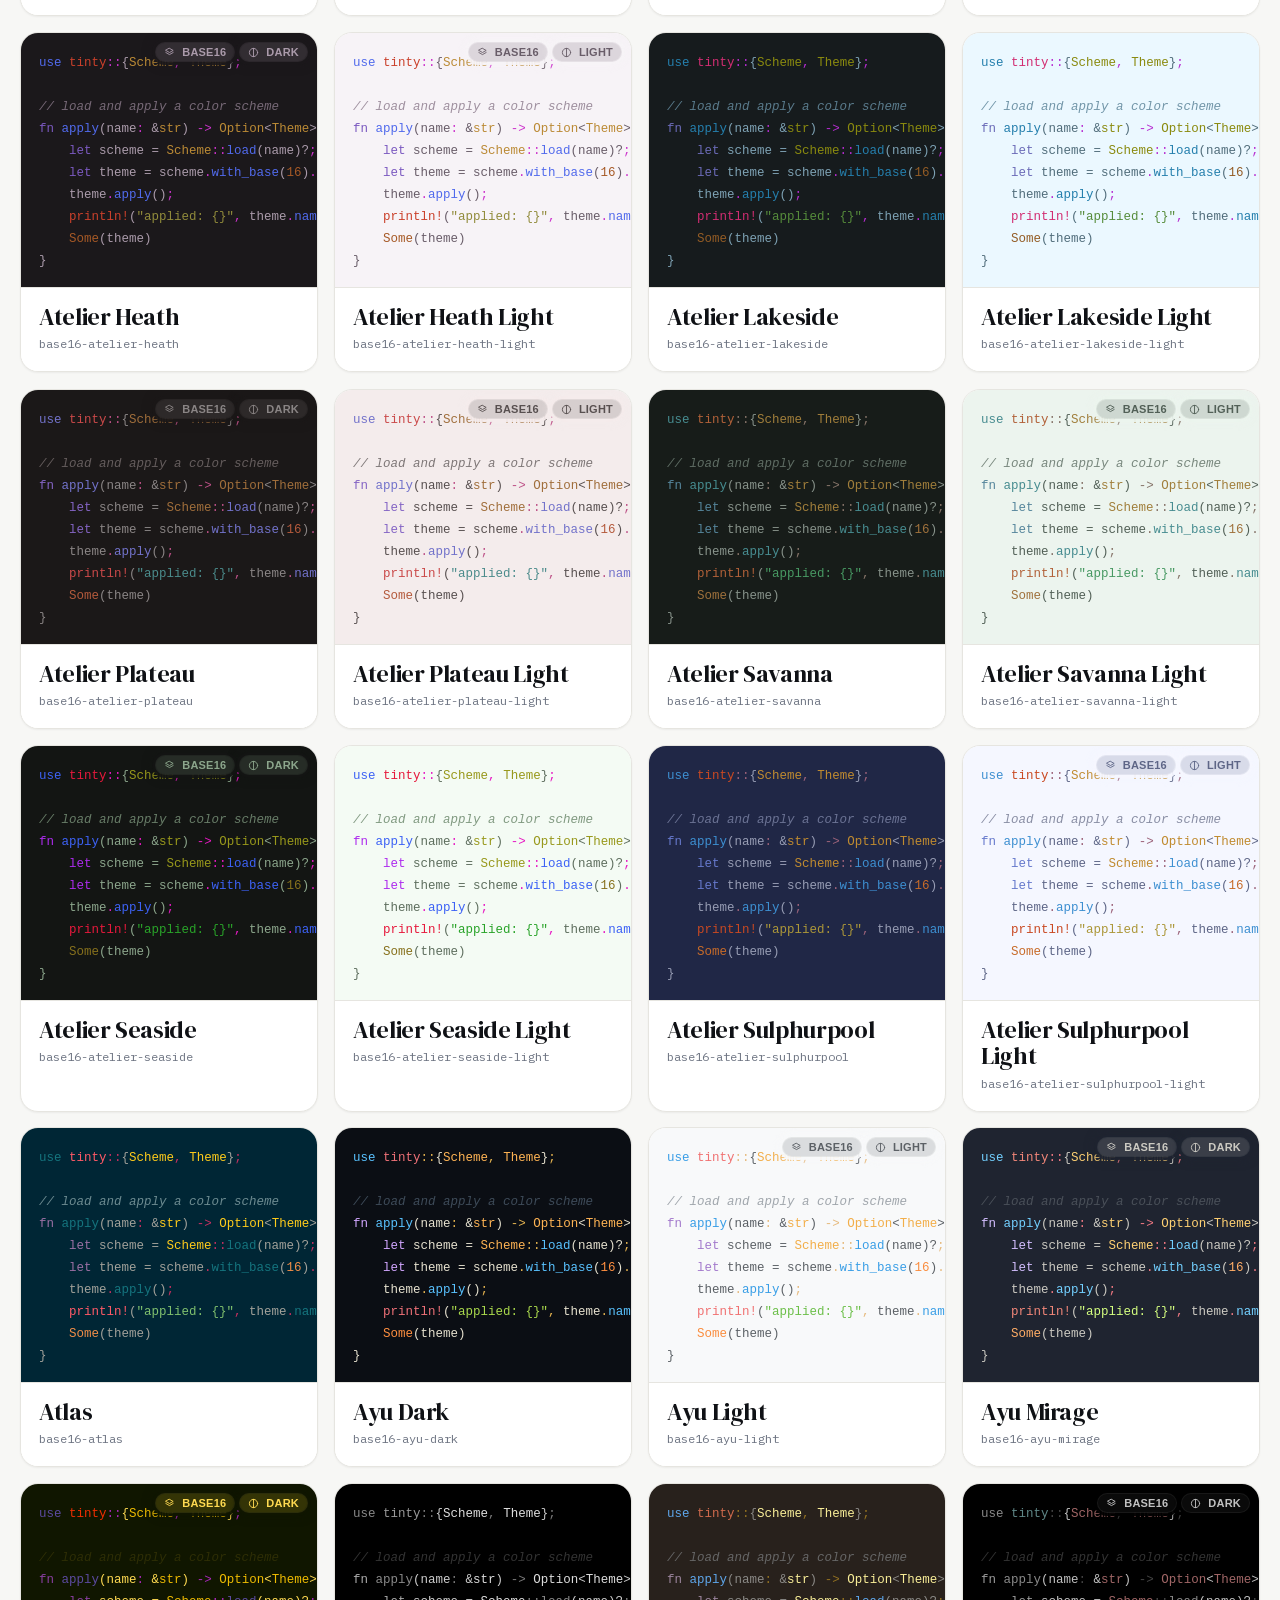
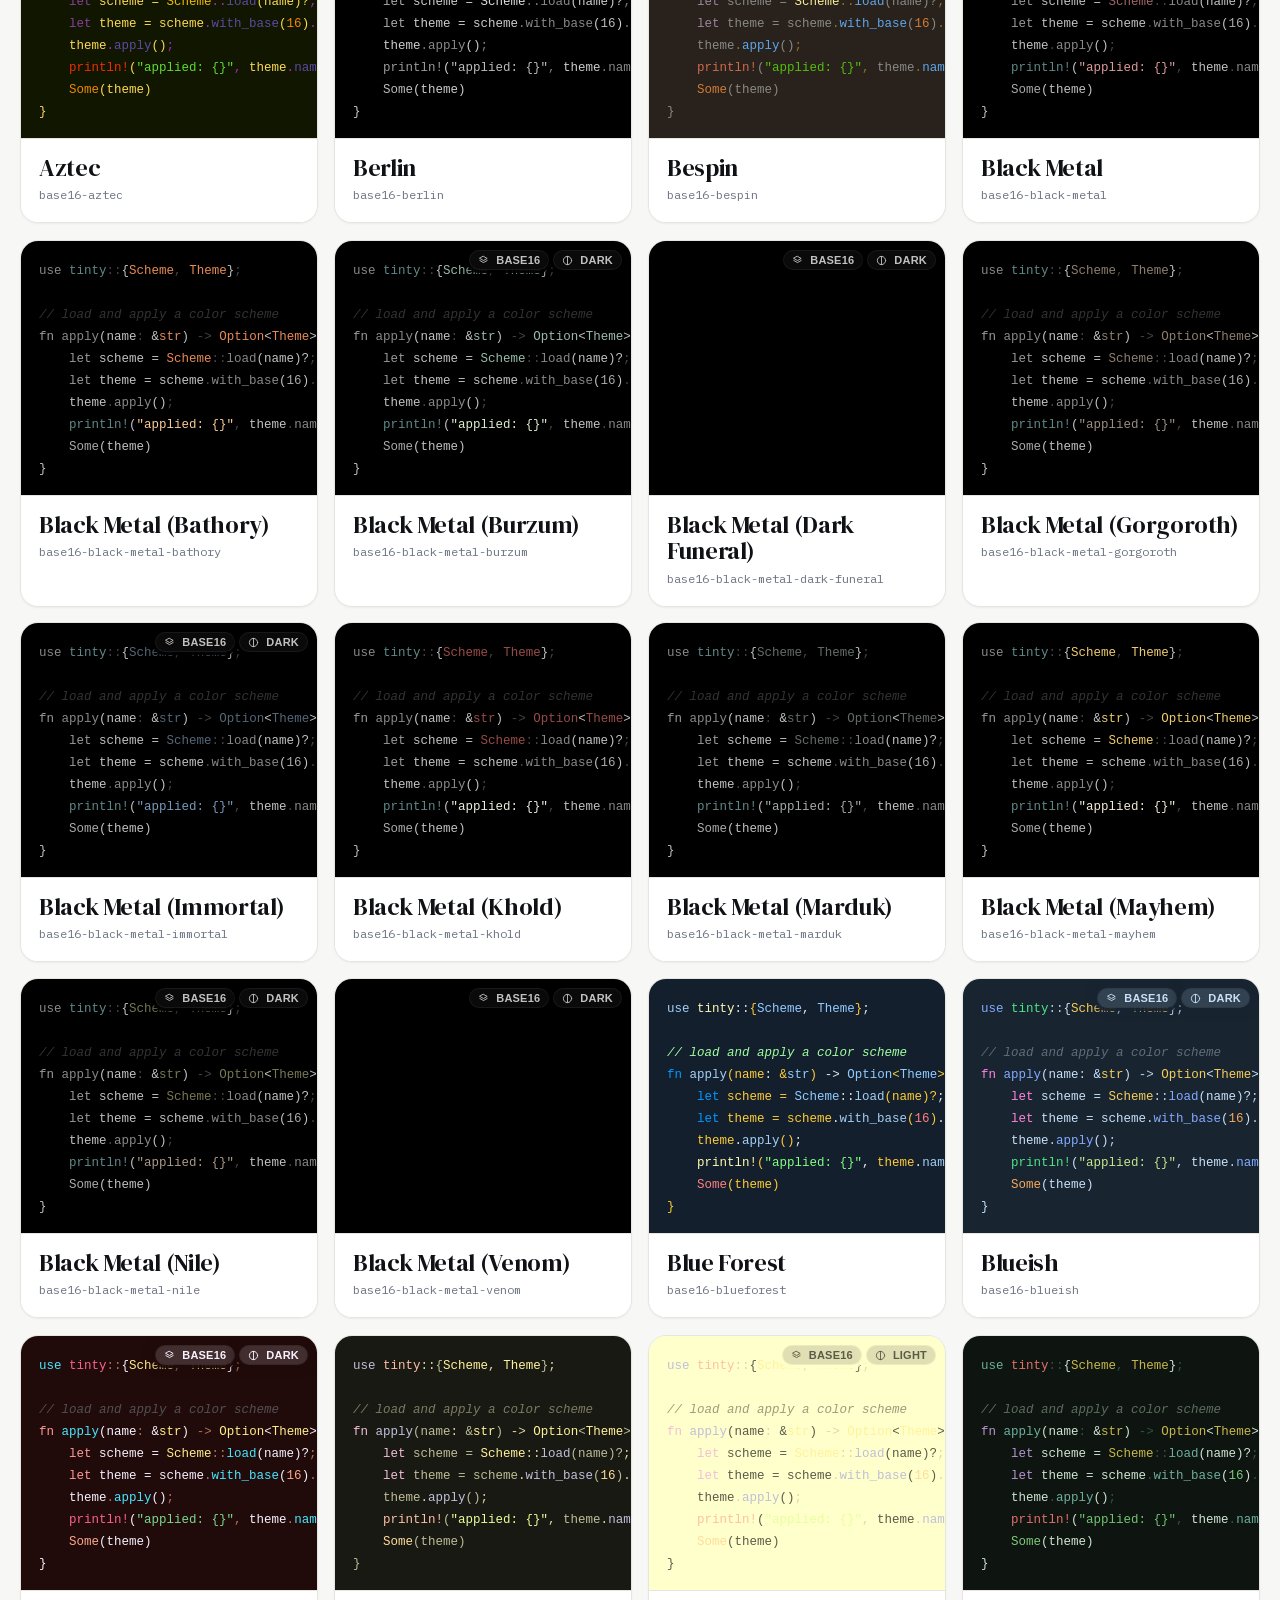
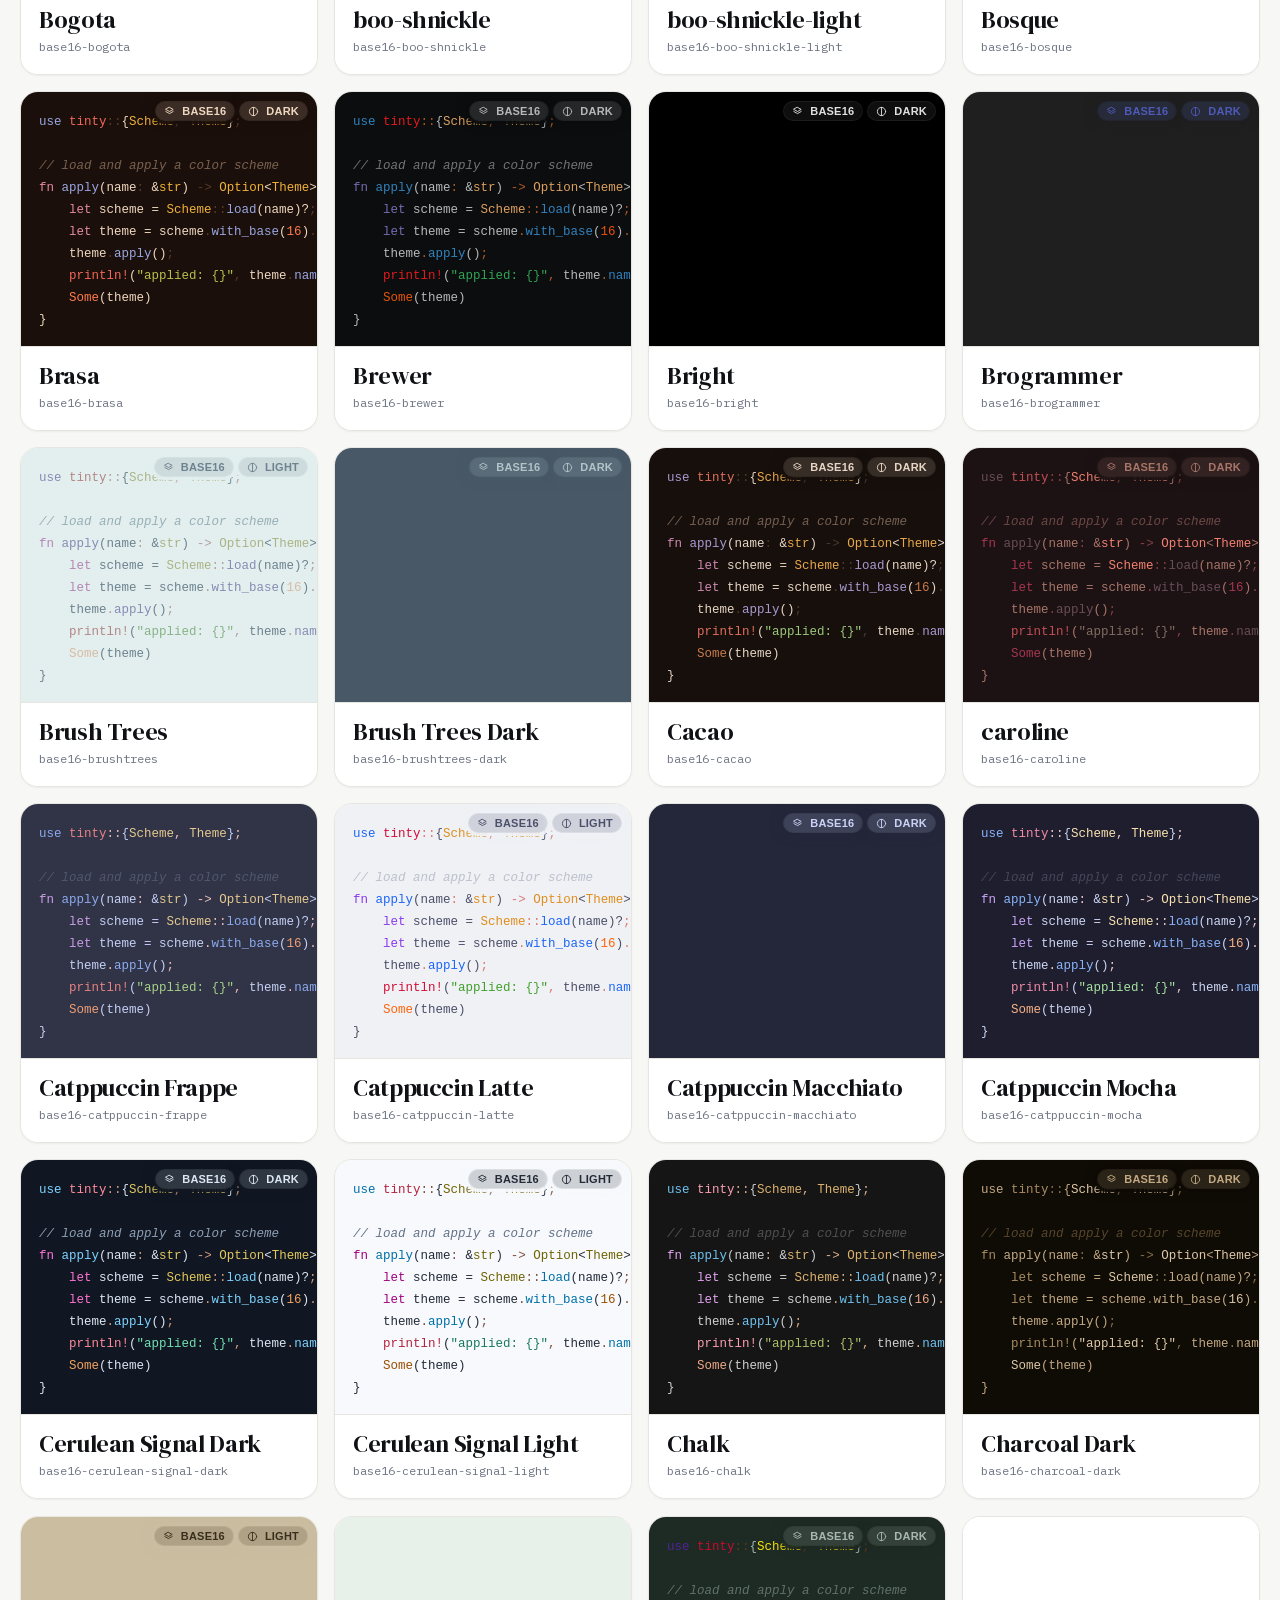
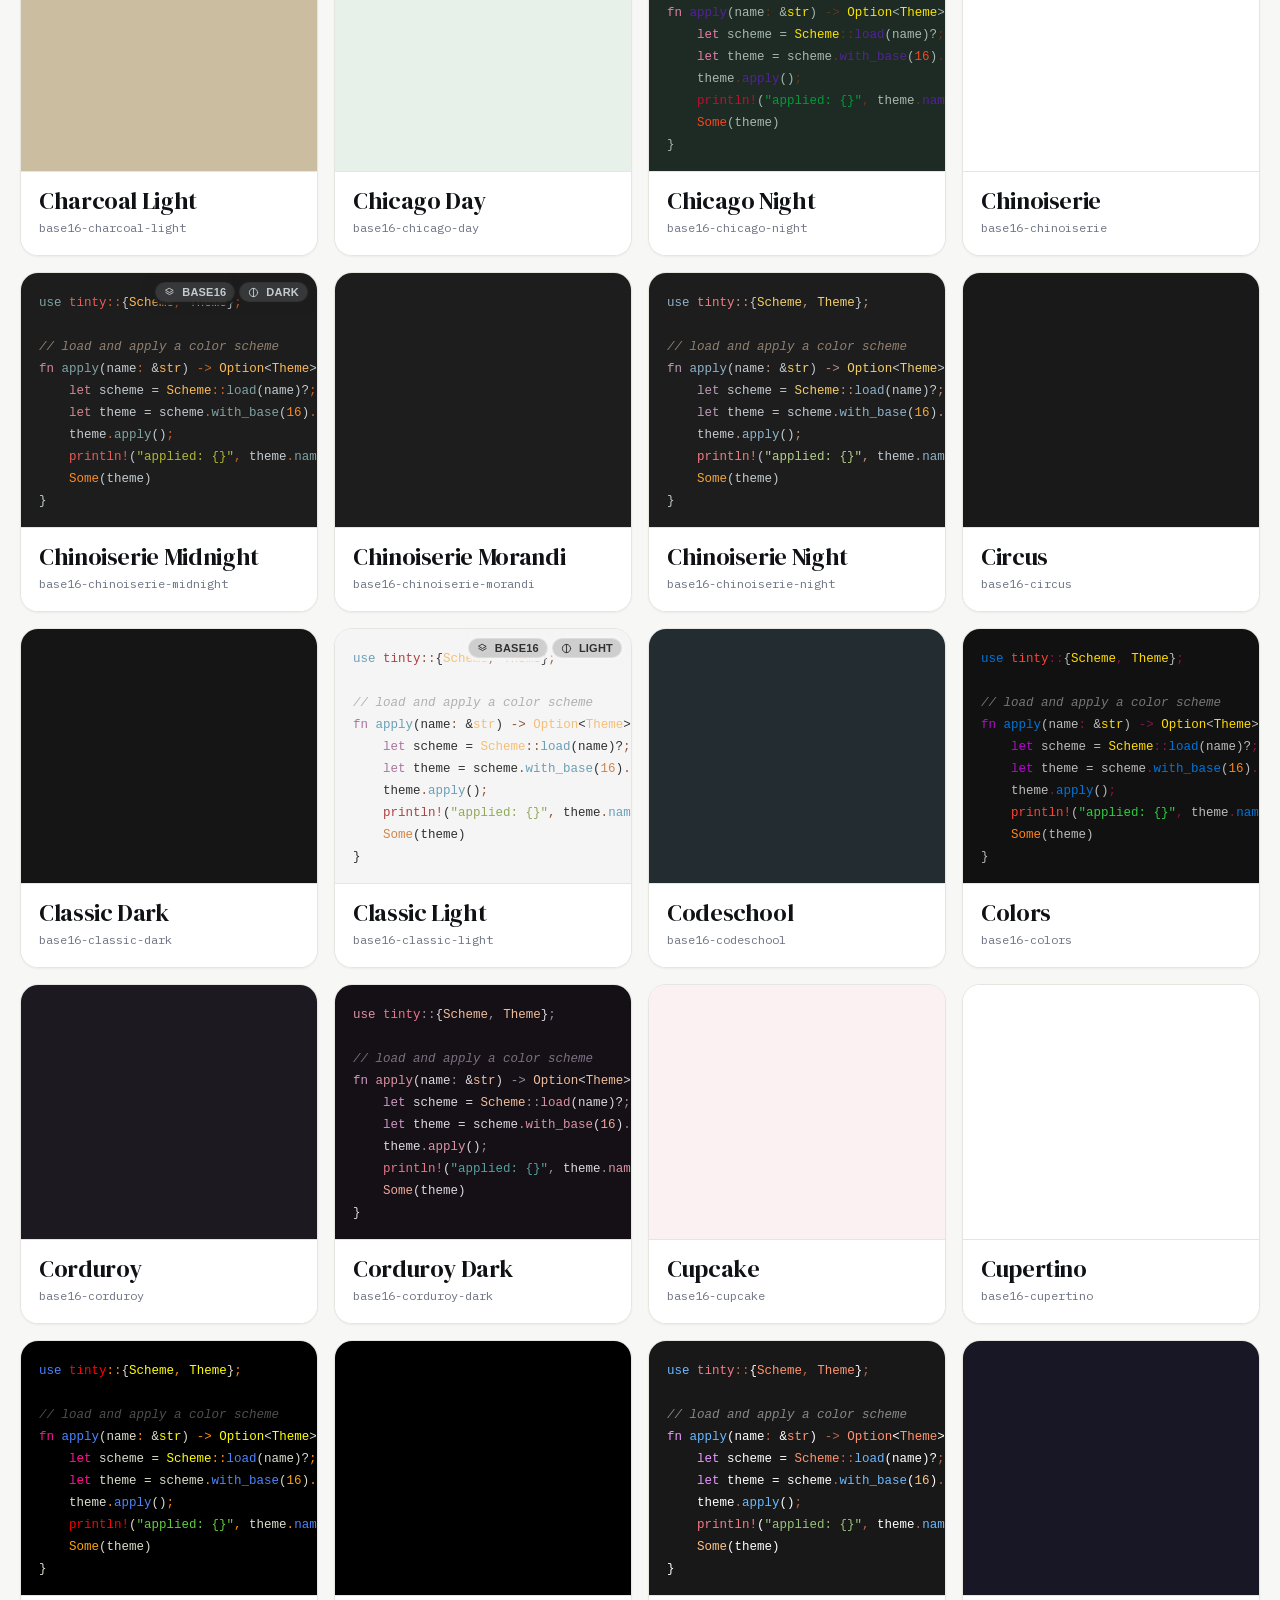
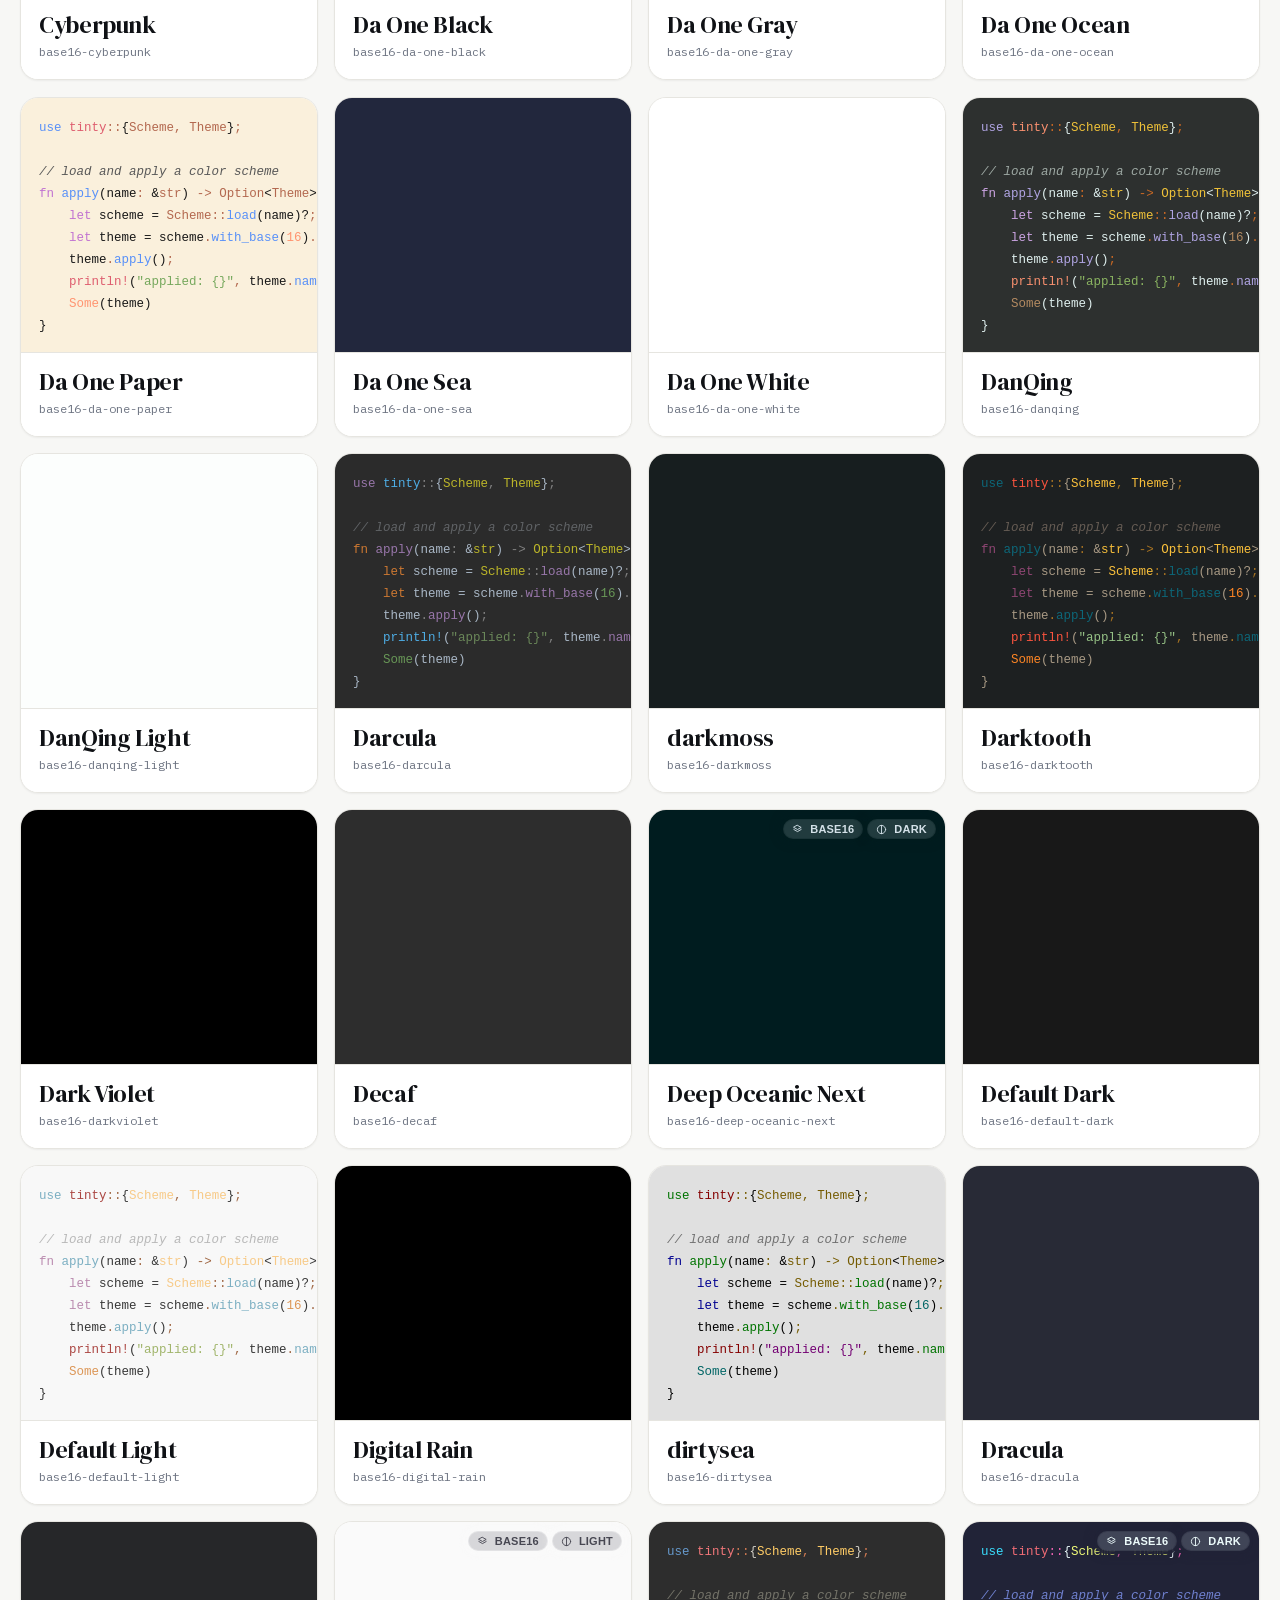
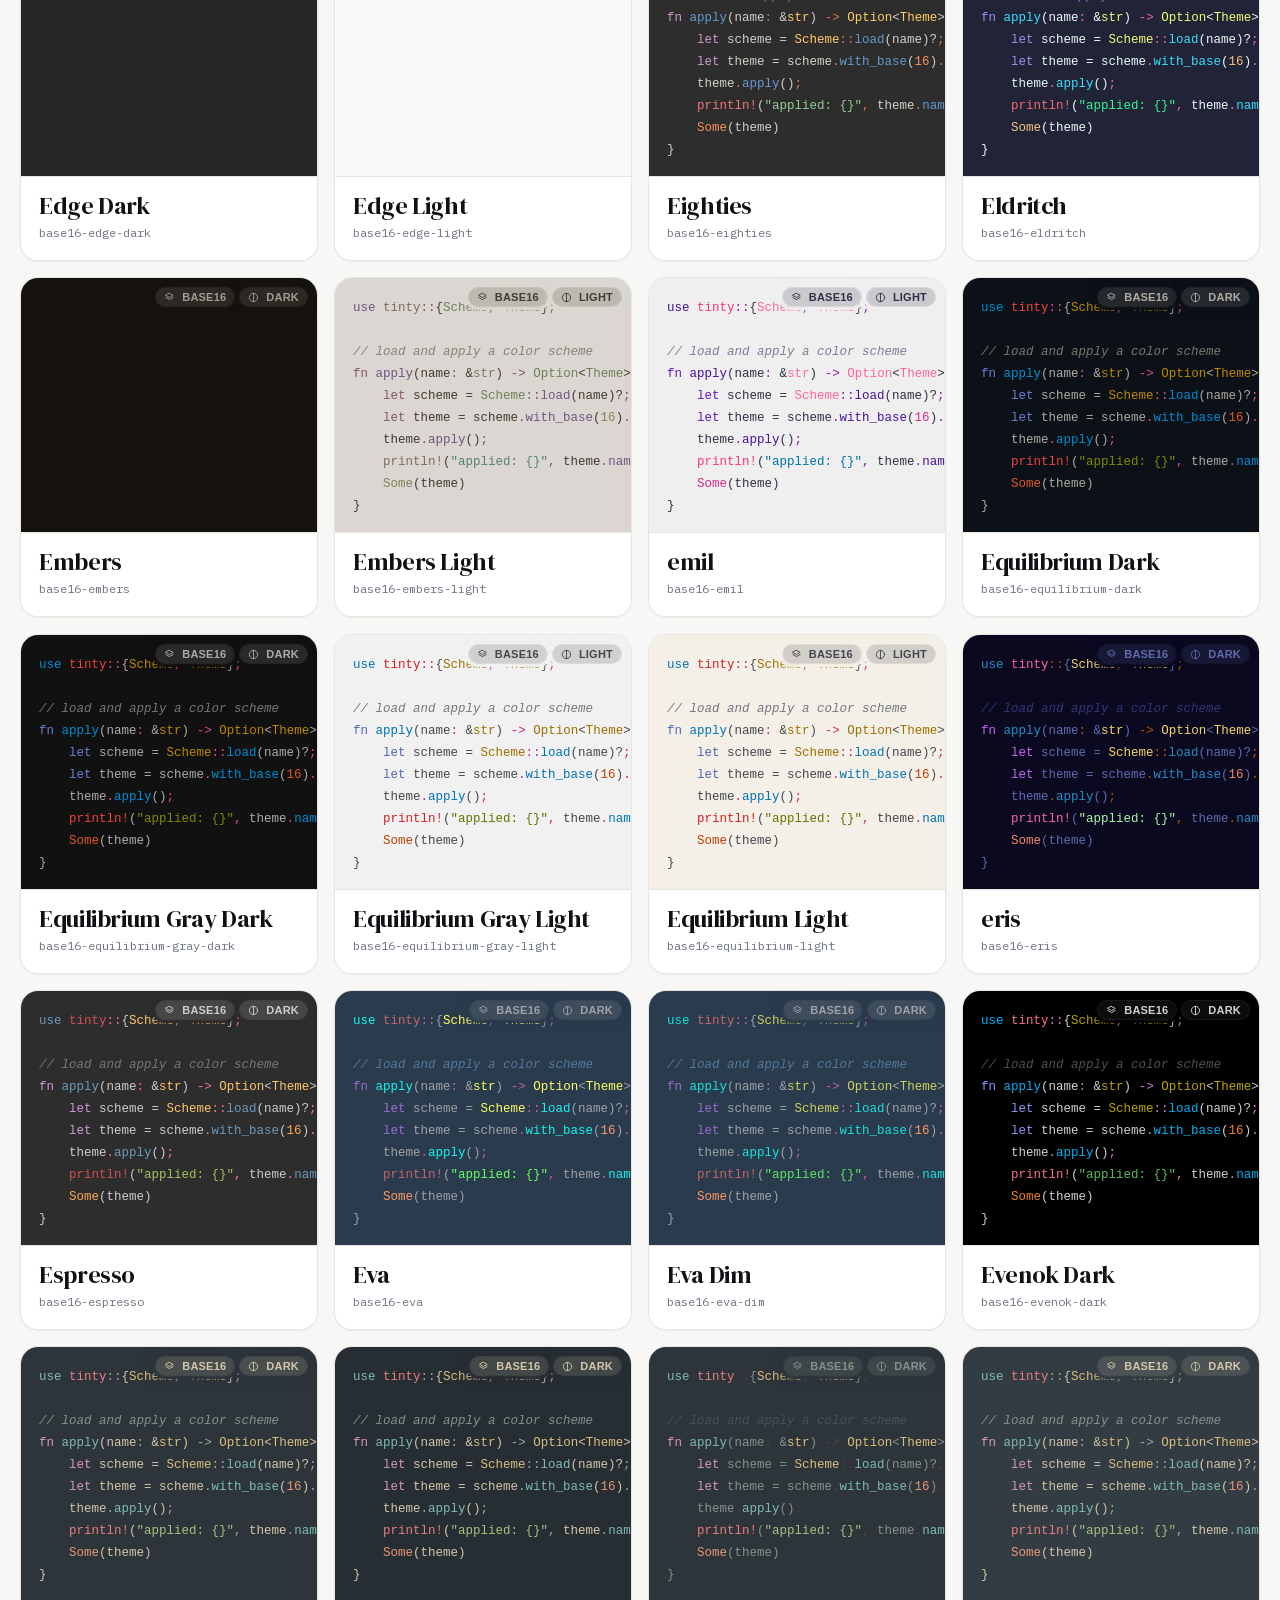
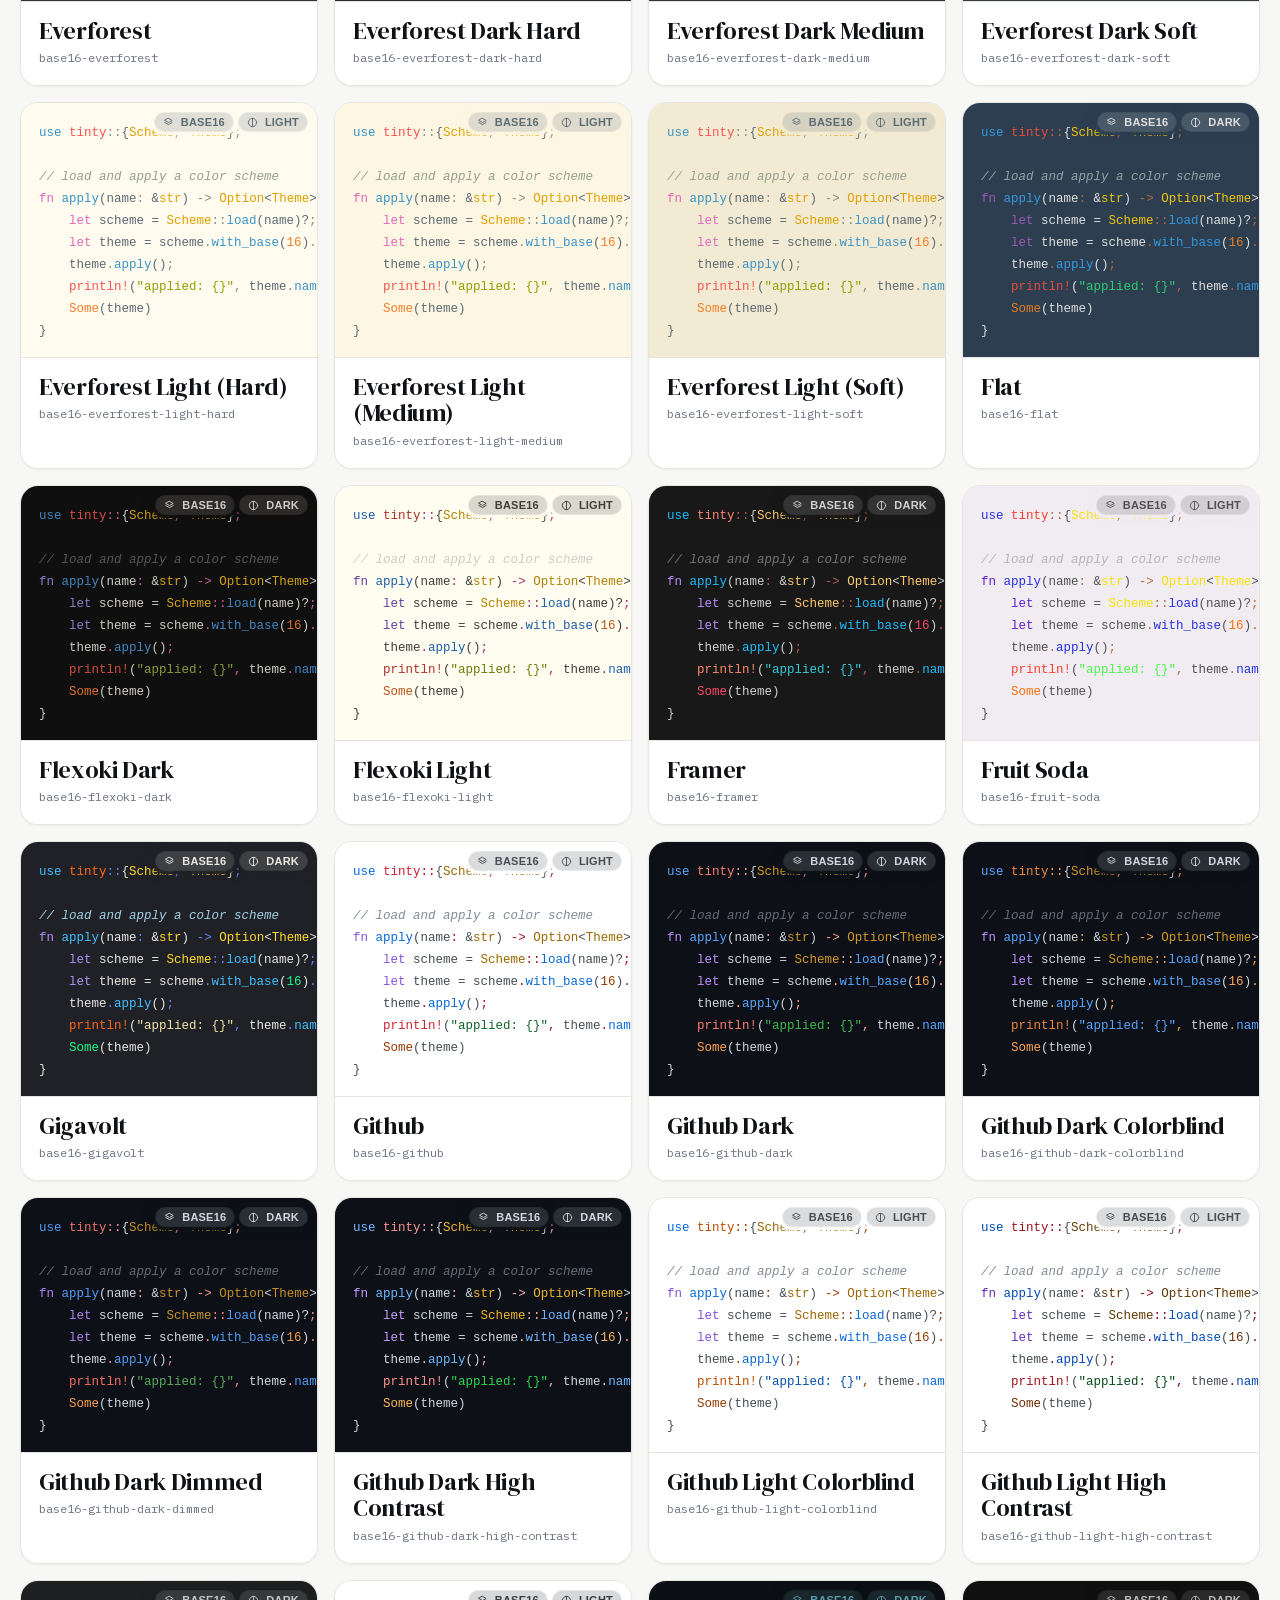
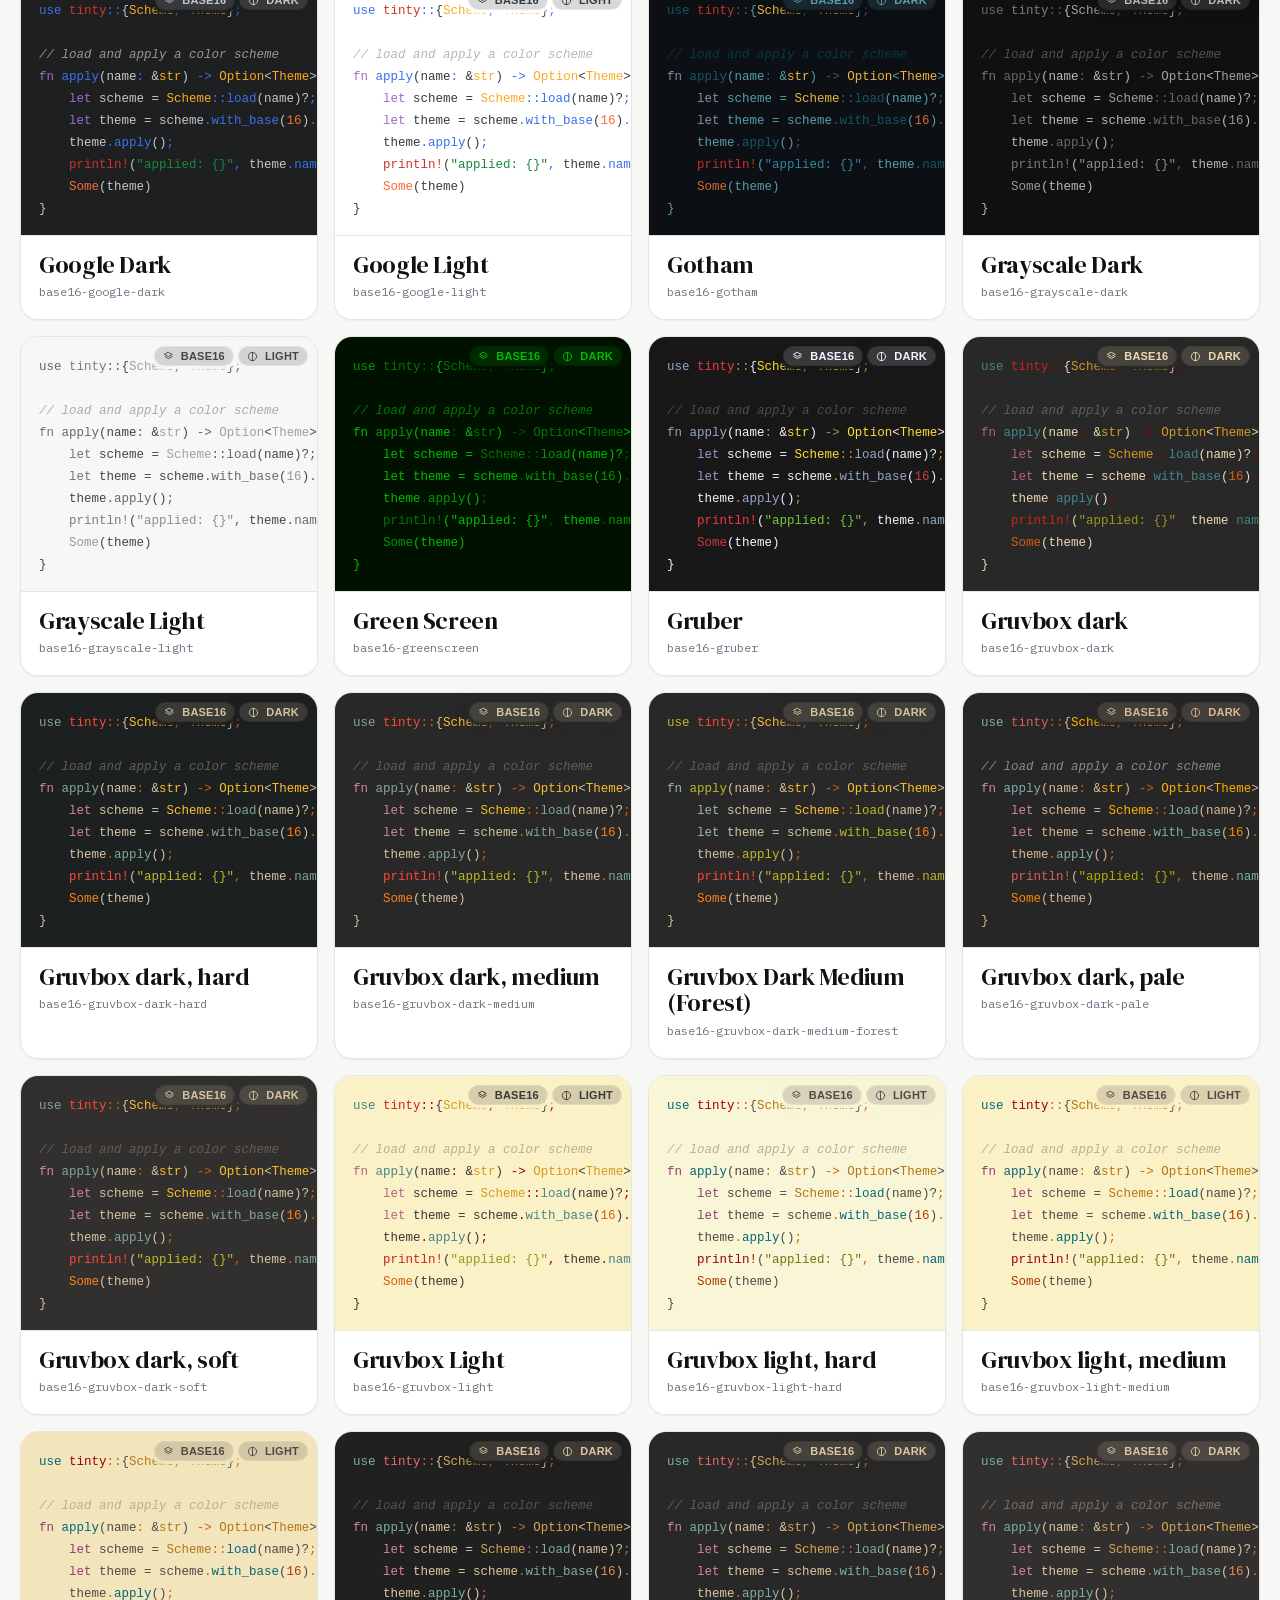
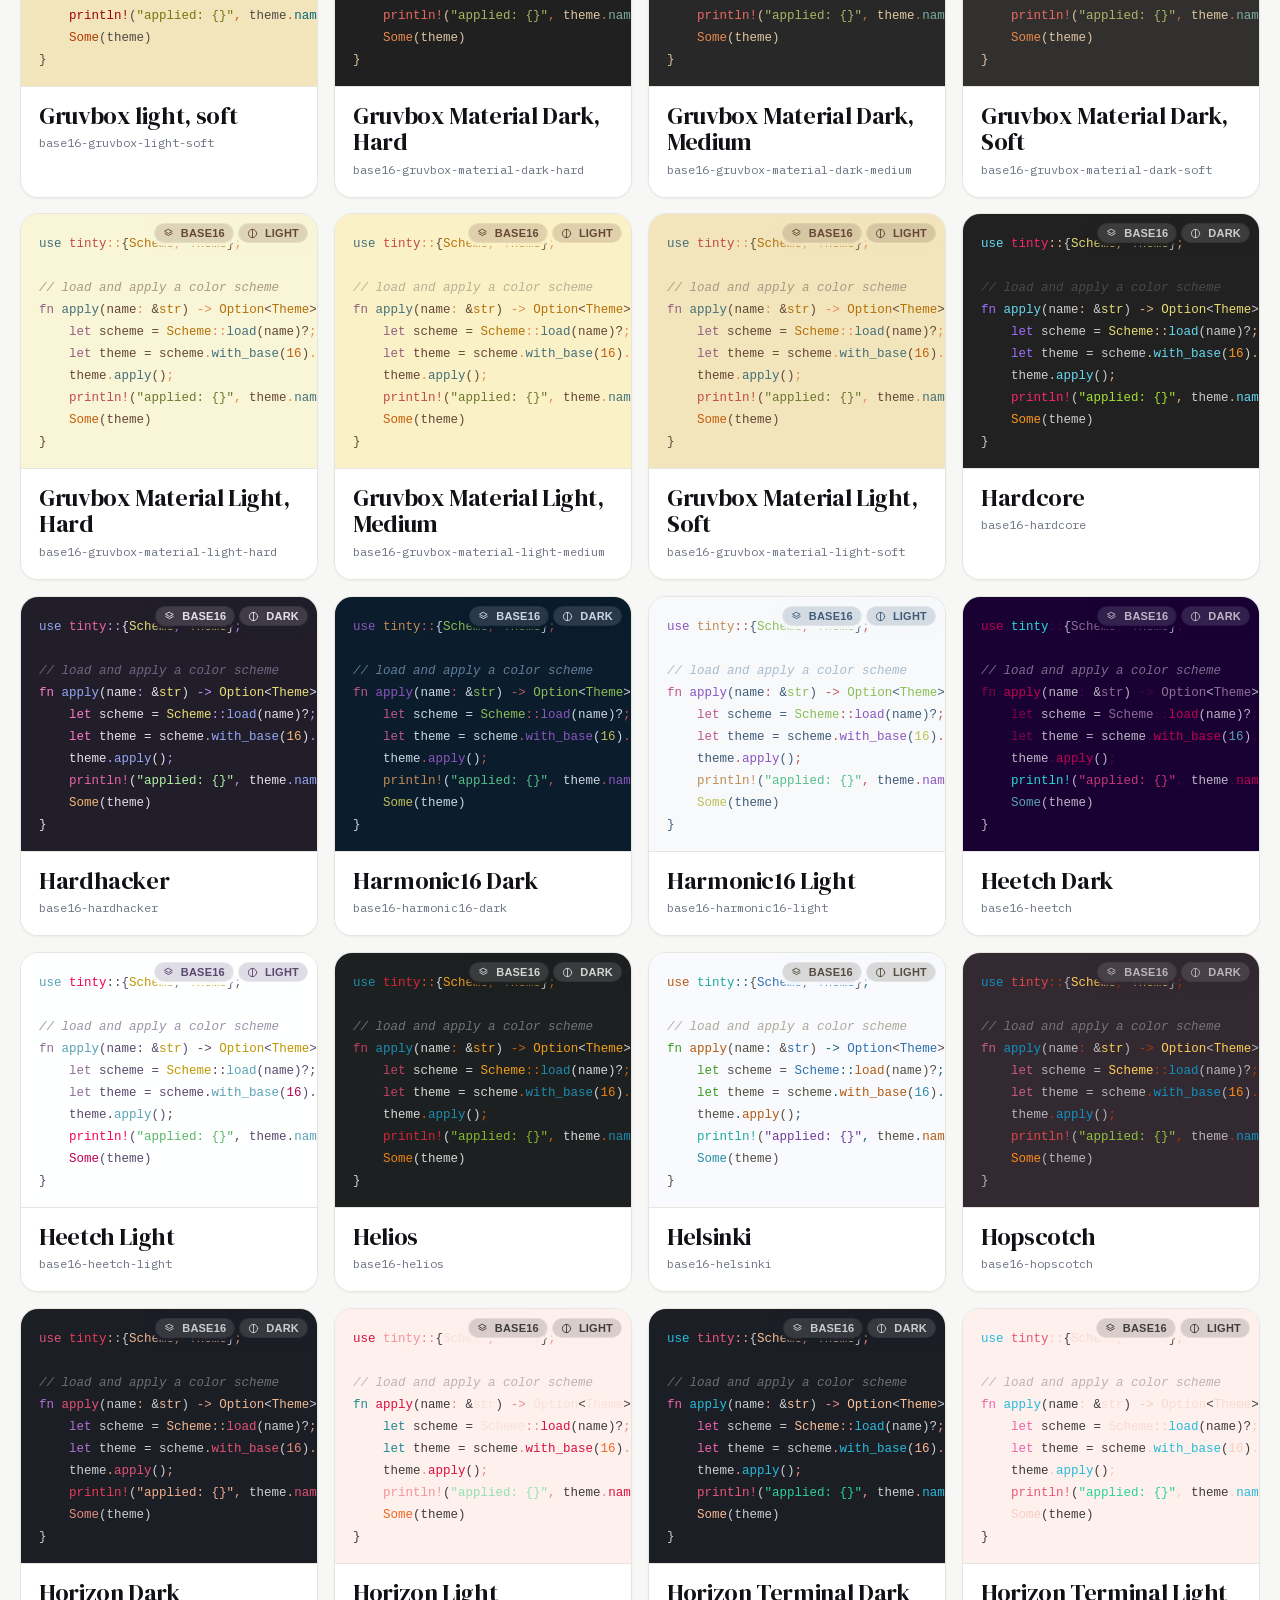
==== commit a86be702: "deploy: b791a8ac08793afdd0c95b6888fb35c294e235c3" ====
--- a/index.html
+++ b/index.html
@@ -8,6 +8,19 @@
   <link rel="stylesheet" href="assets/gallery.css">
 </head>
 <body>
+  <div id="offline-banner" class="offline-banner" role="alert" hidden>
+    <svg class="icon" viewBox="0 0 24 24" aria-hidden="true"><path d="M10.29 3.86 1.82 18a2 2 0 0 0 1.71 3h16.94a2 2 0 0 0 1.71-3L13.71 3.86a2 2 0 0 0-3.42 0Z"></path><path d="M12 9v4"></path><path d="M12 17h.01"></path></svg>
+    <div class="offline-text">
+      <strong>Gallery server stopped</strong>
+      <span>The live gallery server isn’t responding. Re-run it in your terminal to keep applying schemes.</span>
+    </div>
+    <code class="offline-cmd">tinty gallery</code>
+    <button type="button" id="offline-retry" class="offline-retry">
+      <span class="offline-spinner" aria-hidden="true"></span>
+      <span class="offline-retry-label">Retry</span>
+    </button>
+  </div>
+
   <div class="page-scene">
     <header class="topbar">
       <div class="brand">
@@ -18,6 +31,11 @@
         </div>
       </div>
       <div class="topbar-actions">
+        <div id="live-indicator" class="live-indicator" hidden>
+          <span class="live-dot" aria-hidden="true"></span>
+          <span class="live-label">Live</span>
+          <span class="live-host"></span>
+        </div>
         <output id="result-count" aria-live="polite"></output>
         <div class="language-select-wrapper">
           <select id="language-select" class="language-select" aria-label="Preview language">
@@ -83,6 +101,17 @@
             <svg class="icon" viewBox="0 0 24 24" aria-hidden="true"><circle cx="12" cy="12" r="9"></circle><path d="M12 3v18"></path></svg>
             Both
           </button>
+        </div>
+        <div class="sort-select-wrapper">
+          <svg class="icon sort-icon" viewBox="0 0 24 24" aria-hidden="true"><path d="m3 16 4 4 4-4"></path><path d="M7 20V4"></path><path d="M11 4h10"></path><path d="M11 8h7"></path><path d="M11 12h4"></path></svg>
+          <select id="sort-select" class="sort-select" aria-label="Sort order">
+            <option value="id">ID A–Z</option>
+            <option value="darkest">Darkest first</option>
+            <option value="lightest">Lightest first</option>
+            <option value="most-contrast">Most contrast (code)</option>
+            <option value="least-contrast">Least contrast (code)</option>
+          </select>
+          <svg class="icon sort-chevron" viewBox="0 0 24 24" aria-hidden="true"><path d="m6 9 6 6 6-6"/></svg>
         </div>
       </section>
 
@@ -152,12 +181,18 @@
         </section>
       </div>
       <div class="sheet-main-footer">
-        <div class="command-row">
-          <svg class="icon" viewBox="0 0 24 24" aria-hidden="true"><rect x="3" y="4" width="18" height="16" rx="2"></rect><path d="m8 9 3 3-3 3"></path><path d="M13 15h3"></path></svg>
-          <code id="sheet-command"></code>
-          <button type="button" id="copy-command" class="icon-button" aria-label="Copy apply command">
-            <svg class="icon" viewBox="0 0 24 24" aria-hidden="true"><rect x="8" y="8" width="11" height="11" rx="2"></rect><path d="M5 15H4a2 2 0 0 1-2-2V5a2 2 0 0 1 2-2h8a2 2 0 0 1 2 2v1"></path></svg>
-          </button>
+        <div class="footer-actions">
+          <button type="button" id="apply-scheme" class="apply-button" hidden>
+            <svg class="icon" viewBox="0 0 24 24" aria-hidden="true"><path d="M20 6 9 17l-5-5"></path></svg>
+            <span class="apply-label">Apply</span>
+          </button>
+          <div class="command-row">
+            <svg class="icon" viewBox="0 0 24 24" aria-hidden="true"><rect x="3" y="4" width="18" height="16" rx="2"></rect><path d="m8 9 3 3-3 3"></path><path d="M13 15h3"></path></svg>
+            <code id="sheet-command"></code>
+            <button type="button" id="copy-command" class="icon-button" aria-label="Copy apply command">
+              <svg class="icon" viewBox="0 0 24 24" aria-hidden="true"><rect x="8" y="8" width="11" height="11" rx="2"></rect><path d="M5 15H4a2 2 0 0 1-2-2V5a2 2 0 0 1 2-2h8a2 2 0 0 1 2 2v1"></path></svg>
+            </button>
+          </div>
         </div>
       </div>
     </div>
--- a/assets/gallery.css
+++ b/assets/gallery.css
@@ -204,6 +204,189 @@
   font-variant-numeric: tabular-nums;
 }
 
+/* Live-server only: header badge announcing live mode + the target machine. */
+.live-indicator {
+  display: inline-flex;
+  align-items: center;
+  gap: 7px;
+  margin-right: auto;
+  padding: 4px 11px 4px 9px;
+  border-radius: var(--radius-full);
+  background: color-mix(in oklab, #3fb950 14%, transparent);
+  border: 1px solid color-mix(in oklab, #3fb950 34%, transparent);
+  color: var(--ink-1);
+}
+
+/* The `hidden` attribute must win over the display rules above. A bare class
+   selector setting `display` would otherwise override the attribute's
+   `display: none`, leaving these controls visible when they should be off
+   (the offline panel while connected, the live/apply controls in static). */
+.live-indicator[hidden],
+.apply-button[hidden],
+.offline-banner[hidden] {
+  display: none;
+}
+
+.live-dot {
+  width: 8px;
+  height: 8px;
+  border-radius: 50%;
+  background: #3fb950;
+  box-shadow: 0 0 0 0 color-mix(in oklab, #3fb950 60%, transparent);
+  animation: live-pulse 2.4s ease-out infinite;
+}
+
+@keyframes live-pulse {
+  0% {
+    box-shadow: 0 0 0 0 color-mix(in oklab, #3fb950 55%, transparent);
+  }
+  70% {
+    box-shadow: 0 0 0 6px color-mix(in oklab, #3fb950 0%, transparent);
+  }
+  100% {
+    box-shadow: 0 0 0 0 color-mix(in oklab, #3fb950 0%, transparent);
+  }
+}
+
+.live-label {
+  font-size: 11px;
+  font-weight: 700;
+  letter-spacing: .06em;
+  text-transform: uppercase;
+}
+
+.live-host {
+  color: var(--ink-3);
+  font-family: var(--font-mono);
+  font-size: 11px;
+}
+
+/* Header badge when the live server has stopped responding. */
+.live-indicator.is-offline {
+  background: color-mix(in oklab, #e5484d 12%, transparent);
+  border-color: color-mix(in oklab, #e5484d 34%, transparent);
+}
+
+.live-indicator.is-offline .live-dot {
+  background: #e5484d;
+  box-shadow: none;
+  animation: none;
+}
+
+/* Fallback panel shown when the live server is unreachable. */
+.offline-banner {
+  position: fixed;
+  left: 50%;
+  bottom: 24px;
+  z-index: 40;
+  transform: translateX(-50%);
+  display: flex;
+  align-items: center;
+  gap: 14px;
+  width: max-content;
+  max-width: min(680px, calc(100vw - 32px));
+  padding: 12px 14px 12px 16px;
+  border-radius: var(--radius-lg);
+  background: color-mix(in oklab, #e5484d 14%, var(--surface));
+  border: 1px solid color-mix(in oklab, #e5484d 42%, transparent);
+  box-shadow: var(--shadow-lg);
+  color: var(--ink-1);
+}
+
+.offline-banner .icon {
+  flex: 0 0 auto;
+  width: 18px;
+  height: 18px;
+  color: #e5484d;
+}
+
+.offline-text {
+  display: flex;
+  flex-direction: column;
+  gap: 2px;
+  min-width: 0;
+}
+
+.offline-text strong {
+  font-size: 13px;
+  font-weight: 700;
+}
+
+.offline-text span {
+  color: var(--ink-3);
+  font-size: 12px;
+}
+
+.offline-cmd {
+  flex: 0 0 auto;
+  padding: 5px 10px;
+  border: 1px solid var(--border);
+  border-radius: var(--radius-sm);
+  background: color-mix(in oklab, var(--ink-1) 6%, transparent);
+  color: var(--ink-1);
+  font: 12px/1 var(--font-mono);
+}
+
+.offline-retry {
+  display: inline-flex;
+  align-items: center;
+  gap: 7px;
+  flex: 0 0 auto;
+  padding: 7px 14px;
+  border: 0;
+  border-radius: var(--radius-md);
+  background: var(--accent);
+  color: #fff;
+  font: 600 12px/1 var(--font-sans);
+  cursor: pointer;
+  transition: background 160ms ease;
+}
+
+.offline-retry:hover {
+  background: color-mix(in oklab, var(--accent) 88%, #000);
+}
+
+.offline-retry.is-waiting {
+  cursor: progress;
+  opacity: .9;
+}
+
+.offline-spinner {
+  display: none;
+  width: 12px;
+  height: 12px;
+  border-radius: 50%;
+  border: 2px solid color-mix(in oklab, #fff 45%, transparent);
+  border-top-color: #fff;
+  animation: offline-spin .7s linear infinite;
+}
+
+.offline-retry.is-waiting .offline-spinner {
+  display: inline-block;
+}
+
+@keyframes offline-spin {
+  to {
+    transform: rotate(360deg);
+  }
+}
+
+.offline-retry:focus-visible {
+  outline: none;
+  box-shadow: 0 0 0 3px var(--accent-ring);
+}
+
+@media (max-width: 560px) {
+  .offline-banner {
+    flex-wrap: wrap;
+    width: calc(100vw - 24px);
+  }
+
+  .offline-cmd {
+    order: 1;
+  }
+}
+
 .icon {
   width: 15px;
   height: 15px;
@@ -243,7 +426,7 @@
 
 .controls {
   display: grid;
-  grid-template-columns: minmax(260px, 1fr) auto auto;
+  grid-template-columns: minmax(260px, 1fr) auto auto auto;
   gap: 10px;
   align-items: center;
   margin: 20px 0 4px;
@@ -256,6 +439,21 @@
   box-shadow: var(--shadow-sm);
 }
 
+/* Search gets its own row; the filters stay left and sort stays right. */
+@media (max-width: 1160px) {
+  .controls {
+    grid-template-columns: auto auto 1fr;
+  }
+
+  .controls .search {
+    grid-column: 1 / -1;
+  }
+
+  .sort-select-wrapper {
+    justify-self: end;
+  }
+}
+
 .search {
   position: relative;
   display: block;
@@ -304,6 +502,7 @@
 }
 
 .filter-group,
+.sort-select-wrapper,
 .theme-switcher,
 .preview-toolbar,
 .variables-toggle {
@@ -364,6 +563,50 @@
   box-shadow: var(--shadow-sm), var(--ring);
 }
 
+/* Sort select drawn as an active chip in a filter-group pill. */
+.sort-select-wrapper {
+  position: relative;
+  align-items: center;
+}
+
+.sort-select-wrapper .icon {
+  position: absolute;
+  width: 14px;
+  height: 14px;
+  flex-basis: 14px;
+  color: var(--ink-3);
+  pointer-events: none;
+}
+
+.sort-icon {
+  left: 15px;
+}
+
+.sort-chevron {
+  right: 13px;
+}
+
+.sort-select {
+  min-height: 32px;
+  padding: 4px 32px 4px 34px;
+  appearance: none;
+  -webkit-appearance: none;
+  background: var(--surface);
+  border: 0;
+  border-radius: var(--radius-full);
+  box-shadow: var(--shadow-sm), var(--ring);
+  color: var(--ink-1);
+  font: inherit;
+  font-size: 13px;
+  font-weight: 500;
+  cursor: pointer;
+}
+
+.sort-select:focus-visible {
+  outline: none;
+  box-shadow: 0 0 0 3px var(--accent-ring);
+}
+
 .chip:focus-visible,
 .icon-button:focus-visible,
 .preview-button:focus-visible {
@@ -390,6 +633,30 @@
 
 .card.is-sheet-source {
   visibility: hidden;
+}
+
+/* Live-server only: the scheme currently applied on this machine. */
+.card.is-applied {
+  border-color: color-mix(in oklab, var(--accent) 60%, var(--border));
+  box-shadow: 0 0 0 1px var(--accent), var(--shadow-md);
+}
+
+.card.is-applied::after {
+  content: "Applied";
+  position: absolute;
+  top: 10px;
+  left: 10px;
+  z-index: 2;
+  padding: 3px 9px;
+  border-radius: var(--radius-full);
+  background: var(--accent);
+  color: #fff;
+  font-size: 10px;
+  font-weight: 700;
+  letter-spacing: .05em;
+  text-transform: uppercase;
+  box-shadow: 0 1px 4px rgb(0 0 0 / 25%);
+  pointer-events: none;
 }
 
 .card:hover,
@@ -1122,6 +1389,73 @@
   opacity: 1;
 }
 
+/* Live-server only: Apply button in the modal footer. Hidden in static builds. */
+.apply-button {
+  display: inline-flex;
+  align-items: center;
+  gap: 8px;
+  padding: 9px 18px;
+  border: 0;
+  border-radius: var(--radius-md);
+  background: var(--accent);
+  color: #fff;
+  font: 600 13px/1 var(--font-sans);
+  letter-spacing: .01em;
+  cursor: pointer;
+  box-shadow: var(--shadow-sm);
+  transition: background 160ms ease, transform 120ms ease, box-shadow 160ms ease;
+}
+
+/* Lay the Apply button and the command row side-by-side, vertically aligned.
+   In the static build the Apply button is hidden, leaving just the command
+   row — identical to the original single-control footer. */
+.footer-actions {
+  display: flex;
+  align-items: stretch;
+  flex-wrap: wrap;
+  gap: 12px;
+}
+
+.footer-actions .apply-button {
+  flex: 0 0 auto;
+}
+
+.footer-actions .command-row {
+  flex: 1 1 auto;
+  width: auto;
+  margin: 0;
+}
+
+.apply-button .icon {
+  width: 15px;
+  height: 15px;
+}
+
+.apply-button:hover {
+  background: color-mix(in oklab, var(--accent) 88%, #000);
+  box-shadow: var(--shadow-md);
+}
+
+.apply-button:active {
+  transform: scale(.98);
+}
+
+.apply-button:focus-visible {
+  outline: none;
+  box-shadow: 0 0 0 3px var(--accent-ring);
+}
+
+.apply-button[disabled] {
+  opacity: .65;
+  cursor: progress;
+}
+
+.apply-button.is-applied {
+  background: color-mix(in oklab, var(--accent) 16%, var(--surface));
+  color: var(--accent);
+  box-shadow: inset 0 0 0 1px color-mix(in oklab, var(--accent) 45%, transparent);
+}
+
 @media (max-width: 960px) {
   .detail-sheet {
     overflow: auto;
@@ -1174,7 +1508,7 @@
   }
 }
 
-@media (max-width: 860px) {
+@media (max-width: 880px) {
   .topbar,
   main {
     width: min(100% - 20px, 720px);
@@ -1194,7 +1528,16 @@
     grid-template-columns: 1fr;
   }
 
+  .sort-select-wrapper {
+    justify-self: stretch;
+  }
+
+  .sort-select {
+    width: 100%;
+  }
+
   .filter-group,
+  .sort-select-wrapper,
   .theme-switcher,
   .preview-toolbar {
     width: 100%;
